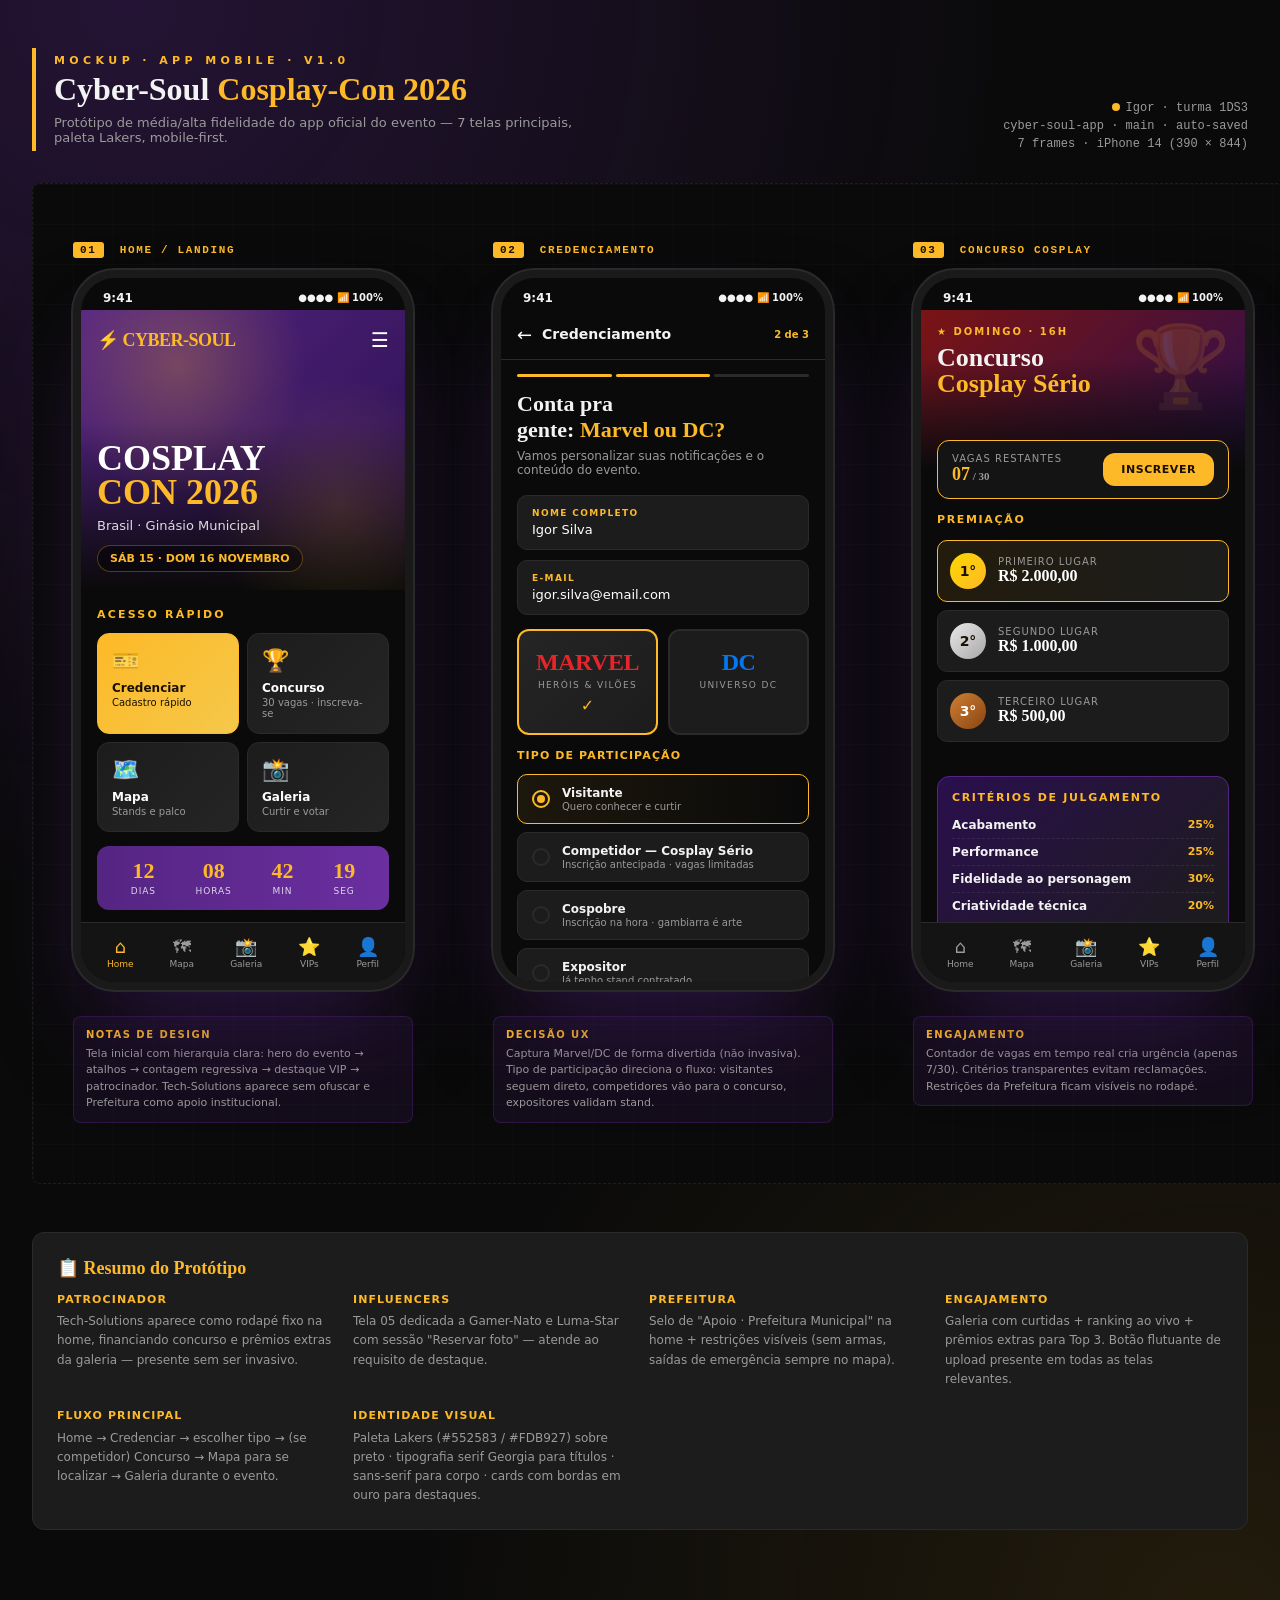
==== index.html @ 15d7e430 "Add files via upload" ====
<!DOCTYPE html>
<html lang="pt-BR">
<head>
<meta charset="UTF-8">
<title>Mockup — App Cyber-Soul · Cosplay-Con Brasil 2026</title>
<style>
  :root{
    --roxo:#552583;
    --roxo-2:#6b2fa0;
    --roxo-d:#2a0f4d;
    --ouro:#FDB927;
    --ouro-2:#f5c84a;
    --preto:#0a0a0a;
    --preto-2:#141414;
    --cinza:#1c1c1c;
    --cinza-2:#252525;
    --linha:#2a2a2a;
    --texto:#f3f3f3;
    --suave:#9a9a9a;
    --suave-2:#666;
  }
  *{box-sizing:border-box;margin:0;padding:0}
  html,body{
    background:
      radial-gradient(circle at 10% 0%, rgba(85,37,131,.35), transparent 45%),
      radial-gradient(circle at 95% 100%, rgba(253,185,39,.10), transparent 40%),
      var(--preto);
    color:var(--texto);
    font-family: "Helvetica Neue", "Segoe UI", system-ui, sans-serif;
    min-height:100vh;
  }

  /* ============ FIGMA WORKSPACE ============ */
  .workspace{
    padding:48px 32px 96px;
    overflow-x:auto;
  }

  .top-bar{
    max-width:1400px;
    margin:0 auto 32px;
    display:flex;
    align-items:flex-end;
    justify-content:space-between;
    gap:24px;
    flex-wrap:wrap;
  }
  .brand{
    border-left:4px solid var(--ouro);
    padding:6px 0 6px 18px;
  }
  .brand .tag{
    color:var(--ouro);
    font-size:11px;
    letter-spacing:.4em;
    text-transform:uppercase;
    font-weight:800;
  }
  .brand h1{
    font-family: Georgia, "Times New Roman", serif;
    font-size: 32px;
    line-height:1.05;
    margin-top:6px;
  }
  .brand h1 span{color:var(--ouro)}
  .brand p{color:var(--suave);font-size:13px;margin-top:8px;max-width:520px}

  .file-info{
    color:var(--suave);
    font-size:12px;
    text-align:right;
    font-family: "SF Mono", "Consolas", monospace;
  }
  .file-info .dot{display:inline-block;width:8px;height:8px;border-radius:50%;background:var(--ouro);margin-right:6px;animation:pulse 2s infinite}
  @keyframes pulse{50%{opacity:.4}}

  /* canvas estilo Figma */
  .canvas{
    display:flex;
    gap:80px;
    padding:60px 40px;
    width:max-content;
    margin:0 auto;
    background:
      linear-gradient(rgba(255,255,255,.015) 1px, transparent 1px) 0 0/40px 40px,
      linear-gradient(90deg, rgba(255,255,255,.015) 1px, transparent 1px) 0 0/40px 40px,
      var(--preto);
    border:1px dashed #1f1f1f;
    border-radius:8px;
  }

  .frame{
    display:flex;
    flex-direction:column;
    align-items:center;
    gap:14px;
  }
  .frame-label{
    color:var(--ouro);
    font-size:11px;
    font-family: "SF Mono", monospace;
    letter-spacing:.15em;
    text-transform:uppercase;
    font-weight:700;
    align-self:flex-start;
  }
  .frame-label .num{
    background:var(--ouro);
    color:#1a1000;
    padding:2px 7px;
    border-radius:3px;
    margin-right:8px;
    font-weight:900;
  }

  /* ============ MOBILE PHONE ============ */
  .phone{
    width:340px;
    height:720px;
    background:var(--preto);
    border:8px solid #1a1a1a;
    border-radius:42px;
    box-shadow:
      0 0 0 2px #2a2a2a,
      0 50px 100px -30px rgba(85,37,131,.55),
      0 30px 60px -30px rgba(0,0,0,.8);
    overflow:hidden;
    position:relative;
    display:flex;
    flex-direction:column;
  }
  .notch{
    position:absolute;
    top:0;left:50%;
    transform:translateX(-50%);
    width:120px;height:24px;
    background:#0a0a0a;
    border-radius:0 0 16px 16px;
    z-index:10;
  }
  .status{
    height:32px;
    padding:8px 22px 0;
    display:flex;
    justify-content:space-between;
    align-items:center;
    font-size:12px;
    font-weight:700;
    color:var(--texto);
    flex-shrink:0;
  }
  .status .icons{display:flex;gap:4px;font-size:10px}

  .scrn{
    flex:1;
    overflow-y:auto;
    overflow-x:hidden;
    padding-bottom:8px;
  }
  .scrn::-webkit-scrollbar{display:none}

  /* ============ TELA 01 — HOME ============ */
  .hero{
    height:280px;
    background:
      linear-gradient(180deg, transparent 40%, var(--preto) 100%),
      linear-gradient(135deg, var(--roxo) 0%, var(--roxo-d) 100%);
    position:relative;
    padding:18px 16px;
    overflow:hidden;
  }
  .hero::before{
    content:"";
    position:absolute;
    inset:0;
    background:
      radial-gradient(circle at 30% 20%, rgba(253,185,39,.25), transparent 40%),
      radial-gradient(circle at 80% 70%, rgba(253,185,39,.15), transparent 40%);
  }
  .hero-content{position:relative;z-index:2;height:100%;display:flex;flex-direction:column;justify-content:space-between}
  .hero .top{display:flex;justify-content:space-between;align-items:center}
  .logo-mini{
    font-family:Georgia,serif;
    font-weight:900;
    font-size:18px;
    color:var(--ouro);
    letter-spacing:-.5px;
  }
  .logo-mini::before{content:"⚡";margin-right:4px}
  .menu-ic{color:#fff;font-size:20px;cursor:pointer}
  .hero-title{
    font-family:Georgia,serif;
    font-size:36px;
    line-height:.95;
    font-weight:900;
    color:#fff;
    margin-top:24px;
  }
  .hero-title span{color:var(--ouro);display:block}
  .hero-sub{color:rgba(255,255,255,.85);font-size:13px;margin-top:8px}
  .hero-date{
    display:inline-flex;
    background:rgba(0,0,0,.4);
    backdrop-filter:blur(10px);
    padding:6px 12px;
    border-radius:20px;
    font-size:11px;
    color:var(--ouro);
    border:1px solid rgba(253,185,39,.3);
    margin-top:12px;
    width:fit-content;
    font-weight:700;
  }

  .section{padding:18px 16px}
  .sec-title{
    font-size:11px;
    letter-spacing:.2em;
    text-transform:uppercase;
    color:var(--ouro);
    font-weight:800;
    margin-bottom:12px;
    display:flex;
    justify-content:space-between;
    align-items:center;
  }
  .sec-title .ver{color:var(--suave);font-size:10px;letter-spacing:.05em;text-transform:none;font-weight:600}

  .quick-grid{
    display:grid;
    grid-template-columns:1fr 1fr;
    gap:8px;
  }
  .quick-card{
    background:linear-gradient(135deg, var(--cinza) 0%, var(--cinza-2) 100%);
    border:1px solid var(--linha);
    border-radius:12px;
    padding:14px;
    cursor:pointer;
    transition:.2s;
  }
  .quick-card:hover{border-color:var(--ouro)}
  .quick-card .ic{font-size:22px;margin-bottom:8px}
  .quick-card .ttl{font-size:12px;font-weight:700;color:#fff}
  .quick-card .des{font-size:10px;color:var(--suave);margin-top:2px}
  .quick-card.gold{background:linear-gradient(135deg, var(--ouro) 0%, var(--ouro-2) 100%);border-color:var(--ouro)}
  .quick-card.gold .ttl,.quick-card.gold .des{color:#1a1000}

  .countdown{
    background:linear-gradient(90deg, var(--roxo) 0%, var(--roxo-2) 100%);
    border-radius:12px;
    padding:14px;
    display:flex;
    justify-content:space-around;
    margin-top:14px;
  }
  .cd-item{text-align:center}
  .cd-num{font-size:22px;font-weight:900;color:var(--ouro);font-family:Georgia,serif;line-height:1}
  .cd-lbl{font-size:9px;color:#fff;letter-spacing:.1em;text-transform:uppercase;margin-top:4px;opacity:.8}

  .vip-banner{
    background:linear-gradient(135deg, var(--preto-2) 0%, var(--cinza) 100%);
    border:1px solid var(--ouro);
    border-radius:12px;
    padding:14px;
    margin-top:14px;
    display:flex;
    align-items:center;
    gap:12px;
    position:relative;
    overflow:hidden;
  }
  .vip-banner::before{
    content:"VIP";
    position:absolute;
    top:6px;right:8px;
    font-size:9px;
    font-weight:900;
    color:var(--ouro);
    letter-spacing:.2em;
  }
  .vip-avs{display:flex}
  .vip-av{
    width:42px;height:42px;
    border-radius:50%;
    border:2px solid var(--ouro);
    background:linear-gradient(135deg, var(--roxo), var(--roxo-d));
    display:flex;align-items:center;justify-content:center;
    font-weight:900;font-size:14px;color:#fff;
  }
  .vip-av:nth-child(2){margin-left:-14px;background:linear-gradient(135deg, #c43a3a, #7a1414)}
  .vip-info .nm{font-size:12px;font-weight:700}
  .vip-info .lb{font-size:10px;color:var(--suave);margin-top:2px}

  .sponsor-bar{
    margin:18px 16px 8px;
    padding:14px;
    background:var(--cinza);
    border:1px solid var(--linha);
    border-radius:10px;
    text-align:center;
  }
  .sponsor-bar .lb{font-size:9px;color:var(--suave);letter-spacing:.2em;text-transform:uppercase}
  .sponsor-bar .nm{font-size:14px;font-weight:900;color:var(--ouro);margin-top:4px;letter-spacing:.05em}
  .sponsor-bar .nm::after{content:" ⚡";color:#fff}
  .gov-bar{
    margin:8px 16px 16px;
    padding:8px;
    text-align:center;
    border-top:1px dashed var(--linha);
    color:var(--suave-2);
    font-size:9px;
    letter-spacing:.15em;
    text-transform:uppercase;
  }

  .tab-bar{
    height:60px;
    background:var(--preto-2);
    border-top:1px solid var(--linha);
    display:flex;
    justify-content:space-around;
    align-items:center;
    padding:0 8px;
    flex-shrink:0;
  }
  .tb{display:flex;flex-direction:column;align-items:center;gap:2px;color:var(--suave);font-size:9px;cursor:pointer}
  .tb .i{font-size:18px}
  .tb.active{color:var(--ouro)}

  /* ============ TELA 02 — CREDENCIAMENTO ============ */
  .header-back{
    padding:14px 16px;
    display:flex;
    align-items:center;
    gap:10px;
    border-bottom:1px solid var(--linha);
  }
  .back-ic{font-size:18px;color:#fff;cursor:pointer}
  .header-back .ttl{font-size:14px;font-weight:700}
  .header-back .step{margin-left:auto;font-size:10px;color:var(--ouro);font-weight:700}

  .progress{
    display:flex;
    gap:4px;
    padding:0 16px;
    margin:14px 0;
  }
  .pg{height:3px;flex:1;background:var(--linha);border-radius:2px}
  .pg.active{background:var(--ouro)}

  .form-area{padding:0 16px}
  .form-h{font-family:Georgia,serif;font-size:22px;font-weight:900;line-height:1.2;margin-bottom:6px}
  .form-h span{color:var(--ouro)}
  .form-sub{font-size:12px;color:var(--suave);margin-bottom:18px}

  .input{
    background:var(--cinza);
    border:1px solid var(--linha);
    border-radius:10px;
    padding:12px 14px;
    margin-bottom:10px;
  }
  .input .lb{font-size:9px;color:var(--ouro);letter-spacing:.15em;text-transform:uppercase;font-weight:700}
  .input .vl{font-size:13px;color:#fff;margin-top:4px}
  .input .vl.placeholder{color:var(--suave-2)}

  .marvel-dc{
    display:grid;
    grid-template-columns:1fr 1fr;
    gap:10px;
    margin:14px 0;
  }
  .pick{
    border:2px solid var(--linha);
    border-radius:12px;
    padding:18px 12px;
    text-align:center;
    cursor:pointer;
    background:var(--cinza);
    transition:.2s;
  }
  .pick.selected{border-color:var(--ouro);background:linear-gradient(135deg, var(--cinza-2), var(--cinza))}
  .pick.selected::after{content:"✓";color:var(--ouro);font-weight:900;display:block;margin-top:6px}
  .pick .lg{font-family:Georgia,serif;font-size:24px;font-weight:900;letter-spacing:-.02em}
  .pick.marvel .lg{color:#e62429}
  .pick.dc .lg{color:#0476f2}
  .pick .ds{font-size:9px;color:var(--suave);letter-spacing:.15em;text-transform:uppercase;margin-top:4px}

  .type-list{margin-top:12px}
  .type-row{
    background:var(--cinza);
    border:1px solid var(--linha);
    border-radius:10px;
    padding:11px 14px;
    margin-bottom:8px;
    display:flex;align-items:center;gap:12px;
    cursor:pointer;
  }
  .type-row.active{border-color:var(--ouro);background:linear-gradient(90deg, rgba(253,185,39,.08), transparent)}
  .type-row .rd{
    width:18px;height:18px;border-radius:50%;
    border:2px solid var(--linha);
    flex-shrink:0;
    position:relative;
  }
  .type-row.active .rd{border-color:var(--ouro)}
  .type-row.active .rd::after{
    content:"";position:absolute;inset:3px;
    background:var(--ouro);border-radius:50%;
  }
  .type-row .nm{font-size:12px;font-weight:700}
  .type-row .ds{font-size:10px;color:var(--suave);margin-top:1px}

  .cta{
    background:var(--ouro);
    color:#1a1000;
    padding:14px;
    border-radius:12px;
    text-align:center;
    font-weight:900;
    font-size:13px;
    letter-spacing:.05em;
    margin:18px 16px 12px;
    cursor:pointer;
  }
  .cta-hint{font-size:10px;color:var(--suave);text-align:center;padding:0 16px}

  /* ============ TELA 03 — CONCURSO ============ */
  .banner-concurso{
    height:160px;
    background:
      linear-gradient(180deg, transparent 30%, var(--preto) 100%),
      linear-gradient(135deg, #7a1414, var(--roxo-d));
    position:relative;
    padding:16px;
    overflow:hidden;
  }
  .banner-concurso::after{
    content:"🏆";
    position:absolute;
    top:10px;right:14px;
    font-size:80px;
    opacity:.15;
  }
  .banner-concurso .lb{font-size:10px;color:var(--ouro);letter-spacing:.2em;font-weight:800;text-transform:uppercase}
  .banner-concurso .h{font-family:Georgia,serif;font-size:26px;font-weight:900;line-height:1;margin-top:8px}
  .banner-concurso .h span{color:var(--ouro)}

  .vagas-bar{
    margin:-30px 16px 0;
    background:var(--preto-2);
    border:1px solid var(--ouro);
    border-radius:12px;
    padding:12px 14px;
    display:flex;
    justify-content:space-between;
    align-items:center;
    position:relative;
    z-index:2;
  }
  .vagas-bar .l{font-size:10px;color:var(--suave);letter-spacing:.1em;text-transform:uppercase}
  .vagas-bar .v{font-size:18px;font-weight:900;color:var(--ouro);font-family:Georgia,serif}
  .vagas-bar .v small{font-size:11px;color:var(--suave);font-weight:600}

  .premio-list{padding:14px 16px}
  .pr-row{
    display:flex;
    align-items:center;
    gap:12px;
    padding:12px;
    background:var(--cinza);
    border:1px solid var(--linha);
    border-radius:10px;
    margin-bottom:8px;
  }
  .pr-row.first{border-color:var(--ouro);background:linear-gradient(90deg, rgba(253,185,39,.1), var(--cinza))}
  .pr-medal{
    width:36px;height:36px;border-radius:50%;
    display:flex;align-items:center;justify-content:center;
    font-weight:900;font-size:14px;color:#1a1000;flex-shrink:0;
  }
  .pr-medal.g{background:linear-gradient(135deg,#FFD700,#FDB927)}
  .pr-medal.s{background:linear-gradient(135deg,#E8E8E8,#A8A8A8)}
  .pr-medal.b{background:linear-gradient(135deg,#CD7F32,#8B4513);color:#fff}
  .pr-info{flex:1}
  .pr-info .pos{font-size:10px;color:var(--suave);letter-spacing:.1em;text-transform:uppercase}
  .pr-info .vl{font-size:16px;font-weight:900;color:#fff;font-family:Georgia,serif}

  .crit-box{
    margin:12px 16px;
    padding:14px;
    background:linear-gradient(135deg, var(--roxo-d), var(--cinza));
    border:1px solid var(--roxo);
    border-radius:12px;
  }
  .crit-box .h{font-size:11px;color:var(--ouro);letter-spacing:.15em;text-transform:uppercase;font-weight:800;margin-bottom:8px}
  .crit-row{display:flex;justify-content:space-between;align-items:center;padding:6px 0;border-bottom:1px dashed rgba(255,255,255,.08)}
  .crit-row:last-child{border:0}
  .crit-row .n{font-size:12px;font-weight:600}
  .crit-row .p{font-size:11px;color:var(--ouro);font-weight:700}

  /* ============ TELA 04 — MAPA ============ */
  .map-head{padding:14px 16px;border-bottom:1px solid var(--linha)}
  .map-head .h{font-family:Georgia,serif;font-size:20px;font-weight:900}
  .map-head .h span{color:var(--ouro)}
  .map-head .s{font-size:11px;color:var(--suave);margin-top:2px}

  .map-canvas{
    margin:14px 16px;
    background:var(--cinza);
    border:1px solid var(--linha);
    border-radius:14px;
    padding:14px;
    position:relative;
  }
  .map-svg{width:100%;height:auto;display:block}

  .legend-mini{
    display:grid;
    grid-template-columns:1fr 1fr;
    gap:6px;
    padding:14px 16px 0;
  }
  .lg-it{
    display:flex;align-items:center;gap:6px;
    font-size:10px;color:var(--suave);
  }
  .lg-it .sw{width:10px;height:10px;border-radius:2px}

  .filter-pills{
    display:flex;gap:6px;
    overflow-x:auto;
    padding:14px 16px;
  }
  .pill{
    padding:6px 12px;
    border-radius:16px;
    background:var(--cinza);
    border:1px solid var(--linha);
    font-size:10px;
    font-weight:700;
    white-space:nowrap;
    cursor:pointer;
  }
  .pill.active{background:var(--ouro);color:#1a1000;border-color:var(--ouro)}

  /* ============ TELA 05 — VIPs ============ */
  .vip-card{
    margin:14px 16px;
    background:linear-gradient(135deg, var(--preto-2), var(--cinza));
    border-radius:14px;
    overflow:hidden;
    border:1px solid var(--linha);
  }
  .vip-cover{
    height:120px;
    position:relative;
    overflow:hidden;
  }
  .vip-cover.g1{background:linear-gradient(135deg, var(--roxo) 0%, #1a4d8c 100%)}
  .vip-cover.g2{background:linear-gradient(135deg, #c43a3a 0%, var(--roxo-d) 100%)}
  .vip-cover::after{
    content:"";position:absolute;inset:0;
    background:radial-gradient(circle at 30% 60%, rgba(253,185,39,.3), transparent 50%);
  }
  .vip-cover .badge{
    position:absolute;top:10px;right:10px;
    background:var(--ouro);color:#1a1000;
    padding:4px 8px;border-radius:4px;
    font-size:9px;font-weight:900;letter-spacing:.15em;
  }
  .vip-body{padding:14px;position:relative}
  .vip-avatar{
    width:64px;height:64px;
    border-radius:50%;
    border:3px solid var(--preto-2);
    background:linear-gradient(135deg, var(--roxo), var(--roxo-d));
    position:absolute;top:-32px;left:14px;
    display:flex;align-items:center;justify-content:center;
    font-weight:900;font-size:22px;color:#fff;
  }
  .vip-card.cosplayer .vip-avatar{background:linear-gradient(135deg,#c43a3a,#7a1414)}
  .vip-body .nm{font-family:Georgia,serif;font-size:18px;font-weight:900;margin-top:36px}
  .vip-body .role{font-size:10px;color:var(--ouro);letter-spacing:.15em;text-transform:uppercase;font-weight:800;margin-top:2px}
  .vip-body .bio{font-size:11px;color:var(--suave);line-height:1.4;margin-top:8px}
  .vip-stats{
    display:flex;gap:12px;
    margin-top:12px;
    padding-top:12px;
    border-top:1px dashed var(--linha);
  }
  .st{flex:1;text-align:center}
  .st .n{font-size:14px;font-weight:900;color:var(--ouro);font-family:Georgia,serif}
  .st .l{font-size:9px;color:var(--suave);letter-spacing:.1em;text-transform:uppercase;margin-top:2px}

  .vip-acts{display:flex;gap:8px;margin-top:12px}
  .va{flex:1;padding:8px;text-align:center;border-radius:8px;font-size:10px;font-weight:700;cursor:pointer}
  .va.p{background:var(--ouro);color:#1a1000}
  .va.s{background:transparent;border:1px solid var(--linha);color:#fff}

  /* ============ TELA 06 — STANDS ============ */
  .search-bar{
    margin:14px 16px;
    background:var(--cinza);
    border:1px solid var(--linha);
    border-radius:10px;
    padding:10px 12px;
    display:flex;
    align-items:center;
    gap:8px;
    color:var(--suave-2);
    font-size:12px;
  }
  .search-bar::before{content:"🔍";font-size:12px}

  .stand-row{
    margin:0 16px 8px;
    background:var(--cinza);
    border:1px solid var(--linha);
    border-radius:10px;
    padding:12px;
    display:flex;
    gap:12px;
    align-items:center;
  }
  .stand-row .ic{
    width:46px;height:46px;border-radius:8px;
    background:linear-gradient(135deg, var(--roxo), var(--roxo-d));
    display:flex;align-items:center;justify-content:center;
    font-size:20px;flex-shrink:0;
  }
  .stand-row .info{flex:1}
  .stand-row .nm{font-size:13px;font-weight:700}
  .stand-row .ct{font-size:10px;color:var(--ouro);letter-spacing:.1em;text-transform:uppercase;font-weight:700;margin-top:2px}
  .stand-row .sz{font-size:10px;color:var(--suave);margin-top:1px}
  .stand-row .ar{color:var(--suave);font-size:18px}

  .stand-row.featured{border-color:var(--ouro);background:linear-gradient(90deg, rgba(253,185,39,.06), var(--cinza))}
  .stand-row.featured .ic{background:linear-gradient(135deg, var(--ouro), var(--ouro-2))}

  .cat-tabs{
    display:flex;gap:6px;
    padding:0 16px 12px;
    overflow-x:auto;
  }

  /* ============ TELA 07 — GALERIA ============ */
  .top-rank{
    margin:14px 16px;
    background:linear-gradient(135deg, var(--roxo) 0%, var(--roxo-d) 100%);
    border-radius:14px;
    padding:16px;
    position:relative;
    overflow:hidden;
  }
  .top-rank::before{
    content:"👑";font-size:60px;
    position:absolute;top:-10px;right:-10px;
    opacity:.15;
  }
  .top-rank .lb{font-size:10px;color:var(--ouro);letter-spacing:.2em;text-transform:uppercase;font-weight:800}
  .top-rank .h{font-family:Georgia,serif;font-size:22px;font-weight:900;margin-top:4px;line-height:1}
  .top-rank .s{font-size:11px;color:rgba(255,255,255,.8);margin-top:6px}

  .photo-grid{
    display:grid;
    grid-template-columns:1fr 1fr;
    gap:8px;
    padding:14px 16px;
  }
  .ph{
    aspect-ratio:1;
    background:linear-gradient(135deg, var(--roxo-d), var(--cinza));
    border-radius:10px;
    position:relative;
    overflow:hidden;
    cursor:pointer;
  }
  .ph::after{
    content:"";position:absolute;inset:0;
    background:radial-gradient(circle at 30% 30%, rgba(253,185,39,.15), transparent 60%);
  }
  .ph .rk{
    position:absolute;top:6px;left:6px;
    background:var(--ouro);color:#1a1000;
    width:20px;height:20px;border-radius:50%;
    display:flex;align-items:center;justify-content:center;
    font-size:10px;font-weight:900;
    z-index:2;
  }
  .ph .ov{
    position:absolute;bottom:0;left:0;right:0;
    background:linear-gradient(transparent, rgba(0,0,0,.85));
    padding:24px 8px 6px;
    z-index:2;
  }
  .ph .nm{font-size:10px;font-weight:700;color:#fff}
  .ph .lk{font-size:9px;color:var(--ouro);margin-top:2px;font-weight:700}
  .ph .lk::before{content:"♥ ";color:#e62429}

  .ph.p1{background:linear-gradient(135deg,#7a1414,#c43a3a)}
  .ph.p2{background:linear-gradient(135deg,#1a4d8c,#0476f2)}
  .ph.p3{background:linear-gradient(135deg,#2d5016,#5a8c3a)}
  .ph.p4{background:linear-gradient(135deg,#4a1a5c,var(--roxo))}

  .upload-fab{
    position:absolute;
    bottom:74px;right:14px;
    width:48px;height:48px;
    border-radius:50%;
    background:linear-gradient(135deg, var(--ouro), var(--ouro-2));
    color:#1a1000;
    display:flex;align-items:center;justify-content:center;
    font-size:22px;font-weight:900;
    box-shadow:0 8px 20px rgba(253,185,39,.4);
    z-index:5;
    cursor:pointer;
  }

  /* ============ ANNOTATIONS ============ */
  .annotation{
    margin-top:12px;
    background:rgba(85,37,131,.15);
    border:1px solid rgba(85,37,131,.4);
    border-radius:8px;
    padding:10px 12px;
    width:340px;
    font-size:11px;
    color:var(--suave);
    line-height:1.5;
  }
  .annotation strong{color:var(--ouro);display:block;font-size:10px;letter-spacing:.15em;text-transform:uppercase;margin-bottom:4px}

  /* ============ FOOTER LEGEND ============ */
  .meta-footer{
    max-width:1400px;
    margin:48px auto 0;
    padding:24px;
    background:var(--cinza);
    border:1px solid var(--linha);
    border-radius:12px;
  }
  .meta-footer h3{
    font-family:Georgia,serif;
    color:var(--ouro);
    font-size:18px;
    margin-bottom:12px;
  }
  .meta-grid{
    display:grid;
    grid-template-columns:repeat(auto-fit, minmax(220px, 1fr));
    gap:18px;
  }
  .meta-grid .it{font-size:12px;color:var(--suave);line-height:1.6}
  .meta-grid .it strong{color:#fff;display:block;font-size:11px;letter-spacing:.1em;text-transform:uppercase;margin-bottom:4px;color:var(--ouro)}
</style>
</head>
<body>

<div class="workspace">
  <div class="top-bar">
    <div class="brand">
      <div class="tag">Mockup · App Mobile · v1.0</div>
      <h1>Cyber-Soul <span>Cosplay-Con 2026</span></h1>
      <p>Protótipo de média/alta fidelidade do app oficial do evento — 7 telas principais, paleta Lakers, mobile-first.</p>
    </div>
    <div class="file-info">
      <div><span class="dot"></span>Igor · turma 1DS3</div>
      <div style="margin-top:4px">cyber-soul-app · main · auto-saved</div>
      <div style="margin-top:4px">7 frames · iPhone 14 (390 × 844)</div>
    </div>
  </div>

  <div class="canvas">

    <!-- ============================== TELA 01 — HOME ============================== -->
    <div class="frame">
      <div class="frame-label"><span class="num">01</span> Home / Landing</div>
      <div class="phone">
        <div class="notch"></div>
        <div class="status">
          <span>9:41</span>
          <span class="icons">●●●● 📶 100%</span>
        </div>
        <div class="scrn">
          <div class="hero">
            <div class="hero-content">
              <div class="top">
                <div class="logo-mini">CYBER-SOUL</div>
                <div class="menu-ic">☰</div>
              </div>
              <div>
                <div class="hero-title">COSPLAY<span>CON 2026</span></div>
                <div class="hero-sub">Brasil · Ginásio Municipal</div>
                <div class="hero-date">SÁB 15 · DOM 16 NOVEMBRO</div>
              </div>
            </div>
          </div>

          <div class="section">
            <div class="sec-title">Acesso rápido</div>
            <div class="quick-grid">
              <div class="quick-card gold">
                <div class="ic">🎫</div>
                <div class="ttl">Credenciar</div>
                <div class="des">Cadastro rápido</div>
              </div>
              <div class="quick-card">
                <div class="ic">🏆</div>
                <div class="ttl">Concurso</div>
                <div class="des">30 vagas · inscreva-se</div>
              </div>
              <div class="quick-card">
                <div class="ic">🗺️</div>
                <div class="ttl">Mapa</div>
                <div class="des">Stands e palco</div>
              </div>
              <div class="quick-card">
                <div class="ic">📸</div>
                <div class="ttl">Galeria</div>
                <div class="des">Curtir e votar</div>
              </div>
            </div>

            <div class="countdown">
              <div class="cd-item"><div class="cd-num">12</div><div class="cd-lbl">Dias</div></div>
              <div class="cd-item"><div class="cd-num">08</div><div class="cd-lbl">Horas</div></div>
              <div class="cd-item"><div class="cd-num">42</div><div class="cd-lbl">Min</div></div>
              <div class="cd-item"><div class="cd-num">19</div><div class="cd-lbl">Seg</div></div>
            </div>

            <div class="vip-banner">
              <div class="vip-avs">
                <div class="vip-av">GN</div>
                <div class="vip-av">LS</div>
              </div>
              <div class="vip-info">
                <div class="nm">Gamer-Nato &amp; Luma-Star</div>
                <div class="lb">Confirmados · sessões de fotos</div>
              </div>
            </div>
          </div>

          <div class="sponsor-bar">
            <div class="lb">Patrocínio</div>
            <div class="nm">TECH-SOLUTIONS</div>
          </div>
          <div class="gov-bar">Apoio · Prefeitura Municipal</div>
        </div>

        <div class="tab-bar">
          <div class="tb active"><div class="i">⌂</div>Home</div>
          <div class="tb"><div class="i">🗺</div>Mapa</div>
          <div class="tb"><div class="i">📸</div>Galeria</div>
          <div class="tb"><div class="i">⭐</div>VIPs</div>
          <div class="tb"><div class="i">👤</div>Perfil</div>
        </div>
      </div>
      <div class="annotation">
        <strong>Notas de design</strong>
        Tela inicial com hierarquia clara: hero do evento → atalhos → contagem regressiva → destaque VIP → patrocinador. Tech-Solutions aparece sem ofuscar e Prefeitura como apoio institucional.
      </div>
    </div>

    <!-- ============================== TELA 02 — CREDENCIAMENTO ============================== -->
    <div class="frame">
      <div class="frame-label"><span class="num">02</span> Credenciamento</div>
      <div class="phone">
        <div class="notch"></div>
        <div class="status">
          <span>9:41</span>
          <span class="icons">●●●● 📶 100%</span>
        </div>
        <div class="scrn">
          <div class="header-back">
            <div class="back-ic">←</div>
            <div class="ttl">Credenciamento</div>
            <div class="step">2 de 3</div>
          </div>
          <div class="progress">
            <div class="pg active"></div>
            <div class="pg active"></div>
            <div class="pg"></div>
          </div>

          <div class="form-area">
            <div class="form-h">Conta pra<br>gente: <span>Marvel ou DC?</span></div>
            <div class="form-sub">Vamos personalizar suas notificações e o conteúdo do evento.</div>

            <div class="input">
              <div class="lb">Nome completo</div>
              <div class="vl">Igor Silva</div>
            </div>
            <div class="input">
              <div class="lb">E-mail</div>
              <div class="vl">igor.silva@email.com</div>
            </div>

            <div class="marvel-dc">
              <div class="pick marvel selected">
                <div class="lg">MARVEL</div>
                <div class="ds">Heróis &amp; Vilões</div>
              </div>
              <div class="pick dc">
                <div class="lg">DC</div>
                <div class="ds">Universo DC</div>
              </div>
            </div>

            <div style="font-size:11px;color:var(--ouro);font-weight:700;letter-spacing:.1em;text-transform:uppercase;margin:14px 0 8px">Tipo de participação</div>
            <div class="type-list">
              <div class="type-row active">
                <div class="rd"></div>
                <div>
                  <div class="nm">Visitante</div>
                  <div class="ds">Quero conhecer e curtir</div>
                </div>
              </div>
              <div class="type-row">
                <div class="rd"></div>
                <div>
                  <div class="nm">Competidor — Cosplay Sério</div>
                  <div class="ds">Inscrição antecipada · vagas limitadas</div>
                </div>
              </div>
              <div class="type-row">
                <div class="rd"></div>
                <div>
                  <div class="nm">Cospobre</div>
                  <div class="ds">Inscrição na hora · gambiarra é arte</div>
                </div>
              </div>
              <div class="type-row">
                <div class="rd"></div>
                <div>
                  <div class="nm">Expositor</div>
                  <div class="ds">Já tenho stand contratado</div>
                </div>
              </div>
            </div>
          </div>

          <div class="cta">CONTINUAR →</div>
          <div class="cta-hint">Ao continuar você aceita receber<br>newsletter Tech-Solutions ✦</div>
        </div>
      </div>
      <div class="annotation">
        <strong>Decisão UX</strong>
        Captura Marvel/DC de forma divertida (não invasiva). Tipo de participação direciona o fluxo: visitantes seguem direto, competidores vão para o concurso, expositores validam stand.
      </div>
    </div>

    <!-- ============================== TELA 03 — CONCURSO ============================== -->
    <div class="frame">
      <div class="frame-label"><span class="num">03</span> Concurso Cosplay</div>
      <div class="phone">
        <div class="notch"></div>
        <div class="status">
          <span>9:41</span>
          <span class="icons">●●●● 📶 100%</span>
        </div>
        <div class="scrn">
          <div class="banner-concurso">
            <div class="lb">★ Domingo · 16h</div>
            <div class="h">Concurso<br><span>Cosplay Sério</span></div>
          </div>

          <div class="vagas-bar">
            <div>
              <div class="l">Vagas restantes</div>
              <div class="v">07<small> / 30</small></div>
            </div>
            <div class="cta" style="margin:0;padding:10px 18px;font-size:11px">INSCREVER</div>
          </div>

          <div style="padding:14px 16px 0;font-size:11px;color:var(--ouro);font-weight:700;letter-spacing:.15em;text-transform:uppercase">Premiação</div>
          <div class="premio-list">
            <div class="pr-row first">
              <div class="pr-medal g">1°</div>
              <div class="pr-info">
                <div class="pos">Primeiro lugar</div>
                <div class="vl">R$ 2.000,00</div>
              </div>
            </div>
            <div class="pr-row">
              <div class="pr-medal s">2°</div>
              <div class="pr-info">
                <div class="pos">Segundo lugar</div>
                <div class="vl">R$ 1.000,00</div>
              </div>
            </div>
            <div class="pr-row">
              <div class="pr-medal b">3°</div>
              <div class="pr-info">
                <div class="pos">Terceiro lugar</div>
                <div class="vl">R$ 500,00</div>
              </div>
            </div>
          </div>

          <div class="crit-box">
            <div class="h">Critérios de julgamento</div>
            <div class="crit-row"><div class="n">Acabamento</div><div class="p">25%</div></div>
            <div class="crit-row"><div class="n">Performance</div><div class="p">25%</div></div>
            <div class="crit-row"><div class="n">Fidelidade ao personagem</div><div class="p">30%</div></div>
            <div class="crit-row"><div class="n">Criatividade técnica</div><div class="p">20%</div></div>
          </div>

          <div style="padding:12px 16px;font-size:10px;color:var(--suave);text-align:center;line-height:1.5">
            Premiação financiada por <strong style="color:var(--ouro)">Tech-Solutions</strong><br>
            <em style="font-size:9px">⚠ Sem armas de metal · sem saltos que risquem a quadra</em>
          </div>
        </div>

        <div class="tab-bar">
          <div class="tb"><div class="i">⌂</div>Home</div>
          <div class="tb"><div class="i">🗺</div>Mapa</div>
          <div class="tb"><div class="i">📸</div>Galeria</div>
          <div class="tb"><div class="i">⭐</div>VIPs</div>
          <div class="tb"><div class="i">👤</div>Perfil</div>
        </div>
      </div>
      <div class="annotation">
        <strong>Engajamento</strong>
        Contador de vagas em tempo real cria urgência (apenas 7/30). Critérios transparentes evitam reclamações. Restrições da Prefeitura ficam visíveis no rodapé.
      </div>
    </div>

    <!-- ============================== TELA 04 — MAPA ============================== -->
    <div class="frame">
      <div class="frame-label"><span class="num">04</span> Mapa do Ginásio</div>
      <div class="phone">
        <div class="notch"></div>
        <div class="status">
          <span>9:41</span>
          <span class="icons">●●●● 📶 100%</span>
        </div>
        <div class="scrn">
          <div class="map-head">
            <div class="h">Mapa <span>interativo</span></div>
            <div class="s">Toque em qualquer ponto para ver detalhes</div>
          </div>

          <div class="filter-pills">
            <div class="pill active">Todos</div>
            <div class="pill">Stands</div>
            <div class="pill">Palco</div>
            <div class="pill">VIP</div>
            <div class="pill">Banheiros</div>
            <div class="pill">Saídas</div>
          </div>

          <div class="map-canvas">
            <svg class="map-svg" viewBox="0 0 280 380" xmlns="http://www.w3.org/2000/svg">
              <!-- contorno do ginásio -->
              <rect x="10" y="10" width="260" height="360" fill="#0f0f0f" stroke="#FDB927" stroke-width="2" rx="4"/>

              <!-- palco -->
              <rect x="90" y="20" width="100" height="40" fill="#552583" stroke="#FDB927" stroke-width="1"/>
              <text x="140" y="44" fill="#FDB927" font-size="9" font-weight="900" text-anchor="middle">PALCO</text>

              <!-- VIP Lounge -->
              <rect x="200" y="20" width="60" height="40" fill="#3d1d0a" stroke="#FDB927" stroke-width="1" stroke-dasharray="3,2"/>
              <text x="230" y="38" fill="#FDB927" font-size="7" font-weight="700" text-anchor="middle">VIP</text>
              <text x="230" y="50" fill="#FDB927" font-size="6" text-anchor="middle">LOUNGE</text>

              <!-- saídas emergência -->
              <rect x="10" y="100" width="14" height="30" fill="#7a1414" stroke="#c43a3a"/>
              <text x="17" y="118" fill="#fff" font-size="6" text-anchor="middle" transform="rotate(-90 17 118)">SAÍDA</text>
              <rect x="256" y="100" width="14" height="30" fill="#7a1414" stroke="#c43a3a"/>
              <text x="263" y="118" fill="#fff" font-size="6" text-anchor="middle" transform="rotate(90 263 118)">SAÍDA</text>

              <!-- stands centro -->
              <g>
                <rect x="40" y="100" width="40" height="40" fill="#1f3a5c" stroke="#3a6fb0"/>
                <text x="60" y="123" fill="#fff" font-size="7" text-anchor="middle">Shonen</text>
                <text x="60" y="132" fill="#9a9a9a" font-size="5" text-anchor="middle">3×3m</text>

                <rect x="90" y="100" width="40" height="40" fill="#1f3a5c" stroke="#3a6fb0"/>
                <text x="110" y="123" fill="#fff" font-size="7" text-anchor="middle">Salem</text>
                <text x="110" y="132" fill="#9a9a9a" font-size="5" text-anchor="middle">3×3m</text>

                <rect x="140" y="100" width="40" height="40" fill="#1f3a5c" stroke="#3a6fb0"/>
                <text x="160" y="123" fill="#fff" font-size="7" text-anchor="middle">Mangá+</text>
                <text x="160" y="132" fill="#9a9a9a" font-size="5" text-anchor="middle">3×3m</text>

                <rect x="190" y="100" width="40" height="40" fill="#552583" stroke="#FDB927"/>
                <text x="210" y="120" fill="#FDB927" font-size="7" font-weight="700" text-anchor="middle">Forge-3D</text>
                <text x="210" y="132" fill="#FDB927" font-size="5" text-anchor="middle">5×5m ⚡</text>
              </g>

              <g>
                <rect x="40" y="160" width="40" height="40" fill="#5c1f1f" stroke="#a02828"/>
                <text x="60" y="183" fill="#fff" font-size="7" text-anchor="middle">Akatsuki</text>
                <text x="60" y="192" fill="#9a9a9a" font-size="5" text-anchor="middle">3×3m</text>

                <rect x="90" y="160" width="40" height="40" fill="#5c1f1f" stroke="#a02828"/>
                <text x="110" y="180" fill="#fff" font-size="7" text-anchor="middle">Dead</text>
                <text x="110" y="190" fill="#fff" font-size="7" text-anchor="middle">Fênix</text>

                <rect x="140" y="160" width="40" height="40" fill="#2d5016" stroke="#5a8c3a"/>
                <text x="160" y="183" fill="#fff" font-size="7" text-anchor="middle">Mundo</text>
                <text x="160" y="192" fill="#fff" font-size="7" text-anchor="middle">Kawaii</text>
              </g>

              <!-- ponto de energia -->
              <circle cx="220" cy="170" r="6" fill="#FDB927"/>
              <text x="220" y="173" fill="#1a1000" font-size="7" font-weight="900" text-anchor="middle">P</text>

              <!-- coluna -->
              <rect x="80" y="220" width="14" height="14" fill="#252525" stroke="#9a9a9a" stroke-dasharray="2,1"/>
              <rect x="186" y="220" width="14" height="14" fill="#252525" stroke="#9a9a9a" stroke-dasharray="2,1"/>

              <!-- hospital cosplay (novo!) -->
              <rect x="40" y="250" width="50" height="30" fill="#3d1d0a" stroke="#FDB927"/>
              <text x="65" y="266" fill="#FDB927" font-size="7" font-weight="700" text-anchor="middle">Hospital</text>
              <text x="65" y="275" fill="#FDB927" font-size="6" text-anchor="middle">Cosplay 🩹</text>

              <!-- banheiros -->
              <rect x="40" y="300" width="50" height="30" fill="#1c1c1c" stroke="#666"/>
              <text x="65" y="320" fill="#fff" font-size="8" text-anchor="middle">WC ♂</text>
              <rect x="190" y="300" width="50" height="30" fill="#1c1c1c" stroke="#666"/>
              <text x="215" y="320" fill="#fff" font-size="8" text-anchor="middle">WC ♀</text>

              <!-- check-in / entrada -->
              <rect x="100" y="340" width="80" height="22" fill="#FDB927"/>
              <text x="140" y="356" fill="#1a1000" font-size="9" font-weight="900" text-anchor="middle">CHECK-IN ↑</text>

              <!-- extintores -->
              <circle cx="20" cy="50" r="5" fill="#c43a3a"/><text x="20" y="53" fill="#fff" font-size="6" font-weight="900" text-anchor="middle">X</text>
              <circle cx="260" cy="50" r="5" fill="#c43a3a"/><text x="260" y="53" fill="#fff" font-size="6" font-weight="900" text-anchor="middle">X</text>
              <circle cx="20" cy="200" r="5" fill="#c43a3a"/><text x="20" y="203" fill="#fff" font-size="6" font-weight="900" text-anchor="middle">X</text>
              <circle cx="260" cy="200" r="5" fill="#c43a3a"/><text x="260" y="203" fill="#fff" font-size="6" font-weight="900" text-anchor="middle">X</text>
            </svg>
          </div>

          <div class="legend-mini">
            <div class="lg-it"><span class="sw" style="background:#552583;border:1px solid #FDB927"></span> Palco / VIP</div>
            <div class="lg-it"><span class="sw" style="background:#1f3a5c"></span> Editoras</div>
            <div class="lg-it"><span class="sw" style="background:#5c1f1f"></span> Lojas</div>
            <div class="lg-it"><span class="sw" style="background:#7a1414"></span> Saída emergência</div>
            <div class="lg-it"><span class="sw" style="background:#FDB927;border-radius:50%"></span> Energia</div>
            <div class="lg-it"><span class="sw" style="background:#c43a3a;border-radius:50%"></span> Extintor</div>
          </div>
        </div>

        <div class="tab-bar">
          <div class="tb"><div class="i">⌂</div>Home</div>
          <div class="tb active"><div class="i">🗺</div>Mapa</div>
          <div class="tb"><div class="i">📸</div>Galeria</div>
          <div class="tb"><div class="i">⭐</div>VIPs</div>
          <div class="tb"><div class="i">👤</div>Perfil</div>
        </div>
      </div>
      <div class="annotation">
        <strong>Mapa interativo</strong>
        Áreas tocáveis com filtros por categoria. Saídas de emergência (vermelho) sempre visíveis — exigência da Prefeitura. Ponto único de check-in destacado em ouro.
      </div>
    </div>

    <!-- ============================== TELA 05 — VIPs ============================== -->
    <div class="frame">
      <div class="frame-label"><span class="num">05</span> VIPs &amp; Influencers</div>
      <div class="phone">
        <div class="notch"></div>
        <div class="status">
          <span>9:41</span>
          <span class="icons">●●●● 📶 100%</span>
        </div>
        <div class="scrn">
          <div class="map-head">
            <div class="h">Convidados <span>VIP</span></div>
            <div class="s">Sessões de fotos gratuitas no domingo</div>
          </div>

          <div class="vip-card">
            <div class="vip-cover g1">
              <div class="badge">★ VIP</div>
            </div>
            <div class="vip-body">
              <div class="vip-avatar">GN</div>
              <div class="nm">Gamer-Nato</div>
              <div class="role">Streamer · 5M seguidores</div>
              <div class="bio">Lives épicas de RPG de mesa. Vai fazer meet &amp; greet no domingo às 14h, no Lounge VIP.</div>
              <div class="vip-stats">
                <div class="st"><div class="n">5M</div><div class="l">Seguidores</div></div>
                <div class="st"><div class="n">14h</div><div class="l">Sessão</div></div>
                <div class="st"><div class="n">DOM</div><div class="l">Dia</div></div>
              </div>
              <div class="vip-acts">
                <div class="va p">Reservar foto</div>
                <div class="va s">Seguir</div>
              </div>
            </div>
          </div>

          <div class="vip-card cosplayer">
            <div class="vip-cover g2">
              <div class="badge">★ VIP</div>
            </div>
            <div class="vip-body">
              <div class="vip-avatar">LS</div>
              <div class="nm">Luma-Star</div>
              <div class="role">Maior cosplayer LoL do BR</div>
              <div class="bio">Referência absoluta em cosplay de League of Legends. Sessão de fotos no sábado, das 15h às 17h.</div>
              <div class="vip-stats">
                <div class="st"><div class="n">2.8M</div><div class="l">Seguidores</div></div>
                <div class="st"><div class="n">15h</div><div class="l">Sessão</div></div>
                <div class="st"><div class="n">SÁB</div><div class="l">Dia</div></div>
              </div>
              <div class="vip-acts">
                <div class="va p">Reservar foto</div>
                <div class="va s">Seguir</div>
              </div>
            </div>
          </div>

          <div style="padding:14px 16px;text-align:center;font-size:10px;color:var(--suave);line-height:1.5">
            Convidados VIP estão no evento <strong style="color:var(--ouro)">por parceria</strong><br>
            Lounge VIP exclusivo · sofás · frigobar
          </div>
        </div>

        <div class="tab-bar">
          <div class="tb"><div class="i">⌂</div>Home</div>
          <div class="tb"><div class="i">🗺</div>Mapa</div>
          <div class="tb"><div class="i">📸</div>Galeria</div>
          <div class="tb active"><div class="i">⭐</div>VIPs</div>
          <div class="tb"><div class="i">👤</div>Perfil</div>
        </div>
      </div>
      <div class="annotation">
        <strong>Influencers em foco</strong>
        Cards individuais com bio, stats e CTA principal "Reservar foto". Cumpre a exigência de não esquecer Gamer-Nato e Luma-Star.
      </div>
    </div>

    <!-- ============================== TELA 06 — STANDS ============================== -->
    <div class="frame">
      <div class="frame-label"><span class="num">06</span> Lista de Stands</div>
      <div class="phone">
        <div class="notch"></div>
        <div class="status">
          <span>9:41</span>
          <span class="icons">●●●● 📶 100%</span>
        </div>
        <div class="scrn">
          <div class="map-head">
            <div class="h">Stands &amp; <span>Expositores</span></div>
            <div class="s">8 expositores confirmados</div>
          </div>

          <div class="search-bar">Buscar stand ou produto...</div>

          <div class="cat-tabs">
            <div class="pill active">Todos</div>
            <div class="pill">Editoras</div>
            <div class="pill">Lojas</div>
            <div class="pill">Tech</div>
            <div class="pill">Pelúcias</div>
          </div>

          <div class="stand-row featured">
            <div class="ic">⚙️</div>
            <div class="info">
              <div class="nm">Forge-3D</div>
              <div class="ct">Impressão 3D · resina</div>
              <div class="sz">5×5m · com tomadas de alta amperagem</div>
            </div>
            <div class="ar">→</div>
          </div>

          <div class="stand-row">
            <div class="ic">📚</div>
            <div class="info">
              <div class="nm">Editora Shonen</div>
              <div class="ct">Editora · mangá</div>
              <div class="sz">3×3m</div>
            </div>
            <div class="ar">→</div>
          </div>

          <div class="stand-row">
            <div class="ic">📖</div>
            <div class="info">
              <div class="nm">Editora Salem</div>
              <div class="ct">Editora · mangá</div>
              <div class="sz">3×3m · revistas para o Cospobre</div>
            </div>
            <div class="ar">→</div>
          </div>

          <div class="stand-row">
            <div class="ic">📕</div>
            <div class="info">
              <div class="nm">Mangá-Plus</div>
              <div class="ct">Editora · mangá</div>
              <div class="sz">3×3m</div>
            </div>
            <div class="ar">→</div>
          </div>

          <div class="stand-row">
            <div class="ic">👁</div>
            <div class="info">
              <div class="nm">Loja Akatsuki</div>
              <div class="ct">Perucas · lentes</div>
              <div class="sz">3×3m</div>
            </div>
            <div class="ar">→</div>
          </div>

          <div class="stand-row">
            <div class="ic">🐦</div>
            <div class="info">
              <div class="nm">Loja Dead Fênix</div>
              <div class="ct">Perucas · lentes Sharingan</div>
              <div class="sz">3×3m</div>
            </div>
            <div class="ar">→</div>
          </div>

          <div class="stand-row">
            <div class="ic">🧸</div>
            <div class="info">
              <div class="nm">Mundo Kawaii</div>
              <div class="ct">Pelúcias · animes</div>
              <div class="sz">3×3m</div>
            </div>
            <div class="ar">→</div>
          </div>
        </div>

        <div class="tab-bar">
          <div class="tb"><div class="i">⌂</div>Home</div>
          <div class="tb"><div class="i">🗺</div>Mapa</div>
          <div class="tb"><div class="i">📸</div>Galeria</div>
          <div class="tb"><div class="i">⭐</div>VIPs</div>
          <div class="tb"><div class="i">👤</div>Perfil</div>
        </div>
      </div>
      <div class="annotation">
        <strong>Listagem completa</strong>
        Forge-3D em destaque (stand maior, único com energia especial). Filtros por categoria + busca. Tamanho do stand visível ajuda visitante a planejar.
      </div>
    </div>

    <!-- ============================== TELA 07 — GALERIA ============================== -->
    <div class="frame">
      <div class="frame-label"><span class="num">07</span> Galeria · Engajamento</div>
      <div class="phone">
        <div class="notch"></div>
        <div class="status">
          <span>9:41</span>
          <span class="icons">●●●● 📶 100%</span>
        </div>
        <div class="scrn" style="position:relative">
          <div class="map-head">
            <div class="h">Galeria <span>Pública</span></div>
            <div class="s">Curta os melhores · ranking ao vivo</div>
          </div>

          <div class="top-rank">
            <div class="lb">★ Líder do dia</div>
            <div class="h">@nina.cosplay</div>
            <div class="s">Sukuna · 1.247 curtidas · sobe ao palco para premiação extra</div>
          </div>

          <div class="cat-tabs" style="padding-top:14px">
            <div class="pill active">🔥 Top</div>
            <div class="pill">📅 Hoje</div>
            <div class="pill">🆕 Recentes</div>
            <div class="pill">Cosplay sério</div>
            <div class="pill">Cospobre</div>
          </div>

          <div class="photo-grid">
            <div class="ph p1">
              <div class="rk">1</div>
              <div class="ov">
                <div class="nm">@nina.cosplay</div>
                <div class="lk">1.247</div>
              </div>
            </div>
            <div class="ph p2">
              <div class="rk">2</div>
              <div class="ov">
                <div class="nm">@vlad_cos</div>
                <div class="lk">982</div>
              </div>
            </div>
            <div class="ph p3">
              <div class="rk">3</div>
              <div class="ov">
                <div class="nm">@kael.studio</div>
                <div class="lk">756</div>
              </div>
            </div>
            <div class="ph p4">
              <div class="rk" style="background:#666;color:#fff">4</div>
              <div class="ov">
                <div class="nm">@cospobre.bro</div>
                <div class="lk">612</div>
              </div>
            </div>
            <div class="ph p2">
              <div class="rk" style="background:#666;color:#fff">5</div>
              <div class="ov">
                <div class="nm">@maya.art</div>
                <div class="lk">534</div>
              </div>
            </div>
            <div class="ph p1">
              <div class="rk" style="background:#666;color:#fff">6</div>
              <div class="ov">
                <div class="nm">@tk.cosplay</div>
                <div class="lk">421</div>
              </div>
            </div>
          </div>

          <div style="padding:0 16px 80px;text-align:center;font-size:10px;color:var(--suave);line-height:1.5">
            Top 3 ganham <strong style="color:var(--ouro)">prêmios extras</strong><br>
            Patrocínio Tech-Solutions
          </div>

          <div class="upload-fab">+</div>
        </div>

        <div class="tab-bar">
          <div class="tb"><div class="i">⌂</div>Home</div>
          <div class="tb"><div class="i">🗺</div>Mapa</div>
          <div class="tb active"><div class="i">📸</div>Galeria</div>
          <div class="tb"><div class="i">⭐</div>VIPs</div>
          <div class="tb"><div class="i">👤</div>Perfil</div>
        </div>
      </div>
      <div class="annotation">
        <strong>Recurso de engajamento ★</strong>
        Galeria com curtidas + ranking ao vivo gera competitividade saudável e mantém o público no app o tempo todo. Botão flutuante de upload incentiva participação.
      </div>
    </div>

  </div>

  <!-- ============================== METADATA ============================== -->
  <div class="meta-footer">
    <h3>📋 Resumo do Protótipo</h3>
    <div class="meta-grid">
      <div class="it">
        <strong>Patrocinador</strong>
        Tech-Solutions aparece como rodapé fixo na home, financiando concurso e prêmios extras da galeria — presente sem ser invasivo.
      </div>
      <div class="it">
        <strong>Influencers</strong>
        Tela 05 dedicada a Gamer-Nato e Luma-Star com sessão "Reservar foto" — atende ao requisito de destaque.
      </div>
      <div class="it">
        <strong>Prefeitura</strong>
        Selo de "Apoio · Prefeitura Municipal" na home + restrições visíveis (sem armas, saídas de emergência sempre no mapa).
      </div>
      <div class="it">
        <strong>Engajamento</strong>
        Galeria com curtidas + ranking ao vivo + prêmios extras para Top 3. Botão flutuante de upload presente em todas as telas relevantes.
      </div>
      <div class="it">
        <strong>Fluxo principal</strong>
        Home → Credenciar → escolher tipo → (se competidor) Concurso → Mapa para se localizar → Galeria durante o evento.
      </div>
      <div class="it">
        <strong>Identidade visual</strong>
        Paleta Lakers (#552583 / #FDB927) sobre preto · tipografia serif Georgia para títulos · sans-serif para corpo · cards com bordas em ouro para destaques.
      </div>
    </div>
  </div>

</div>

</body>
</html>
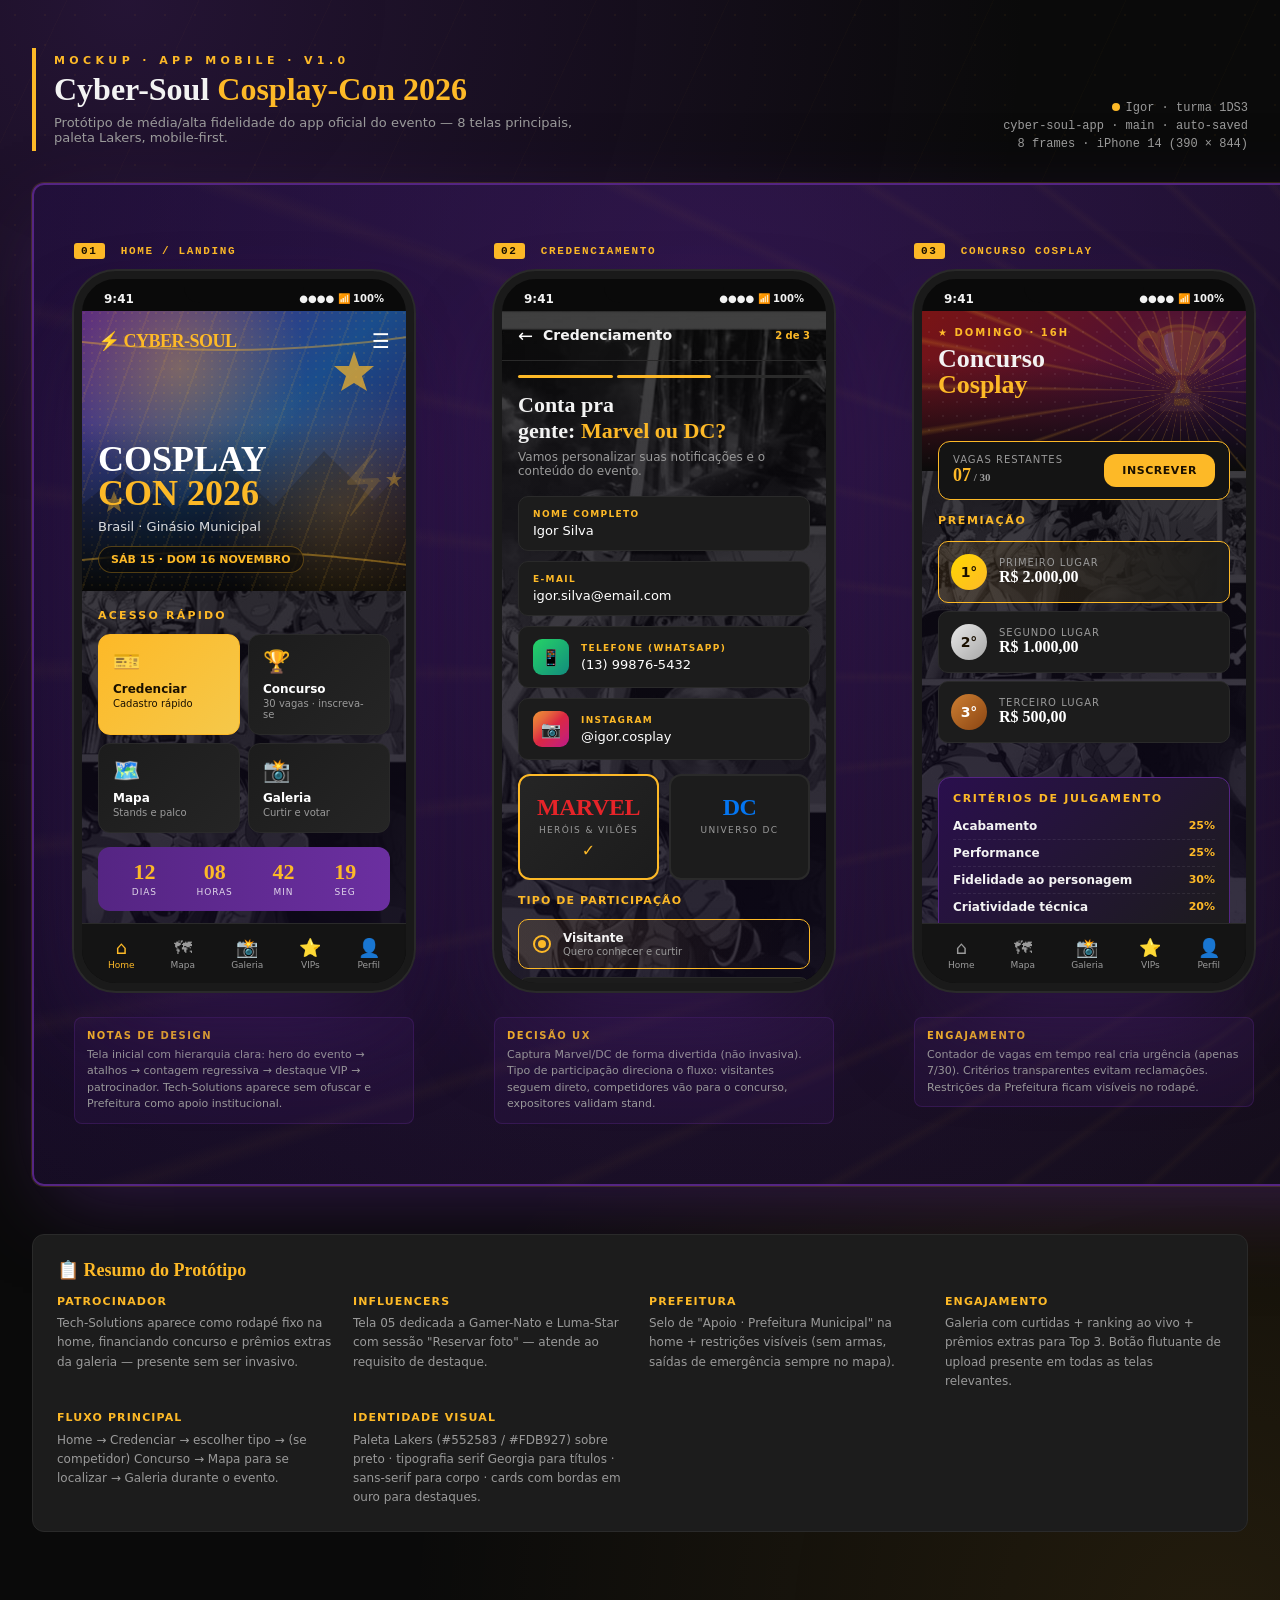
==== commit 67c2161f: "Add files via upload" ====
--- a/index.html
+++ b/index.html
@@ -28,12 +28,81 @@
     color:var(--texto);
     font-family: "Helvetica Neue", "Segoe UI", system-ui, sans-serif;
     min-height:100vh;
-  }
+    position:relative;
+    overflow-x:auto;
+  }
+
+  /* ========= ANIME OVERLAY: manga halftone global ========= */
+  body::before{
+    content:"";
+    position:fixed;
+    inset:0;
+    pointer-events:none;
+    z-index:0;
+    opacity:.05;
+    background-image:
+      radial-gradient(circle at center, var(--ouro) 1px, transparent 1.5px);
+    background-size: 30px 30px;
+  }
+
+  /* ========= speed lines diagonais flutuantes ========= */
+  body::after{
+    content:"";
+    position:fixed;
+    inset:0;
+    pointer-events:none;
+    z-index:0;
+    opacity:.04;
+    background:
+      repeating-linear-gradient(
+        115deg,
+        transparent 0,
+        transparent 60px,
+        rgba(253,185,39,.5) 60px,
+        rgba(253,185,39,.5) 61px,
+        transparent 61px,
+        transparent 120px
+      );
+  }
+
+  .workspace, .meta-footer, .top-bar { position:relative; z-index:1 }
 
   /* ============ FIGMA WORKSPACE ============ */
   .workspace{
     padding:48px 32px 96px;
     overflow-x:auto;
+    position:relative;
+  }
+
+  /* Kanji decorativos flutuantes */
+  .workspace::before{
+    content:"コスプレ";
+    position:absolute;
+    top:120px;
+    left:40px;
+    font-family: "Yu Gothic", "MS Gothic", serif;
+    font-size:140px;
+    font-weight:900;
+    color:var(--roxo);
+    opacity:.06;
+    pointer-events:none;
+    line-height:1;
+    writing-mode:vertical-rl;
+    letter-spacing:.05em;
+  }
+  .workspace::after{
+    content:"祭 2026";
+    position:absolute;
+    bottom:120px;
+    right:40px;
+    font-family: "Yu Gothic", "MS Gothic", serif;
+    font-size:120px;
+    font-weight:900;
+    color:var(--ouro);
+    opacity:.05;
+    pointer-events:none;
+    line-height:1;
+    letter-spacing:.05em;
   }
 
   .top-bar{
@@ -82,12 +151,37 @@
     width:max-content;
     margin:0 auto;
     background:
-      linear-gradient(rgba(255,255,255,.015) 1px, transparent 1px) 0 0/40px 40px,
-      linear-gradient(90deg, rgba(255,255,255,.015) 1px, transparent 1px) 0 0/40px 40px,
-      var(--preto);
-    border:1px dashed #1f1f1f;
-    border-radius:8px;
-  }
+      radial-gradient(circle at 20% 10%, rgba(85,37,131,.45), transparent 55%),
+      radial-gradient(circle at 80% 90%, rgba(253,185,39,.2), transparent 50%),
+      linear-gradient(135deg, #0f0820 0%, #0a0a0a 50%, #0d0719 100%);
+    border:2px solid var(--roxo);
+    border-radius:12px;
+    position:relative;
+    box-shadow:
+      0 0 0 1px rgba(253,185,39,.15),
+      0 30px 80px -20px rgba(85,37,131,.5);
+  }
+  /* speed lines radiais sutis */
+  .canvas::before{
+    content:"";
+    position:absolute;
+    inset:0;
+    pointer-events:none;
+    background:
+      repeating-conic-gradient(
+        from 0deg at 50% 50%,
+        transparent 0deg,
+        rgba(253,185,39,.06) 0.5deg,
+        transparent 1deg,
+        transparent 6deg
+      );
+    opacity:.5;
+    border-radius:10px;
+    z-index:1;
+  }
+  .canvas{ position:relative }
+  .canvas > .vignette{ display:none }
+  .canvas > * { position:relative; z-index:2 }
 
   .frame{
     display:flex;
@@ -156,6 +250,19 @@
     overflow-y:auto;
     overflow-x:hidden;
     padding-bottom:8px;
+    position:relative;
+    background:
+      linear-gradient(180deg, rgba(10,10,10,.78) 0%, rgba(15,8,32,.85) 100%),
+      url("[data-uri]") center/cover no-repeat;
+    background-attachment: local, local;
+  }
+  /* Wallpaper fixo dentro do celular — fica visível por trás de seções vazias */
+  .scrn::before{
+    content:"";
+    position:fixed;
+    pointer-events:none;
+    /* esse fixed é relativo ao viewport, mas como o conteúdo da scrn rola dentro dela,
+       vamos usar um pseudo-overlay que se repete em toda a tela */
   }
   .scrn::-webkit-scrollbar{display:none}
 
@@ -163,8 +270,9 @@
   .hero{
     height:280px;
     background:
+      url("data:image/svg+xml;utf8,<svg xmlns='http://www.w3.org/2000/svg' viewBox='0 0 340 280' preserveAspectRatio='xMidYMid slice'><defs><pattern id='dots' width='8' height='8' patternUnits='userSpaceOnUse'><circle cx='2' cy='2' r='1' fill='%23FDB927' opacity='0.4'/></pattern></defs><rect width='340' height='280' fill='url(%23dots)' opacity='0.3'/><g opacity='0.55'><path d='M0 200 L50 160 L100 200 L150 150 L200 195 L250 140 L300 190 L340 145 L340 280 L0 280 Z' fill='%23000' opacity='0.4'/></g><g opacity='0.7' fill='%23FDB927'><polygon points='280,40 285,55 300,55 288,65 293,80 280,72 267,80 272,65 260,55 275,55'/><polygon points='40,180 43,188 51,188 45,193 47,201 40,196 33,201 35,193 29,188 37,188' opacity='0.6'/><polygon points='320,160 322,166 328,166 323,170 325,176 320,172 315,176 317,170 312,166 318,166' opacity='0.5'/></g><g stroke='%23FDB927' stroke-width='2' fill='none' opacity='0.4'><path d='M0 30 Q170 50 340 25'/><path d='M0 250 Q170 230 340 255'/></g></svg>") center/cover,
       linear-gradient(180deg, transparent 40%, var(--preto) 100%),
-      linear-gradient(135deg, var(--roxo) 0%, var(--roxo-d) 100%);
+      linear-gradient(135deg, var(--roxo) 0%, #1a4d8c 50%, var(--roxo-d) 100%);
     position:relative;
     padding:18px 16px;
     overflow:hidden;
@@ -174,8 +282,26 @@
     position:absolute;
     inset:0;
     background:
-      radial-gradient(circle at 30% 20%, rgba(253,185,39,.25), transparent 40%),
-      radial-gradient(circle at 80% 70%, rgba(253,185,39,.15), transparent 40%);
+      repeating-linear-gradient(
+        110deg,
+        transparent 0,
+        transparent 30px,
+        rgba(253,185,39,.08) 30px,
+        rgba(253,185,39,.08) 32px
+      ),
+      radial-gradient(circle at 30% 20%, rgba(253,185,39,.35), transparent 40%),
+      radial-gradient(circle at 80% 70%, rgba(253,185,39,.2), transparent 40%);
+  }
+  .hero::after{
+    content:"⚡";
+    position:absolute;
+    bottom:60px;right:14px;
+    font-size:80px;
+    color:var(--ouro);
+    opacity:.18;
+    transform:rotate(-15deg);
+    text-shadow:0 0 20px rgba(253,185,39,.5);
+    pointer-events:none;
   }
   .hero-content{position:relative;z-index:2;height:100%;display:flex;flex-direction:column;justify-content:space-between}
   .hero .top{display:flex;justify-content:space-between;align-items:center}
@@ -365,6 +491,31 @@
   .input .vl{font-size:13px;color:#fff;margin-top:4px}
   .input .vl.placeholder{color:var(--suave-2)}
 
+  /* Inputs com ícone (whatsapp, instagram) */
+  .input.input-icon{
+    display:flex;
+    align-items:center;
+    gap:12px;
+  }
+  .input.input-icon .input-content{ flex:1 }
+  .ic-wpp, .ic-ig{
+    width:36px; height:36px;
+    border-radius:9px;
+    display:flex;
+    align-items:center;
+    justify-content:center;
+    font-size:16px;
+    flex-shrink:0;
+  }
+  .ic-wpp{
+    background:linear-gradient(135deg, #25D366, #128C7E);
+    color:#fff;
+  }
+  .ic-ig{
+    background:linear-gradient(135deg, #f09433 0%, #e6683c 25%, #dc2743 50%, #cc2366 75%, #bc1888 100%);
+    color:#fff;
+  }
+
   .marvel-dc{
     display:grid;
     grid-template-columns:1fr 1fr;
@@ -430,18 +581,35 @@
   .banner-concurso{
     height:160px;
     background:
+      repeating-conic-gradient(
+        from 0deg at 80% 50%,
+        transparent 0deg,
+        rgba(253,185,39,.18) 1deg,
+        transparent 2deg,
+        transparent 10deg
+      ),
       linear-gradient(180deg, transparent 30%, var(--preto) 100%),
       linear-gradient(135deg, #7a1414, var(--roxo-d));
     position:relative;
     padding:16px;
     overflow:hidden;
+  }
+  .banner-concurso::before{
+    content:"";
+    position:absolute;
+    inset:0;
+    background-image: radial-gradient(circle at center, rgba(255,255,255,.5) 1px, transparent 1.5px);
+    background-size: 14px 14px;
+    opacity:.12;
+    pointer-events:none;
   }
   .banner-concurso::after{
     content:"🏆";
     position:absolute;
     top:10px;right:14px;
     font-size:80px;
-    opacity:.15;
+    opacity:.2;
+    filter:drop-shadow(0 0 12px rgba(253,185,39,.5));
   }
   .banner-concurso .lb{font-size:10px;color:var(--ouro);letter-spacing:.2em;font-weight:800;text-transform:uppercase}
   .banner-concurso .h{font-family:Georgia,serif;font-size:26px;font-weight:900;line-height:1;margin-top:8px}
@@ -554,15 +722,41 @@
     border:1px solid var(--linha);
   }
   .vip-cover{
-    height:120px;
+    height:160px;
     position:relative;
     overflow:hidden;
   }
-  .vip-cover.g1{background:linear-gradient(135deg, var(--roxo) 0%, #1a4d8c 100%)}
-  .vip-cover.g2{background:linear-gradient(135deg, #c43a3a 0%, var(--roxo-d) 100%)}
-  .vip-cover::after{
-    content:"";position:absolute;inset:0;
-    background:radial-gradient(circle at 30% 60%, rgba(253,185,39,.3), transparent 50%);
+  .vip-cover.g1{
+    background:
+      linear-gradient(180deg, transparent 30%, rgba(0,0,0,.65) 100%),
+      url('[data-uri]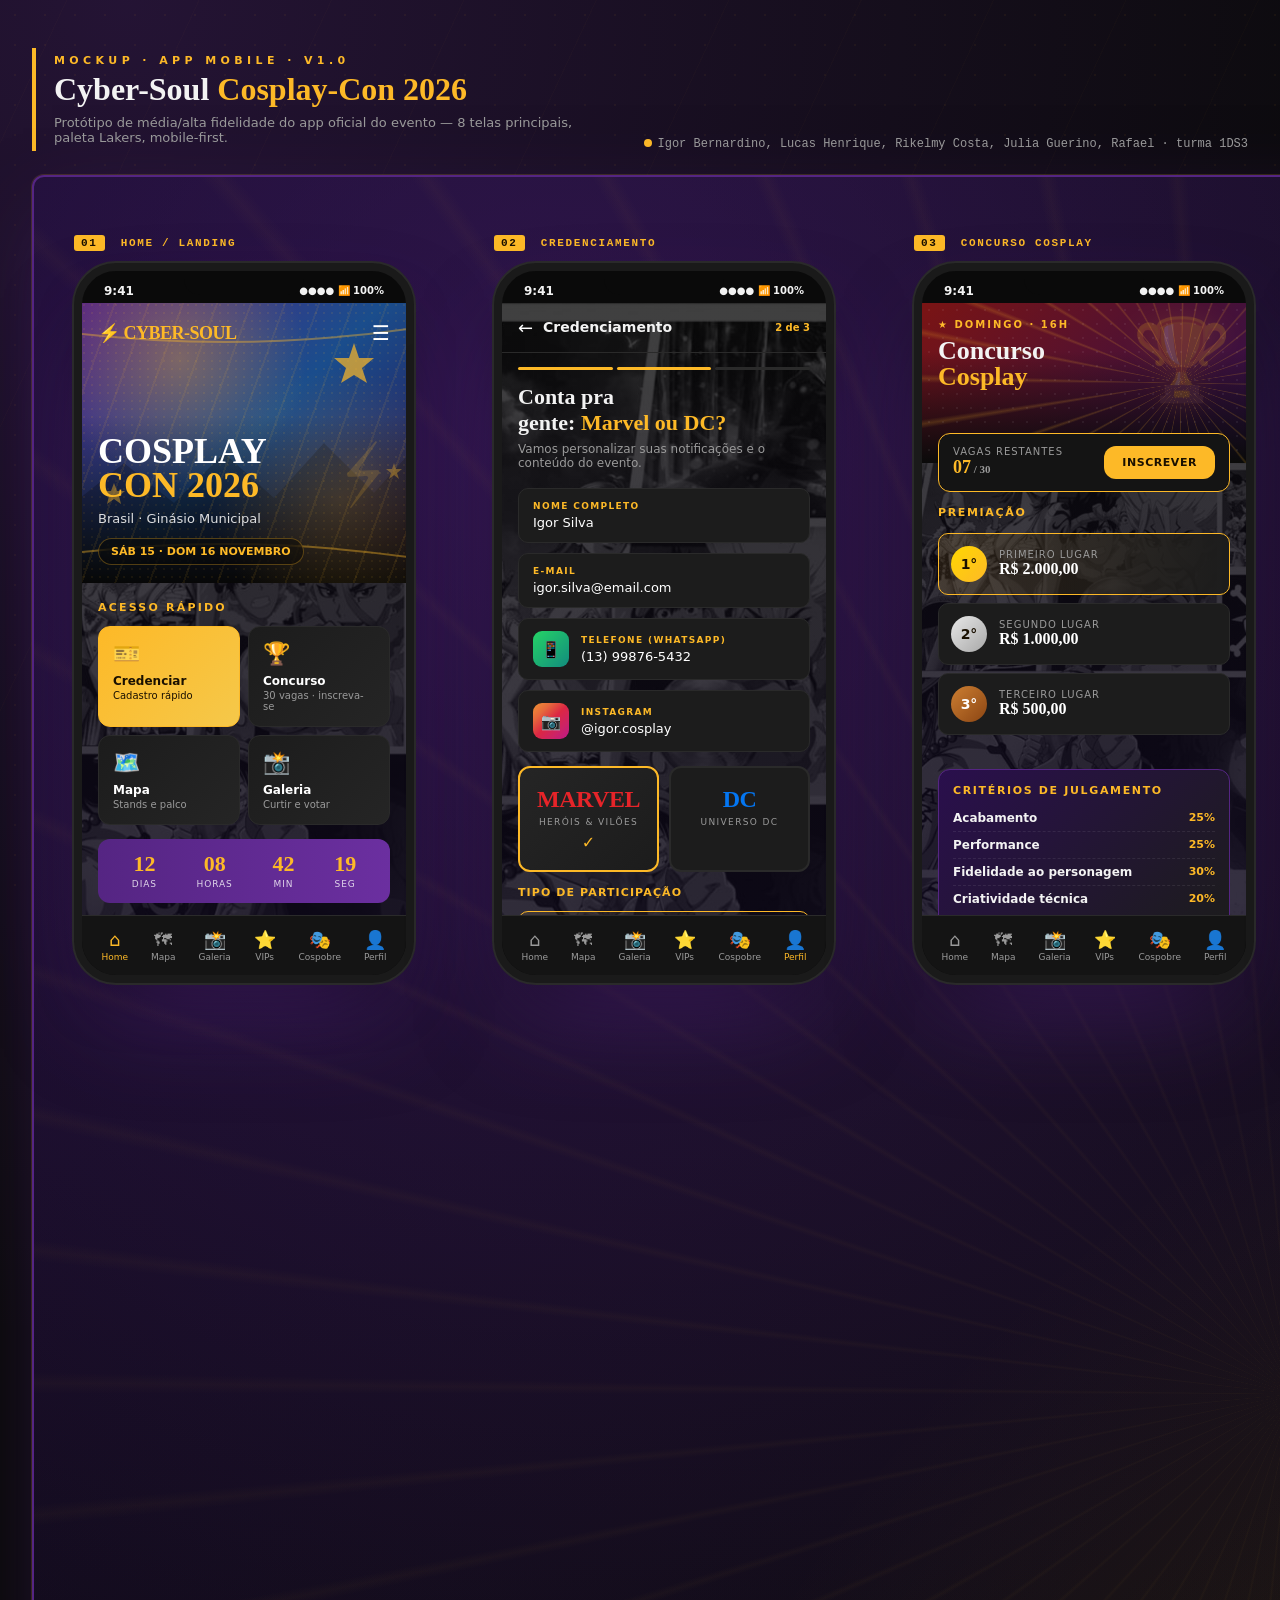
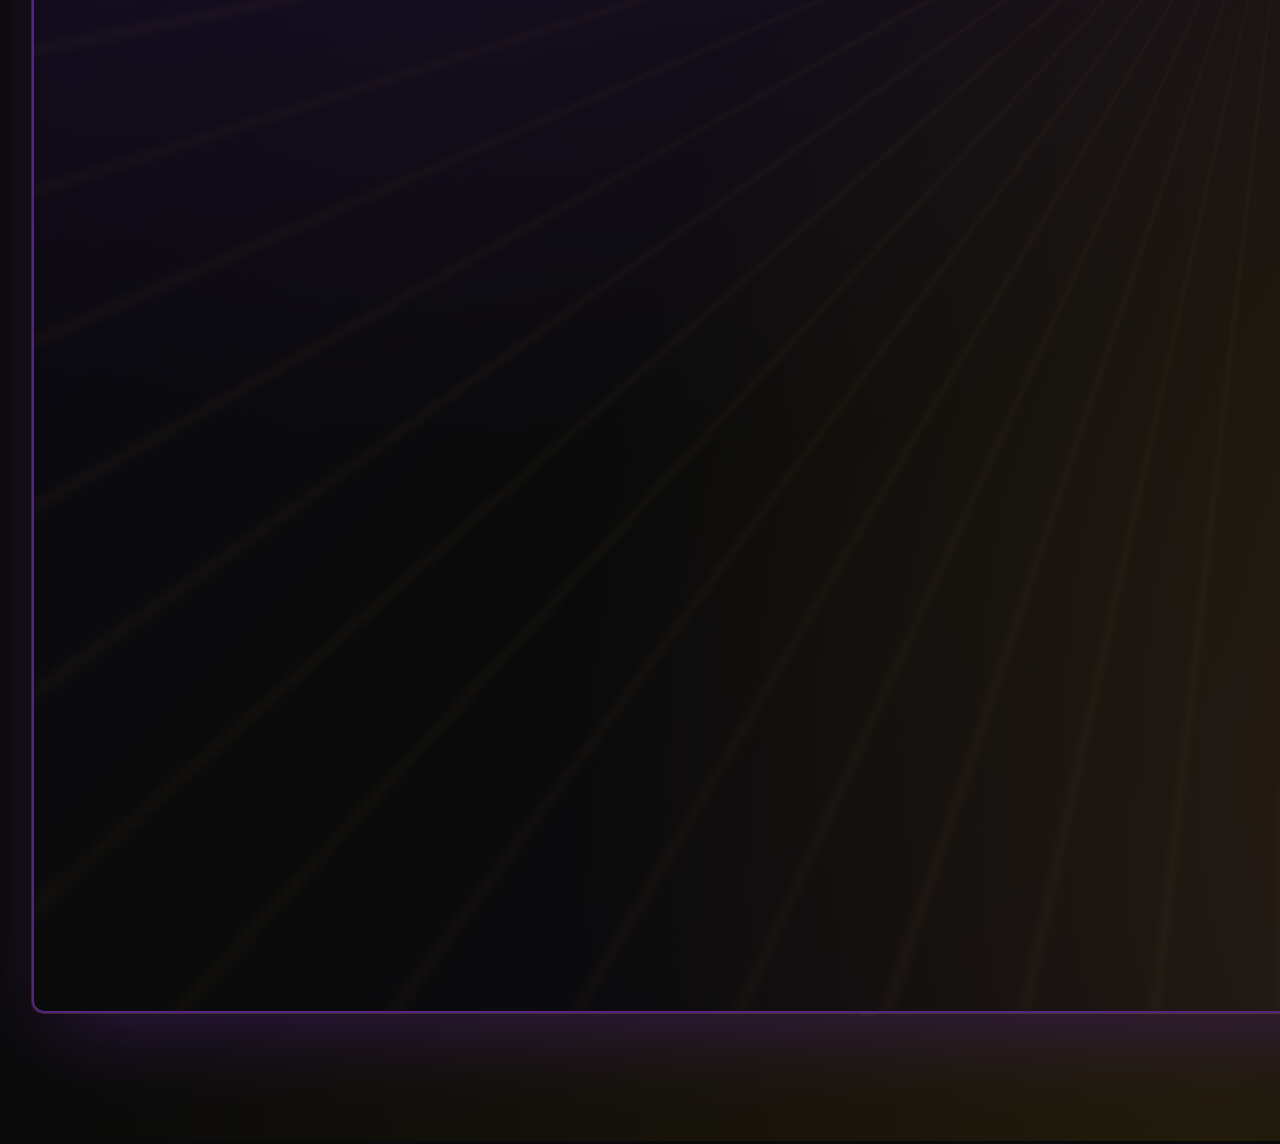
==== commit e26cb85e: "Add files via upload" ====
--- a/index.html
+++ b/index.html
@@ -208,6 +208,54 @@
   }
 
   /* ============ MOBILE PHONE ============ */
+  /* === ESTILOS DE INTERATIVIDADE === */
+  [data-goto], [data-action], .tb, .ph, .stand-row, .vip-pill, .conc-card {
+    cursor: pointer;
+  }
+  [data-goto]:hover, .tb:hover {
+    filter: brightness(1.15);
+    transition: filter 0.2s;
+  }
+  .tb.active {
+    color: var(--ouro) !important;
+  }
+  .pill.active {
+    background: var(--ouro) !important;
+    color: #1a1000 !important;
+    border-color: var(--ouro) !important;
+  }
+  /* Transição suave entre telas */
+  .scrn {
+    transition: opacity 0.3s ease, transform 0.3s ease;
+  }
+  .scrn.transitioning {
+    opacity: 0;
+    transform: translateY(8px);
+  }
+  /* Toast de feedback */
+  .toast {
+    position: fixed;
+    bottom: 30px;
+    left: 50%;
+    transform: translateX(-50%) translateY(20px);
+    background: linear-gradient(135deg, var(--ouro), var(--ouro-2));
+    color: #1a1000;
+    padding: 12px 24px;
+    border-radius: 30px;
+    font-weight: 800;
+    font-size: 14px;
+    letter-spacing: 0.05em;
+    box-shadow: 0 10px 30px rgba(253,185,39,0.4);
+    opacity: 0;
+    pointer-events: none;
+    transition: opacity 0.3s, transform 0.3s;
+    z-index: 10000;
+  }
+  .toast.show {
+    opacity: 1;
+    transform: translateX(-50%) translateY(0);
+  }
+
   .phone{
     width:340px;
     height:720px;
@@ -1199,10 +1247,7 @@
       <p>Protótipo de média/alta fidelidade do app oficial do evento — 8 telas principais, paleta Lakers, mobile-first.</p>
     </div>
     <div class="file-info">
-      <div><span class="dot"></span>Igor · turma 1DS3</div>
-      <div style="margin-top:4px">cyber-soul-app · main · auto-saved</div>
-      <div style="margin-top:4px">8 frames · iPhone 14 (390 × 844)</div>
-    </div>
+      <div><span class="dot"></span>Igor Bernardino, Lucas Henrique, Rikelmy Costa, Julia Guerino, Rafael · turma 1DS3</div>
   </div>
 
   <div class="canvas">
@@ -1217,7 +1262,7 @@
           <span>9:41</span>
           <span class="icons">●●●● 📶 100%</span>
         </div>
-        <div class="scrn">
+        <div class="scrn" data-screen="home">
           <div class="hero">
             <div class="hero-content">
               <div class="top">
@@ -1235,22 +1280,22 @@
           <div class="section">
             <div class="sec-title">Acesso rápido</div>
             <div class="quick-grid">
-              <div class="quick-card gold">
+              <div class="quick-card gold" data-goto="credenciamento">
                 <div class="ic">🎫</div>
                 <div class="ttl">Credenciar</div>
                 <div class="des">Cadastro rápido</div>
               </div>
-              <div class="quick-card">
+              <div class="quick-card" data-goto="concurso">
                 <div class="ic">🏆</div>
                 <div class="ttl">Concurso</div>
                 <div class="des">30 vagas · inscreva-se</div>
               </div>
-              <div class="quick-card">
+              <div class="quick-card" data-goto="mapa">
                 <div class="ic">🗺️</div>
                 <div class="ttl">Mapa</div>
                 <div class="des">Stands e palco</div>
               </div>
-              <div class="quick-card">
+              <div class="quick-card" data-goto="galeria">
                 <div class="ic">📸</div>
                 <div class="ttl">Galeria</div>
                 <div class="des">Curtir e votar</div>
@@ -1264,7 +1309,7 @@
               <div class="cd-item"><div class="cd-num">19</div><div class="cd-lbl">Seg</div></div>
             </div>
 
-            <div class="vip-banner">
+            <div class="vip-banner" data-goto="vips" style="cursor:pointer">
               <div class="vip-avs">
                 <div class="vip-av">GN</div>
                 <div class="vip-av">LS</div>
@@ -1284,16 +1329,13 @@
         </div>
 
         <div class="tab-bar">
-          <div class="tb active"><div class="i">⌂</div>Home</div>
-          <div class="tb"><div class="i">🗺</div>Mapa</div>
-          <div class="tb"><div class="i">📸</div>Galeria</div>
-          <div class="tb"><div class="i">⭐</div>VIPs</div>
-          <div class="tb"><div class="i">👤</div>Perfil</div>
-        </div>
-      </div>
-      <div class="annotation">
-        <strong>Notas de design</strong>
-        Tela inicial com hierarquia clara: hero do evento → atalhos → contagem regressiva → destaque VIP → patrocinador. Tech-Solutions aparece sem ofuscar e Prefeitura como apoio institucional.
+          <div class="tb active" data-goto="home"><div class="i">⌂</div>Home</div>
+          <div class="tb " data-goto="mapa"><div class="i">🗺</div>Mapa</div>
+          <div class="tb " data-goto="galeria"><div class="i">📸</div>Galeria</div>
+          <div class="tb " data-goto="vips"><div class="i">⭐</div>VIPs</div>
+          <div class="tb " data-goto="cospobre"><div class="i">🎭</div>Cospobre</div>
+          <div class="tb " data-goto="credenciamento"><div class="i">👤</div>Perfil</div>
+        </div>
       </div>
     </div>
 
@@ -1306,9 +1348,9 @@
           <span>9:41</span>
           <span class="icons">●●●● 📶 100%</span>
         </div>
-        <div class="scrn">
+        <div class="scrn" data-screen="credenciamento">
           <div class="header-back">
-            <div class="back-ic">←</div>
+            <div class="back-ic" data-goto="home">←</div>
             <div class="ttl">Credenciamento</div>
             <div class="step">2 de 3</div>
           </div>
@@ -1389,13 +1431,18 @@
             </div>
           </div>
 
-          <div class="cta">CONTINUAR →</div>
+          <div class="cta" data-goto="concurso">CONTINUAR →</div>
           <div class="cta-hint">Ao continuar você aceita receber<br>newsletter Tech-Solutions ✦</div>
         </div>
-      </div>
-      <div class="annotation">
-        <strong>Decisão UX</strong>
-        Captura Marvel/DC de forma divertida (não invasiva). Tipo de participação direciona o fluxo: visitantes seguem direto, competidores vão para o concurso, expositores validam stand.
+
+        <div class="tab-bar">
+          <div class="tb" data-goto="home"><div class="i">⌂</div>Home</div>
+          <div class="tb" data-goto="mapa"><div class="i">🗺</div>Mapa</div>
+          <div class="tb" data-goto="galeria"><div class="i">📸</div>Galeria</div>
+          <div class="tb" data-goto="vips"><div class="i">⭐</div>VIPs</div>
+          <div class="tb" data-goto="cospobre"><div class="i">🎭</div>Cospobre</div>
+          <div class="tb active" data-goto="credenciamento"><div class="i">👤</div>Perfil</div>
+        </div>
       </div>
     </div>
 
@@ -1408,7 +1455,7 @@
           <span>9:41</span>
           <span class="icons">●●●● 📶 100%</span>
         </div>
-        <div class="scrn">
+        <div class="scrn" data-screen="concurso">
           <div class="banner-concurso">
             <div class="lb">★ Domingo · 16h</div>
             <div class="h">Concurso<br><span>Cosplay</span></div>
@@ -1419,7 +1466,7 @@
               <div class="l">Vagas restantes</div>
               <div class="v">07<small> / 30</small></div>
             </div>
-            <div class="cta" style="margin:0;padding:10px 18px;font-size:11px">INSCREVER</div>
+            <div class="cta" style="margin:0;padding:10px 18px;font-size:11px" data-goto="credenciamento">INSCREVER</div>
           </div>
 
           <div style="padding:14px 16px 0;font-size:11px;color:var(--ouro);font-weight:700;letter-spacing:.15em;text-transform:uppercase">Premiação</div>
@@ -1462,16 +1509,13 @@
         </div>
 
         <div class="tab-bar">
-          <div class="tb"><div class="i">⌂</div>Home</div>
-          <div class="tb"><div class="i">🗺</div>Mapa</div>
-          <div class="tb"><div class="i">📸</div>Galeria</div>
-          <div class="tb"><div class="i">⭐</div>VIPs</div>
-          <div class="tb"><div class="i">👤</div>Perfil</div>
-        </div>
-      </div>
-      <div class="annotation">
-        <strong>Engajamento</strong>
-        Contador de vagas em tempo real cria urgência (apenas 7/30). Critérios transparentes evitam reclamações. Restrições da Prefeitura ficam visíveis no rodapé.
+          <div class="tb " data-goto="home"><div class="i">⌂</div>Home</div>
+          <div class="tb " data-goto="mapa"><div class="i">🗺</div>Mapa</div>
+          <div class="tb " data-goto="galeria"><div class="i">📸</div>Galeria</div>
+          <div class="tb " data-goto="vips"><div class="i">⭐</div>VIPs</div>
+          <div class="tb " data-goto="cospobre"><div class="i">🎭</div>Cospobre</div>
+          <div class="tb " data-goto="credenciamento"><div class="i">👤</div>Perfil</div>
+        </div>
       </div>
     </div>
 
@@ -1484,19 +1528,19 @@
           <span>9:41</span>
           <span class="icons">●●●● 📶 100%</span>
         </div>
-        <div class="scrn">
+        <div class="scrn" data-screen="mapa">
           <div class="map-head">
             <div class="h">Mapa <span>interativo</span></div>
             <div class="s">Toque em qualquer ponto para ver detalhes</div>
           </div>
 
           <div class="filter-pills">
-            <div class="pill active">Todos</div>
-            <div class="pill">Stands</div>
-            <div class="pill">Palco</div>
-            <div class="pill">VIP</div>
-            <div class="pill">Banheiros</div>
-            <div class="pill">Saídas</div>
+            <div class="pill active" data-action="filter">Todos</div>
+            <div class="pill" data-action="filter">Stands</div>
+            <div class="pill" data-action="filter">Palco</div>
+            <div class="pill" data-action="filter">VIP</div>
+            <div class="pill" data-action="filter">Banheiros</div>
+            <div class="pill" data-action="filter">Saídas</div>
           </div>
 
           <div class="map-canvas">
@@ -1594,16 +1638,13 @@
         </div>
 
         <div class="tab-bar">
-          <div class="tb"><div class="i">⌂</div>Home</div>
-          <div class="tb active"><div class="i">🗺</div>Mapa</div>
-          <div class="tb"><div class="i">📸</div>Galeria</div>
-          <div class="tb"><div class="i">⭐</div>VIPs</div>
-          <div class="tb"><div class="i">👤</div>Perfil</div>
-        </div>
-      </div>
-      <div class="annotation">
-        <strong>Mapa interativo</strong>
-        Áreas tocáveis com filtros por categoria. Saídas de emergência (vermelho) sempre visíveis — exigência da Prefeitura. Ponto único de check-in destacado em ouro.
+          <div class="tb " data-goto="home"><div class="i">⌂</div>Home</div>
+          <div class="tb active" data-goto="mapa"><div class="i">🗺</div>Mapa</div>
+          <div class="tb " data-goto="galeria"><div class="i">📸</div>Galeria</div>
+          <div class="tb " data-goto="vips"><div class="i">⭐</div>VIPs</div>
+          <div class="tb " data-goto="cospobre"><div class="i">🎭</div>Cospobre</div>
+          <div class="tb " data-goto="credenciamento"><div class="i">👤</div>Perfil</div>
+        </div>
       </div>
     </div>
 
@@ -1616,7 +1657,7 @@
           <span>9:41</span>
           <span class="icons">●●●● 📶 100%</span>
         </div>
-        <div class="scrn">
+        <div class="scrn" data-screen="vips">
           <div class="map-head">
             <div class="h">Convidados <span>VIP</span></div>
             <div class="s">Sessões de fotos gratuitas no domingo</div>
@@ -1673,16 +1714,13 @@
         </div>
 
         <div class="tab-bar">
-          <div class="tb"><div class="i">⌂</div>Home</div>
-          <div class="tb"><div class="i">🗺</div>Mapa</div>
-          <div class="tb"><div class="i">📸</div>Galeria</div>
-          <div class="tb active"><div class="i">⭐</div>VIPs</div>
-          <div class="tb"><div class="i">👤</div>Perfil</div>
-        </div>
-      </div>
-      <div class="annotation">
-        <strong>Influencers em foco</strong>
-        Cards individuais com bio, stats e CTA principal "Reservar foto". Cumpre a exigência de não esquecer Gamer-Nato e Luma-Star.
+          <div class="tb " data-goto="home"><div class="i">⌂</div>Home</div>
+          <div class="tb " data-goto="mapa"><div class="i">🗺</div>Mapa</div>
+          <div class="tb " data-goto="galeria"><div class="i">📸</div>Galeria</div>
+          <div class="tb active" data-goto="vips"><div class="i">⭐</div>VIPs</div>
+          <div class="tb " data-goto="cospobre"><div class="i">🎭</div>Cospobre</div>
+          <div class="tb " data-goto="credenciamento"><div class="i">👤</div>Perfil</div>
+        </div>
       </div>
     </div>
 
@@ -1695,7 +1733,7 @@
           <span>9:41</span>
           <span class="icons">●●●● 📶 100%</span>
         </div>
-        <div class="scrn">
+        <div class="scrn" data-screen="stands">
           <div class="map-head">
             <div class="h">Stands &amp; <span>Expositores</span></div>
             <div class="s">8 expositores confirmados</div>
@@ -1704,11 +1742,11 @@
           <div class="search-bar">Buscar stand ou produto...</div>
 
           <div class="cat-tabs">
-            <div class="pill active">Todos</div>
-            <div class="pill">Editoras</div>
-            <div class="pill">Lojas</div>
-            <div class="pill">Tech</div>
-            <div class="pill">Pelúcias</div>
+            <div class="pill active" data-action="filter">Todos</div>
+            <div class="pill" data-action="filter">Editoras</div>
+            <div class="pill" data-action="filter">Lojas</div>
+            <div class="pill" data-action="filter">Tech</div>
+            <div class="pill" data-action="filter">Pelúcias</div>
           </div>
 
           <div class="stand-row featured">
@@ -1783,17 +1821,15 @@
         </div>
 
         <div class="tab-bar">
-          <div class="tb"><div class="i">⌂</div>Home</div>
-          <div class="tb"><div class="i">🗺</div>Mapa</div>
-          <div class="tb"><div class="i">📸</div>Galeria</div>
-          <div class="tb"><div class="i">⭐</div>VIPs</div>
-          <div class="tb"><div class="i">👤</div>Perfil</div>
+          <div class="tb " data-goto="home"><div class="i">⌂</div>Home</div>
+          <div class="tb " data-goto="mapa"><div class="i">🗺</div>Mapa</div>
+          <div class="tb " data-goto="galeria"><div class="i">📸</div>Galeria</div>
+          <div class="tb " data-goto="vips"><div class="i">⭐</div>VIPs</div>
+          <div class="tb " data-goto="cospobre"><div class="i">🎭</div>Cospobre</div>
+          <div class="tb " data-goto="credenciamento"><div class="i">👤</div>Perfil</div>
         </div>
       </div>
       <div class="annotation">
-        <strong>Listagem completa</strong>
-        Forge-3D em destaque (stand maior, único com energia especial). Filtros por categoria + busca. Tamanho do stand visível ajuda visitante a planejar.
-      </div>
     </div>
 
     <!-- ============================== TELA 07 — GALERIA ============================== -->
@@ -1805,7 +1841,7 @@
           <span>9:41</span>
           <span class="icons">●●●● 📶 100%</span>
         </div>
-        <div class="scrn" style="position:relative">
+        <div class="scrn" data-screen="galeria" style="position:relative">
           <div class="map-head">
             <div class="h">Galeria <span>Pública</span></div>
             <div class="s">Curta os melhores · ranking ao vivo</div>
@@ -1818,11 +1854,11 @@
           </div>
 
           <div class="cat-tabs" style="padding-top:14px">
-            <div class="pill active">🔥 Top</div>
-            <div class="pill">📅 Hoje</div>
-            <div class="pill">🆕 Recentes</div>
-            <div class="pill">Cosplay sério</div>
-            <div class="pill">Cospobre</div>
+            <div class="pill active" data-action="filter">🔥 Top</div>
+            <div class="pill" data-action="filter">📅 Hoje</div>
+            <div class="pill" data-action="filter">🆕 Recentes</div>
+            <div class="pill" data-action="filter">Cosplay sério</div>
+            <div class="pill" data-action="filter">Cospobre</div>
           </div>
 
           <div class="photo-grid">
@@ -1879,16 +1915,13 @@
         </div>
 
         <div class="tab-bar">
-          <div class="tb"><div class="i">⌂</div>Home</div>
-          <div class="tb"><div class="i">🗺</div>Mapa</div>
-          <div class="tb active"><div class="i">📸</div>Galeria</div>
-          <div class="tb"><div class="i">⭐</div>VIPs</div>
-          <div class="tb"><div class="i">👤</div>Perfil</div>
-        </div>
-      </div>
-      <div class="annotation">
-        <strong>Recurso de engajamento ★</strong>
-        Galeria com curtidas + ranking ao vivo gera competitividade saudável e mantém o público no app o tempo todo. Botão flutuante de upload incentiva participação.
+          <div class="tb " data-goto="home"><div class="i">⌂</div>Home</div>
+          <div class="tb " data-goto="mapa"><div class="i">🗺</div>Mapa</div>
+          <div class="tb active" data-goto="galeria"><div class="i">📸</div>Galeria</div>
+          <div class="tb " data-goto="vips"><div class="i">⭐</div>VIPs</div>
+          <div class="tb " data-goto="cospobre"><div class="i">🎭</div>Cospobre</div>
+          <div class="tb " data-goto="credenciamento"><div class="i">👤</div>Perfil</div>
+        </div>
       </div>
     </div>
 
@@ -1901,7 +1934,7 @@
           <span>9:41</span>
           <span class="icons">●●●● 📶 100%</span>
         </div>
-        <div class="scrn">
+        <div class="scrn" data-screen="cospobre">
           <div class="banner-cospobre">
             <div class="emoji-rain">🎭🎨📐✂️🎪</div>
             <div class="lb">★ Domingo · 17h30</div>
@@ -1910,7 +1943,7 @@
           </div>
 
           <div class="cospobre-cta">
-            <div class="cta-grande">
+            <div class="cta-grande" data-goto="credenciamento">
               <div class="cta-ic">🎭</div>
               <div>
                 <div class="cta-h">QUERO PARTICIPAR</div>
@@ -2002,53 +2035,148 @@
         </div>
 
         <div class="tab-bar">
-          <div class="tb"><div class="i">⌂</div>Home</div>
-          <div class="tb"><div class="i">🗺</div>Mapa</div>
-          <div class="tb active"><div class="i">🎭</div>Cospobre</div>
-          <div class="tb"><div class="i">⭐</div>VIPs</div>
-          <div class="tb"><div class="i">👤</div>Perfil</div>
-        </div>
-      </div>
-      <div class="annotation">
-        <strong>Tela exclusiva do Cospobre</strong>
-        Vibe debochada e festiva contrastando com o concurso sério. Inscrição na hora, critérios divertidos, Hospital de Cosplay em destaque e Hall da Fama com gambiarras lendárias.
+          <div class="tb " data-goto="home"><div class="i">⌂</div>Home</div>
+          <div class="tb " data-goto="mapa"><div class="i">🗺</div>Mapa</div>
+          <div class="tb " data-goto="galeria"><div class="i">📸</div>Galeria</div>
+          <div class="tb " data-goto="vips"><div class="i">⭐</div>VIPs</div>
+          <div class="tb active" data-goto="cospobre"><div class="i">🎭</div>Cospobre</div>
+          <div class="tb " data-goto="credenciamento"><div class="i">👤</div>Perfil</div>
+        </div>
       </div>
     </div>
-
-  </div>
-
-  <!-- ============================== METADATA ============================== -->
-  <div class="meta-footer">
-    <h3>📋 Resumo do Protótipo</h3>
-    <div class="meta-grid">
-      <div class="it">
-        <strong>Patrocinador</strong>
-        Tech-Solutions aparece como rodapé fixo na home, financiando concurso e prêmios extras da galeria — presente sem ser invasivo.
-      </div>
-      <div class="it">
-        <strong>Influencers</strong>
-        Tela 05 dedicada a Gamer-Nato e Luma-Star com sessão "Reservar foto" — atende ao requisito de destaque.
-      </div>
-      <div class="it">
-        <strong>Prefeitura</strong>
-        Selo de "Apoio · Prefeitura Municipal" na home + restrições visíveis (sem armas, saídas de emergência sempre no mapa).
-      </div>
-      <div class="it">
-        <strong>Engajamento</strong>
-        Galeria com curtidas + ranking ao vivo + prêmios extras para Top 3. Botão flutuante de upload presente em todas as telas relevantes.
-      </div>
-      <div class="it">
-        <strong>Fluxo principal</strong>
-        Home → Credenciar → escolher tipo → (se competidor) Concurso → Mapa para se localizar → Galeria durante o evento.
-      </div>
-      <div class="it">
-        <strong>Identidade visual</strong>
-        Paleta Lakers (#552583 / #FDB927) sobre preto · tipografia serif Georgia para títulos · sans-serif para corpo · cards com bordas em ouro para destaques.
-      </div>
-    </div>
-  </div>
-
 </div>
 
+
+<script>
+(function(){
+  'use strict';
+  
+  // Toast de feedback
+  const toast = document.createElement('div');
+  toast.className = 'toast';
+  document.body.appendChild(toast);
+  
+  let toastTimer;
+  function showToast(msg) {
+    clearTimeout(toastTimer);
+    toast.textContent = msg;
+    toast.classList.add('show');
+    toastTimer = setTimeout(() => toast.classList.remove('show'), 1800);
+  }
+  
+  // Mapa de nomes amigáveis das telas
+  const screenNames = {
+    home: 'Home',
+    credenciamento: 'Credenciamento',
+    concurso: 'Concurso Cosplay',
+    mapa: 'Mapa do Ginásio',
+    vips: 'VIPs & Influencers',
+    stands: 'Lista de Stands',
+    galeria: 'Galeria',
+    cospobre: 'Desfile Cospobre'
+  };
+  
+  // Cache das views originais (clones)
+  const screenCache = {};
+  
+  // Indexar todas as views originais
+  document.querySelectorAll('.scrn[data-screen]').forEach(scrn => {
+    const name = scrn.getAttribute('data-screen');
+    if (!screenCache[name]) {
+      screenCache[name] = scrn.cloneNode(true);
+    }
+  });
+  
+  // Função: navegar dentro de um celular específico
+  function navigateInPhone(phoneEl, targetScreen) {
+    const currentScrn = phoneEl.querySelector('.scrn');
+    const currentScreen = currentScrn.getAttribute('data-screen');
+    
+    if (currentScreen === targetScreen) {
+      showToast('Você já está em ' + screenNames[targetScreen]);
+      return;
+    }
+    
+    if (!screenCache[targetScreen]) {
+      showToast('Tela não encontrada');
+      return;
+    }
+    
+    // Feedback visual: fade out
+    currentScrn.classList.add('transitioning');
+    
+    setTimeout(() => {
+      // Clonar a view destino do cache
+      const newScrn = screenCache[targetScreen].cloneNode(true);
+      
+      // Garantir que começa invisível
+      newScrn.classList.add('transitioning');
+      
+      // Substituir
+      currentScrn.replaceWith(newScrn);
+      
+      // Atualizar tab bar do PRÓPRIO celular para refletir a nova tela
+      updateTabBar(phoneEl, targetScreen);
+      
+      // Próximo frame: tirar a classe pra animar fade in
+      requestAnimationFrame(() => {
+        requestAnimationFrame(() => {
+          newScrn.classList.remove('transitioning');
+        });
+      });
+      
+      // Toast informativo
+      showToast('→ ' + screenNames[targetScreen]);
+    }, 300);
+  }
+  
+  // Atualizar qual ícone do tab bar fica ativo
+  function updateTabBar(phoneEl, currentScreen) {
+    const tabs = phoneEl.querySelectorAll('.tb');
+    tabs.forEach(tab => {
+      const goto = tab.getAttribute('data-goto');
+      if (goto === currentScreen) {
+        tab.classList.add('active');
+      } else {
+        tab.classList.remove('active');
+      }
+    });
+  }
+  
+  // === HANDLER PRINCIPAL ===
+  document.addEventListener('click', (e) => {
+    // Procurar o elemento clicável mais próximo
+    const clickable = e.target.closest('[data-goto], [data-action]');
+    if (!clickable) return;
+    
+    e.preventDefault();
+    e.stopPropagation();
+    
+    // Encontrar o celular pai
+    const phone = clickable.closest('.phone');
+    if (!phone) return;
+    
+    // Verificar tipo de ação
+    const action = clickable.getAttribute('data-action');
+    const goto = clickable.getAttribute('data-goto');
+    
+    if (action === 'filter') {
+      // Filtro: só alterna o ativo entre as pills do mesmo grupo
+      const siblings = clickable.parentElement.querySelectorAll('[data-action="filter"]');
+      siblings.forEach(s => s.classList.remove('active'));
+      clickable.classList.add('active');
+      showToast('Filtro: ' + clickable.textContent.trim());
+      return;
+    }
+    
+    if (goto) {
+      navigateInPhone(phone, goto);
+    }
+  });
+  
+  console.log('🎮 Cyber-Soul app: navegação interativa ativada');
+  console.log('Telas disponíveis:', Object.keys(screenCache));
+})();
+</script>
 </body>
 </html>
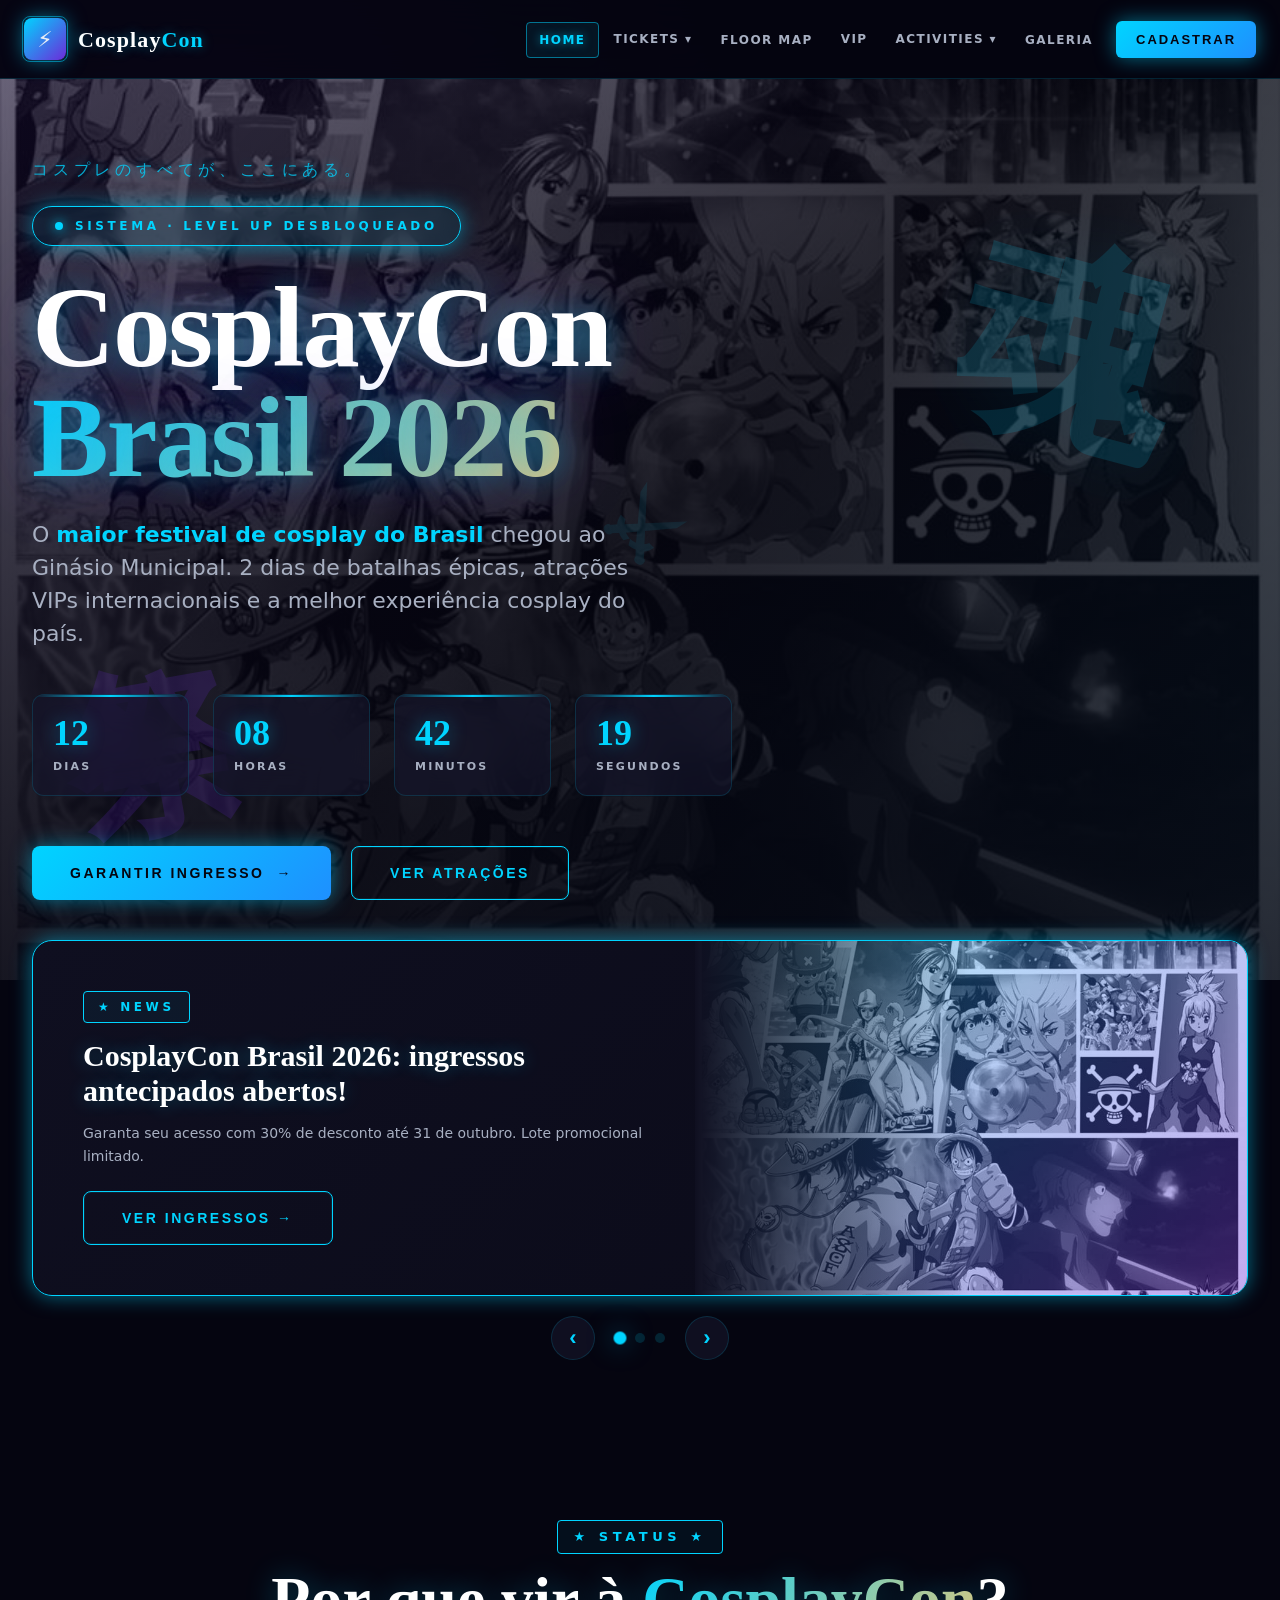
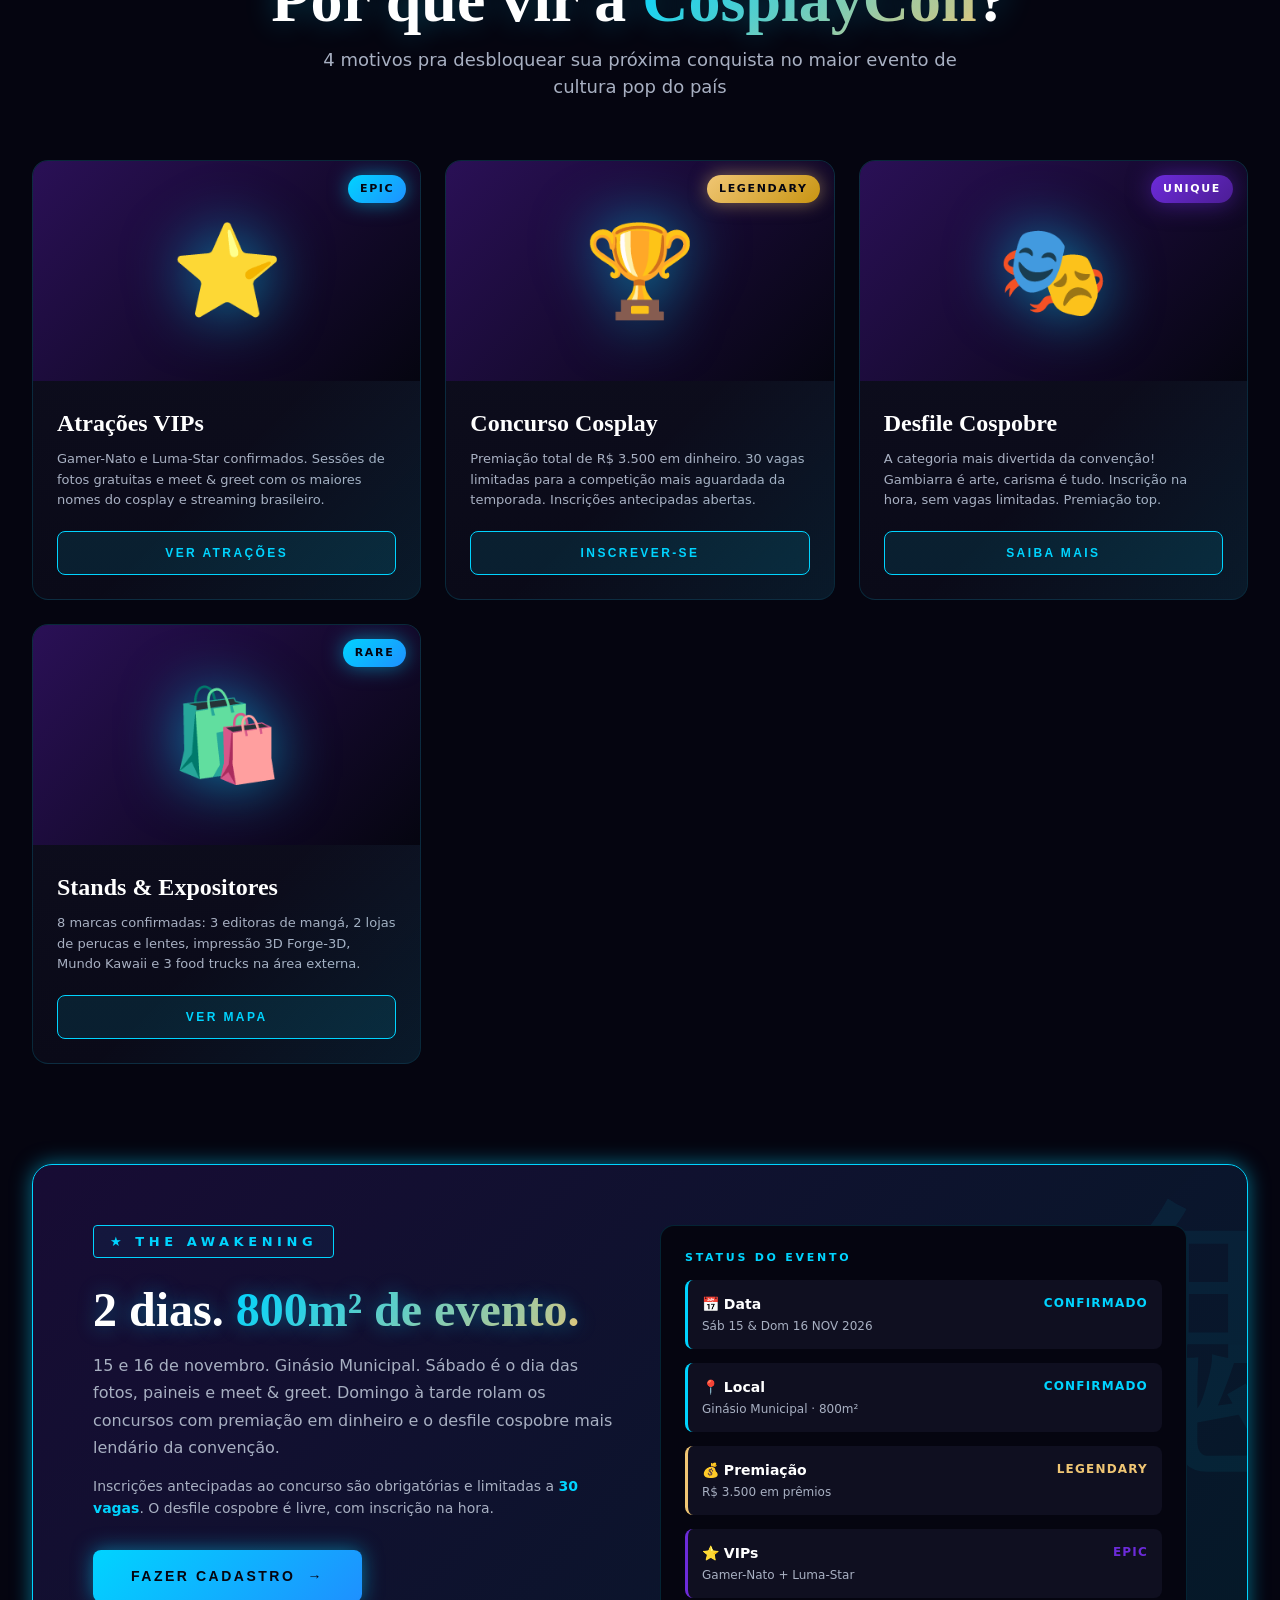
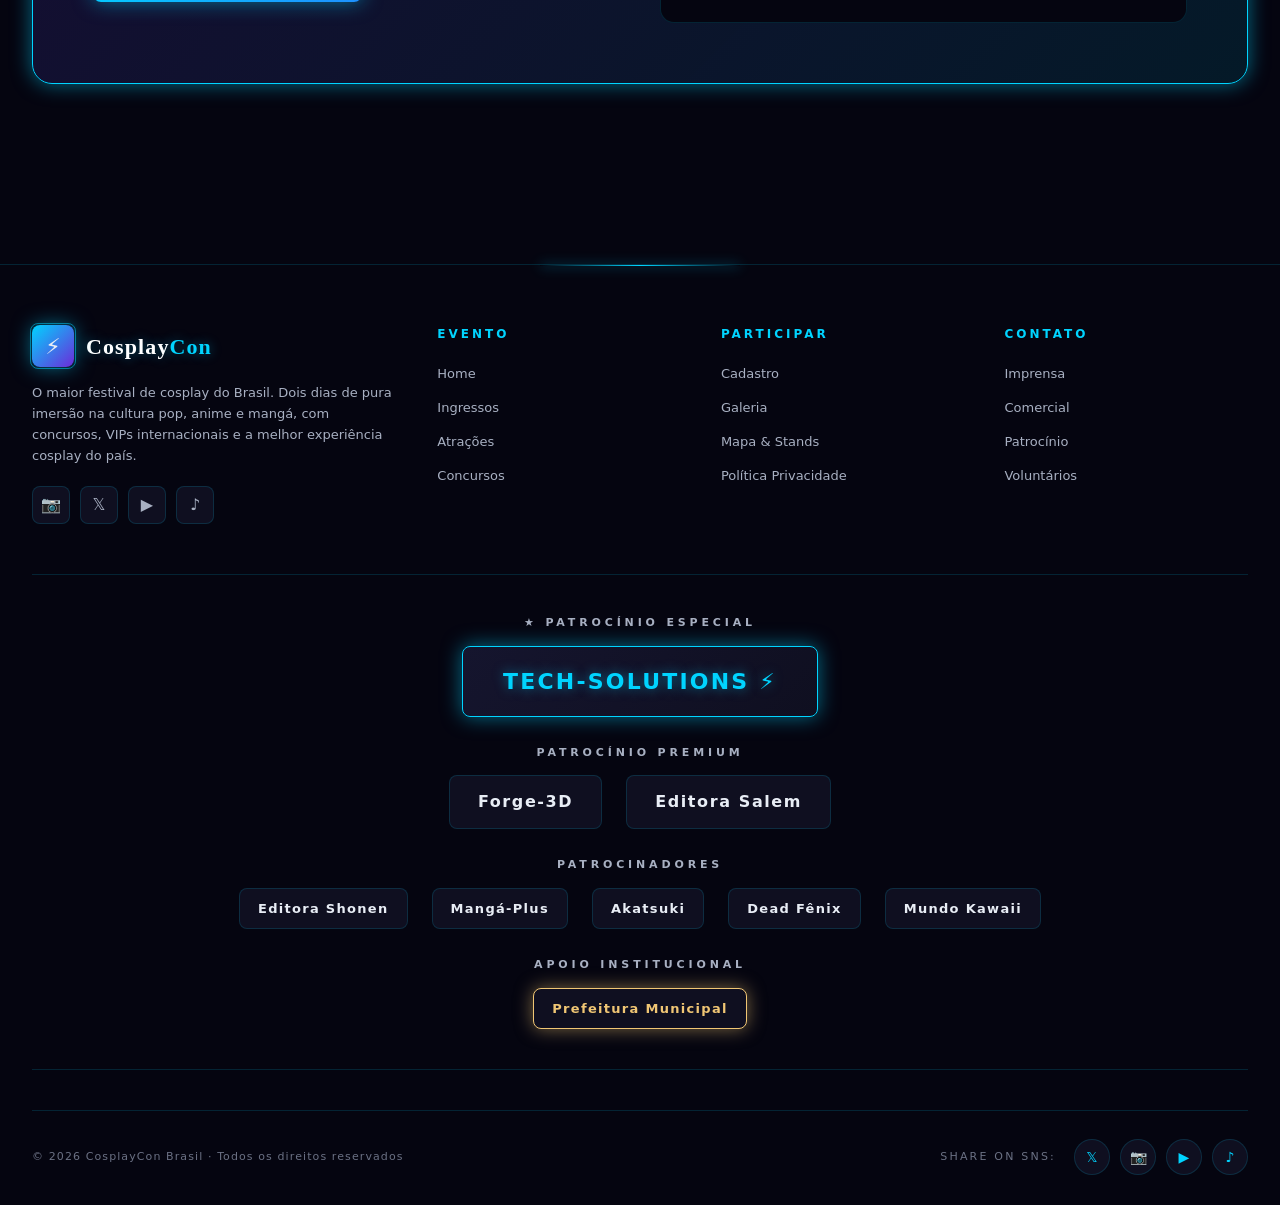
==== commit f9c6d48c: "Add files via upload" ====
--- a/index.html
+++ b/index.html
@@ -2,2181 +2,1185 @@
 <html lang="pt-BR">
 <head>
 <meta charset="UTF-8">
-<title>Mockup — App Cyber-Soul · Cosplay-Con Brasil 2026</title>
-<style>
-  :root{
-    --roxo:#552583;
-    --roxo-2:#6b2fa0;
-    --roxo-d:#2a0f4d;
-    --ouro:#FDB927;
-    --ouro-2:#f5c84a;
-    --preto:#0a0a0a;
-    --preto-2:#141414;
-    --cinza:#1c1c1c;
-    --cinza-2:#252525;
-    --linha:#2a2a2a;
-    --texto:#f3f3f3;
-    --suave:#9a9a9a;
-    --suave-2:#666;
-  }
-  *{box-sizing:border-box;margin:0;padding:0}
-  html,body{
-    background:
-      radial-gradient(circle at 10% 0%, rgba(85,37,131,.35), transparent 45%),
-      radial-gradient(circle at 95% 100%, rgba(253,185,39,.10), transparent 40%),
-      var(--preto);
-    color:var(--texto);
-    font-family: "Helvetica Neue", "Segoe UI", system-ui, sans-serif;
-    min-height:100vh;
-    position:relative;
-    overflow-x:auto;
-  }
-
-  /* ========= ANIME OVERLAY: manga halftone global ========= */
-  body::before{
-    content:"";
-    position:fixed;
-    inset:0;
-    pointer-events:none;
-    z-index:0;
-    opacity:.05;
-    background-image:
-      radial-gradient(circle at center, var(--ouro) 1px, transparent 1.5px);
-    background-size: 30px 30px;
-  }
-
-  /* ========= speed lines diagonais flutuantes ========= */
-  body::after{
-    content:"";
-    position:fixed;
-    inset:0;
-    pointer-events:none;
-    z-index:0;
-    opacity:.04;
-    background:
-      repeating-linear-gradient(
-        115deg,
-        transparent 0,
-        transparent 60px,
-        rgba(253,185,39,.5) 60px,
-        rgba(253,185,39,.5) 61px,
-        transparent 61px,
-        transparent 120px
-      );
-  }
-
-  .workspace, .meta-footer, .top-bar { position:relative; z-index:1 }
-
-  /* ============ FIGMA WORKSPACE ============ */
-  .workspace{
-    padding:48px 32px 96px;
-    overflow-x:auto;
-    position:relative;
-  }
-
-  /* Kanji decorativos flutuantes */
-  .workspace::before{
-    content:"コスプレ";
-    position:absolute;
-    top:120px;
-    left:40px;
-    font-family: "Yu Gothic", "MS Gothic", serif;
-    font-size:140px;
-    font-weight:900;
-    color:var(--roxo);
-    opacity:.06;
-    pointer-events:none;
-    line-height:1;
-    writing-mode:vertical-rl;
-    letter-spacing:.05em;
-  }
-  .workspace::after{
-    content:"祭 2026";
-    position:absolute;
-    bottom:120px;
-    right:40px;
-    font-family: "Yu Gothic", "MS Gothic", serif;
-    font-size:120px;
-    font-weight:900;
-    color:var(--ouro);
-    opacity:.05;
-    pointer-events:none;
-    line-height:1;
-    letter-spacing:.05em;
-  }
-
-  .top-bar{
-    max-width:1400px;
-    margin:0 auto 32px;
-    display:flex;
-    align-items:flex-end;
-    justify-content:space-between;
-    gap:24px;
-    flex-wrap:wrap;
-  }
-  .brand{
-    border-left:4px solid var(--ouro);
-    padding:6px 0 6px 18px;
-  }
-  .brand .tag{
-    color:var(--ouro);
-    font-size:11px;
-    letter-spacing:.4em;
-    text-transform:uppercase;
-    font-weight:800;
-  }
-  .brand h1{
-    font-family: Georgia, "Times New Roman", serif;
-    font-size: 32px;
-    line-height:1.05;
-    margin-top:6px;
-  }
-  .brand h1 span{color:var(--ouro)}
-  .brand p{color:var(--suave);font-size:13px;margin-top:8px;max-width:520px}
-
-  .file-info{
-    color:var(--suave);
-    font-size:12px;
-    text-align:right;
-    font-family: "SF Mono", "Consolas", monospace;
-  }
-  .file-info .dot{display:inline-block;width:8px;height:8px;border-radius:50%;background:var(--ouro);margin-right:6px;animation:pulse 2s infinite}
-  @keyframes pulse{50%{opacity:.4}}
-
-  /* canvas estilo Figma */
-  .canvas{
-    display:flex;
-    gap:80px;
-    padding:60px 40px;
-    width:max-content;
-    margin:0 auto;
-    background:
-      radial-gradient(circle at 20% 10%, rgba(85,37,131,.45), transparent 55%),
-      radial-gradient(circle at 80% 90%, rgba(253,185,39,.2), transparent 50%),
-      linear-gradient(135deg, #0f0820 0%, #0a0a0a 50%, #0d0719 100%);
-    border:2px solid var(--roxo);
-    border-radius:12px;
-    position:relative;
-    box-shadow:
-      0 0 0 1px rgba(253,185,39,.15),
-      0 30px 80px -20px rgba(85,37,131,.5);
-  }
-  /* speed lines radiais sutis */
-  .canvas::before{
-    content:"";
-    position:absolute;
-    inset:0;
-    pointer-events:none;
-    background:
-      repeating-conic-gradient(
-        from 0deg at 50% 50%,
-        transparent 0deg,
-        rgba(253,185,39,.06) 0.5deg,
-        transparent 1deg,
-        transparent 6deg
-      );
-    opacity:.5;
-    border-radius:10px;
-    z-index:1;
-  }
-  .canvas{ position:relative }
-  .canvas > .vignette{ display:none }
-  .canvas > * { position:relative; z-index:2 }
-
-  .frame{
-    display:flex;
-    flex-direction:column;
-    align-items:center;
-    gap:14px;
-  }
-  .frame-label{
-    color:var(--ouro);
-    font-size:11px;
-    font-family: "SF Mono", monospace;
-    letter-spacing:.15em;
-    text-transform:uppercase;
-    font-weight:700;
-    align-self:flex-start;
-  }
-  .frame-label .num{
-    background:var(--ouro);
-    color:#1a1000;
-    padding:2px 7px;
-    border-radius:3px;
-    margin-right:8px;
-    font-weight:900;
-  }
-
-  /* ============ MOBILE PHONE ============ */
-  /* === ESTILOS DE INTERATIVIDADE === */
-  [data-goto], [data-action], .tb, .ph, .stand-row, .vip-pill, .conc-card {
-    cursor: pointer;
-  }
-  [data-goto]:hover, .tb:hover {
-    filter: brightness(1.15);
-    transition: filter 0.2s;
-  }
-  .tb.active {
-    color: var(--ouro) !important;
-  }
-  .pill.active {
-    background: var(--ouro) !important;
-    color: #1a1000 !important;
-    border-color: var(--ouro) !important;
-  }
-  /* Transição suave entre telas */
-  .scrn {
-    transition: opacity 0.3s ease, transform 0.3s ease;
-  }
-  .scrn.transitioning {
-    opacity: 0;
-    transform: translateY(8px);
-  }
-  /* Toast de feedback */
-  .toast {
-    position: fixed;
-    bottom: 30px;
-    left: 50%;
-    transform: translateX(-50%) translateY(20px);
-    background: linear-gradient(135deg, var(--ouro), var(--ouro-2));
-    color: #1a1000;
-    padding: 12px 24px;
-    border-radius: 30px;
-    font-weight: 800;
-    font-size: 14px;
-    letter-spacing: 0.05em;
-    box-shadow: 0 10px 30px rgba(253,185,39,0.4);
-    opacity: 0;
-    pointer-events: none;
-    transition: opacity 0.3s, transform 0.3s;
-    z-index: 10000;
-  }
-  .toast.show {
-    opacity: 1;
-    transform: translateX(-50%) translateY(0);
-  }
-
-  .phone{
-    width:340px;
-    height:720px;
-    background:var(--preto);
-    border:8px solid #1a1a1a;
-    border-radius:42px;
-    box-shadow:
-      0 0 0 2px #2a2a2a,
-      0 50px 100px -30px rgba(85,37,131,.55),
-      0 30px 60px -30px rgba(0,0,0,.8);
-    overflow:hidden;
-    position:relative;
-    display:flex;
-    flex-direction:column;
-  }
-  .notch{
-    position:absolute;
-    top:0;left:50%;
-    transform:translateX(-50%);
-    width:120px;height:24px;
-    background:#0a0a0a;
-    border-radius:0 0 16px 16px;
-    z-index:10;
-  }
-  .status{
-    height:32px;
-    padding:8px 22px 0;
-    display:flex;
-    justify-content:space-between;
-    align-items:center;
-    font-size:12px;
-    font-weight:700;
-    color:var(--texto);
-    flex-shrink:0;
-  }
-  .status .icons{display:flex;gap:4px;font-size:10px}
-
-  .scrn{
-    flex:1;
-    overflow-y:auto;
-    overflow-x:hidden;
-    padding-bottom:8px;
-    position:relative;
-    background:
-      linear-gradient(180deg, rgba(10,10,10,.78) 0%, rgba(15,8,32,.85) 100%),
-      url("[data-uri]") center/cover no-repeat;
-    background-attachment: local, local;
-  }
-  /* Wallpaper fixo dentro do celular — fica visível por trás de seções vazias */
-  .scrn::before{
-    content:"";
-    position:fixed;
-    pointer-events:none;
-    /* esse fixed é relativo ao viewport, mas como o conteúdo da scrn rola dentro dela,
-       vamos usar um pseudo-overlay que se repete em toda a tela */
-  }
-  .scrn::-webkit-scrollbar{display:none}
-
-  /* ============ TELA 01 — HOME ============ */
-  .hero{
-    height:280px;
-    background:
-      url("data:image/svg+xml;utf8,<svg xmlns='http://www.w3.org/2000/svg' viewBox='0 0 340 280' preserveAspectRatio='xMidYMid slice'><defs><pattern id='dots' width='8' height='8' patternUnits='userSpaceOnUse'><circle cx='2' cy='2' r='1' fill='%23FDB927' opacity='0.4'/></pattern></defs><rect width='340' height='280' fill='url(%23dots)' opacity='0.3'/><g opacity='0.55'><path d='M0 200 L50 160 L100 200 L150 150 L200 195 L250 140 L300 190 L340 145 L340 280 L0 280 Z' fill='%23000' opacity='0.4'/></g><g opacity='0.7' fill='%23FDB927'><polygon points='280,40 285,55 300,55 288,65 293,80 280,72 267,80 272,65 260,55 275,55'/><polygon points='40,180 43,188 51,188 45,193 47,201 40,196 33,201 35,193 29,188 37,188' opacity='0.6'/><polygon points='320,160 322,166 328,166 323,170 325,176 320,172 315,176 317,170 312,166 318,166' opacity='0.5'/></g><g stroke='%23FDB927' stroke-width='2' fill='none' opacity='0.4'><path d='M0 30 Q170 50 340 25'/><path d='M0 250 Q170 230 340 255'/></g></svg>") center/cover,
-      linear-gradient(180deg, transparent 40%, var(--preto) 100%),
-      linear-gradient(135deg, var(--roxo) 0%, #1a4d8c 50%, var(--roxo-d) 100%);
-    position:relative;
-    padding:18px 16px;
-    overflow:hidden;
-  }
-  .hero::before{
-    content:"";
-    position:absolute;
-    inset:0;
-    background:
-      repeating-linear-gradient(
-        110deg,
-        transparent 0,
-        transparent 30px,
-        rgba(253,185,39,.08) 30px,
-        rgba(253,185,39,.08) 32px
-      ),
-      radial-gradient(circle at 30% 20%, rgba(253,185,39,.35), transparent 40%),
-      radial-gradient(circle at 80% 70%, rgba(253,185,39,.2), transparent 40%);
-  }
-  .hero::after{
-    content:"⚡";
-    position:absolute;
-    bottom:60px;right:14px;
-    font-size:80px;
-    color:var(--ouro);
-    opacity:.18;
-    transform:rotate(-15deg);
-    text-shadow:0 0 20px rgba(253,185,39,.5);
-    pointer-events:none;
-  }
-  .hero-content{position:relative;z-index:2;height:100%;display:flex;flex-direction:column;justify-content:space-between}
-  .hero .top{display:flex;justify-content:space-between;align-items:center}
-  .logo-mini{
-    font-family:Georgia,serif;
-    font-weight:900;
-    font-size:18px;
-    color:var(--ouro);
-    letter-spacing:-.5px;
-  }
-  .logo-mini::before{content:"⚡";margin-right:4px}
-  .menu-ic{color:#fff;font-size:20px;cursor:pointer}
-  .hero-title{
-    font-family:Georgia,serif;
-    font-size:36px;
-    line-height:.95;
-    font-weight:900;
-    color:#fff;
-    margin-top:24px;
-  }
-  .hero-title span{color:var(--ouro);display:block}
-  .hero-sub{color:rgba(255,255,255,.85);font-size:13px;margin-top:8px}
-  .hero-date{
-    display:inline-flex;
-    background:rgba(0,0,0,.4);
-    backdrop-filter:blur(10px);
-    padding:6px 12px;
-    border-radius:20px;
-    font-size:11px;
-    color:var(--ouro);
-    border:1px solid rgba(253,185,39,.3);
-    margin-top:12px;
-    width:fit-content;
-    font-weight:700;
-  }
-
-  .section{padding:18px 16px}
-  .sec-title{
-    font-size:11px;
-    letter-spacing:.2em;
-    text-transform:uppercase;
-    color:var(--ouro);
-    font-weight:800;
-    margin-bottom:12px;
-    display:flex;
-    justify-content:space-between;
-    align-items:center;
-  }
-  .sec-title .ver{color:var(--suave);font-size:10px;letter-spacing:.05em;text-transform:none;font-weight:600}
-
-  .quick-grid{
-    display:grid;
-    grid-template-columns:1fr 1fr;
-    gap:8px;
-  }
-  .quick-card{
-    background:linear-gradient(135deg, var(--cinza) 0%, var(--cinza-2) 100%);
-    border:1px solid var(--linha);
-    border-radius:12px;
-    padding:14px;
-    cursor:pointer;
-    transition:.2s;
-  }
-  .quick-card:hover{border-color:var(--ouro)}
-  .quick-card .ic{font-size:22px;margin-bottom:8px}
-  .quick-card .ttl{font-size:12px;font-weight:700;color:#fff}
-  .quick-card .des{font-size:10px;color:var(--suave);margin-top:2px}
-  .quick-card.gold{background:linear-gradient(135deg, var(--ouro) 0%, var(--ouro-2) 100%);border-color:var(--ouro)}
-  .quick-card.gold .ttl,.quick-card.gold .des{color:#1a1000}
-
-  .countdown{
-    background:linear-gradient(90deg, var(--roxo) 0%, var(--roxo-2) 100%);
-    border-radius:12px;
-    padding:14px;
-    display:flex;
-    justify-content:space-around;
-    margin-top:14px;
-  }
-  .cd-item{text-align:center}
-  .cd-num{font-size:22px;font-weight:900;color:var(--ouro);font-family:Georgia,serif;line-height:1}
-  .cd-lbl{font-size:9px;color:#fff;letter-spacing:.1em;text-transform:uppercase;margin-top:4px;opacity:.8}
-
-  .vip-banner{
-    background:linear-gradient(135deg, var(--preto-2) 0%, var(--cinza) 100%);
-    border:1px solid var(--ouro);
-    border-radius:12px;
-    padding:14px;
-    margin-top:14px;
-    display:flex;
-    align-items:center;
-    gap:12px;
-    position:relative;
-    overflow:hidden;
-  }
-  .vip-banner::before{
-    content:"VIP";
-    position:absolute;
-    top:6px;right:8px;
-    font-size:9px;
-    font-weight:900;
-    color:var(--ouro);
-    letter-spacing:.2em;
-  }
-  .vip-avs{display:flex}
-  .vip-av{
-    width:42px;height:42px;
-    border-radius:50%;
-    border:2px solid var(--ouro);
-    background:linear-gradient(135deg, var(--roxo), var(--roxo-d));
-    display:flex;align-items:center;justify-content:center;
-    font-weight:900;font-size:14px;color:#fff;
-  }
-  .vip-av:nth-child(2){margin-left:-14px;background:linear-gradient(135deg, #c43a3a, #7a1414)}
-  .vip-info .nm{font-size:12px;font-weight:700}
-  .vip-info .lb{font-size:10px;color:var(--suave);margin-top:2px}
-
-  .sponsor-bar{
-    margin:18px 16px 8px;
-    padding:14px;
-    background:var(--cinza);
-    border:1px solid var(--linha);
-    border-radius:10px;
-    text-align:center;
-  }
-  .sponsor-bar .lb{font-size:9px;color:var(--suave);letter-spacing:.2em;text-transform:uppercase}
-  .sponsor-bar .nm{font-size:14px;font-weight:900;color:var(--ouro);margin-top:4px;letter-spacing:.05em}
-  .sponsor-bar .nm::after{content:" ⚡";color:#fff}
-  .gov-bar{
-    margin:8px 16px 16px;
-    padding:8px;
-    text-align:center;
-    border-top:1px dashed var(--linha);
-    color:var(--suave-2);
-    font-size:9px;
-    letter-spacing:.15em;
-    text-transform:uppercase;
-  }
-
-  .tab-bar{
-    height:60px;
-    background:var(--preto-2);
-    border-top:1px solid var(--linha);
-    display:flex;
-    justify-content:space-around;
-    align-items:center;
-    padding:0 8px;
-    flex-shrink:0;
-  }
-  .tb{display:flex;flex-direction:column;align-items:center;gap:2px;color:var(--suave);font-size:9px;cursor:pointer}
-  .tb .i{font-size:18px}
-  .tb.active{color:var(--ouro)}
-
-  /* ============ TELA 02 — CREDENCIAMENTO ============ */
-  .header-back{
-    padding:14px 16px;
-    display:flex;
-    align-items:center;
-    gap:10px;
-    border-bottom:1px solid var(--linha);
-  }
-  .back-ic{font-size:18px;color:#fff;cursor:pointer}
-  .header-back .ttl{font-size:14px;font-weight:700}
-  .header-back .step{margin-left:auto;font-size:10px;color:var(--ouro);font-weight:700}
-
-  .progress{
-    display:flex;
-    gap:4px;
-    padding:0 16px;
-    margin:14px 0;
-  }
-  .pg{height:3px;flex:1;background:var(--linha);border-radius:2px}
-  .pg.active{background:var(--ouro)}
-
-  .form-area{padding:0 16px}
-  .form-h{font-family:Georgia,serif;font-size:22px;font-weight:900;line-height:1.2;margin-bottom:6px}
-  .form-h span{color:var(--ouro)}
-  .form-sub{font-size:12px;color:var(--suave);margin-bottom:18px}
-
-  .input{
-    background:var(--cinza);
-    border:1px solid var(--linha);
-    border-radius:10px;
-    padding:12px 14px;
-    margin-bottom:10px;
-  }
-  .input .lb{font-size:9px;color:var(--ouro);letter-spacing:.15em;text-transform:uppercase;font-weight:700}
-  .input .vl{font-size:13px;color:#fff;margin-top:4px}
-  .input .vl.placeholder{color:var(--suave-2)}
-
-  /* Inputs com ícone (whatsapp, instagram) */
-  .input.input-icon{
-    display:flex;
-    align-items:center;
-    gap:12px;
-  }
-  .input.input-icon .input-content{ flex:1 }
-  .ic-wpp, .ic-ig{
-    width:36px; height:36px;
-    border-radius:9px;
-    display:flex;
-    align-items:center;
-    justify-content:center;
-    font-size:16px;
-    flex-shrink:0;
-  }
-  .ic-wpp{
-    background:linear-gradient(135deg, #25D366, #128C7E);
-    color:#fff;
-  }
-  .ic-ig{
-    background:linear-gradient(135deg, #f09433 0%, #e6683c 25%, #dc2743 50%, #cc2366 75%, #bc1888 100%);
-    color:#fff;
-  }
-
-  .marvel-dc{
-    display:grid;
-    grid-template-columns:1fr 1fr;
-    gap:10px;
-    margin:14px 0;
-  }
-  .pick{
-    border:2px solid var(--linha);
-    border-radius:12px;
-    padding:18px 12px;
-    text-align:center;
-    cursor:pointer;
-    background:var(--cinza);
-    transition:.2s;
-  }
-  .pick.selected{border-color:var(--ouro);background:linear-gradient(135deg, var(--cinza-2), var(--cinza))}
-  .pick.selected::after{content:"✓";color:var(--ouro);font-weight:900;display:block;margin-top:6px}
-  .pick .lg{font-family:Georgia,serif;font-size:24px;font-weight:900;letter-spacing:-.02em}
-  .pick.marvel .lg{color:#e62429}
-  .pick.dc .lg{color:#0476f2}
-  .pick .ds{font-size:9px;color:var(--suave);letter-spacing:.15em;text-transform:uppercase;margin-top:4px}
-
-  .type-list{margin-top:12px}
-  .type-row{
-    background:var(--cinza);
-    border:1px solid var(--linha);
-    border-radius:10px;
-    padding:11px 14px;
-    margin-bottom:8px;
-    display:flex;align-items:center;gap:12px;
-    cursor:pointer;
-  }
-  .type-row.active{border-color:var(--ouro);background:linear-gradient(90deg, rgba(253,185,39,.08), transparent)}
-  .type-row .rd{
-    width:18px;height:18px;border-radius:50%;
-    border:2px solid var(--linha);
-    flex-shrink:0;
-    position:relative;
-  }
-  .type-row.active .rd{border-color:var(--ouro)}
-  .type-row.active .rd::after{
-    content:"";position:absolute;inset:3px;
-    background:var(--ouro);border-radius:50%;
-  }
-  .type-row .nm{font-size:12px;font-weight:700}
-  .type-row .ds{font-size:10px;color:var(--suave);margin-top:1px}
-
-  .cta{
-    background:var(--ouro);
-    color:#1a1000;
-    padding:14px;
-    border-radius:12px;
-    text-align:center;
-    font-weight:900;
-    font-size:13px;
-    letter-spacing:.05em;
-    margin:18px 16px 12px;
-    cursor:pointer;
-  }
-  .cta-hint{font-size:10px;color:var(--suave);text-align:center;padding:0 16px}
-
-  /* ============ TELA 03 — CONCURSO ============ */
-  .banner-concurso{
-    height:160px;
-    background:
-      repeating-conic-gradient(
-        from 0deg at 80% 50%,
-        transparent 0deg,
-        rgba(253,185,39,.18) 1deg,
-        transparent 2deg,
-        transparent 10deg
-      ),
-      linear-gradient(180deg, transparent 30%, var(--preto) 100%),
-      linear-gradient(135deg, #7a1414, var(--roxo-d));
-    position:relative;
-    padding:16px;
-    overflow:hidden;
-  }
-  .banner-concurso::before{
-    content:"";
-    position:absolute;
-    inset:0;
-    background-image: radial-gradient(circle at center, rgba(255,255,255,.5) 1px, transparent 1.5px);
-    background-size: 14px 14px;
-    opacity:.12;
-    pointer-events:none;
-  }
-  .banner-concurso::after{
-    content:"🏆";
-    position:absolute;
-    top:10px;right:14px;
-    font-size:80px;
-    opacity:.2;
-    filter:drop-shadow(0 0 12px rgba(253,185,39,.5));
-  }
-  .banner-concurso .lb{font-size:10px;color:var(--ouro);letter-spacing:.2em;font-weight:800;text-transform:uppercase}
-  .banner-concurso .h{font-family:Georgia,serif;font-size:26px;font-weight:900;line-height:1;margin-top:8px}
-  .banner-concurso .h span{color:var(--ouro)}
-
-  .vagas-bar{
-    margin:-30px 16px 0;
-    background:var(--preto-2);
-    border:1px solid var(--ouro);
-    border-radius:12px;
-    padding:12px 14px;
-    display:flex;
-    justify-content:space-between;
-    align-items:center;
-    position:relative;
-    z-index:2;
-  }
-  .vagas-bar .l{font-size:10px;color:var(--suave);letter-spacing:.1em;text-transform:uppercase}
-  .vagas-bar .v{font-size:18px;font-weight:900;color:var(--ouro);font-family:Georgia,serif}
-  .vagas-bar .v small{font-size:11px;color:var(--suave);font-weight:600}
-
-  .premio-list{padding:14px 16px}
-  .pr-row{
-    display:flex;
-    align-items:center;
-    gap:12px;
-    padding:12px;
-    background:var(--cinza);
-    border:1px solid var(--linha);
-    border-radius:10px;
-    margin-bottom:8px;
-  }
-  .pr-row.first{border-color:var(--ouro);background:linear-gradient(90deg, rgba(253,185,39,.1), var(--cinza))}
-  .pr-medal{
-    width:36px;height:36px;border-radius:50%;
-    display:flex;align-items:center;justify-content:center;
-    font-weight:900;font-size:14px;color:#1a1000;flex-shrink:0;
-  }
-  .pr-medal.g{background:linear-gradient(135deg,#FFD700,#FDB927)}
-  .pr-medal.s{background:linear-gradient(135deg,#E8E8E8,#A8A8A8)}
-  .pr-medal.b{background:linear-gradient(135deg,#CD7F32,#8B4513);color:#fff}
-  .pr-info{flex:1}
-  .pr-info .pos{font-size:10px;color:var(--suave);letter-spacing:.1em;text-transform:uppercase}
-  .pr-info .vl{font-size:16px;font-weight:900;color:#fff;font-family:Georgia,serif}
-
-  .crit-box{
-    margin:12px 16px;
-    padding:14px;
-    background:linear-gradient(135deg, var(--roxo-d), var(--cinza));
-    border:1px solid var(--roxo);
-    border-radius:12px;
-  }
-  .crit-box .h{font-size:11px;color:var(--ouro);letter-spacing:.15em;text-transform:uppercase;font-weight:800;margin-bottom:8px}
-  .crit-row{display:flex;justify-content:space-between;align-items:center;padding:6px 0;border-bottom:1px dashed rgba(255,255,255,.08)}
-  .crit-row:last-child{border:0}
-  .crit-row .n{font-size:12px;font-weight:600}
-  .crit-row .p{font-size:11px;color:var(--ouro);font-weight:700}
-
-  /* ============ TELA 04 — MAPA ============ */
-  .map-head{padding:14px 16px;border-bottom:1px solid var(--linha)}
-  .map-head .h{font-family:Georgia,serif;font-size:20px;font-weight:900}
-  .map-head .h span{color:var(--ouro)}
-  .map-head .s{font-size:11px;color:var(--suave);margin-top:2px}
-
-  .map-canvas{
-    margin:14px 16px;
-    background:var(--cinza);
-    border:1px solid var(--linha);
-    border-radius:14px;
-    padding:14px;
-    position:relative;
-  }
-  .map-svg{width:100%;height:auto;display:block}
-
-  .legend-mini{
-    display:grid;
-    grid-template-columns:1fr 1fr;
-    gap:6px;
-    padding:14px 16px 0;
-  }
-  .lg-it{
-    display:flex;align-items:center;gap:6px;
-    font-size:10px;color:var(--suave);
-  }
-  .lg-it .sw{width:10px;height:10px;border-radius:2px}
-
-  .filter-pills{
-    display:flex;gap:6px;
-    overflow-x:auto;
-    padding:14px 16px;
-  }
-  .pill{
-    padding:6px 12px;
-    border-radius:16px;
-    background:var(--cinza);
-    border:1px solid var(--linha);
-    font-size:10px;
-    font-weight:700;
-    white-space:nowrap;
-    cursor:pointer;
-  }
-  .pill.active{background:var(--ouro);color:#1a1000;border-color:var(--ouro)}
-
-  /* ============ TELA 05 — VIPs ============ */
-  .vip-card{
-    margin:14px 16px;
-    background:linear-gradient(135deg, var(--preto-2), var(--cinza));
-    border-radius:14px;
-    overflow:hidden;
-    border:1px solid var(--linha);
-  }
-  .vip-cover{
-    height:160px;
-    position:relative;
-    overflow:hidden;
-  }
-  .vip-cover.g1{
-    background:
-      linear-gradient(180deg, transparent 30%, rgba(0,0,0,.65) 100%),
-      url('[data-uri]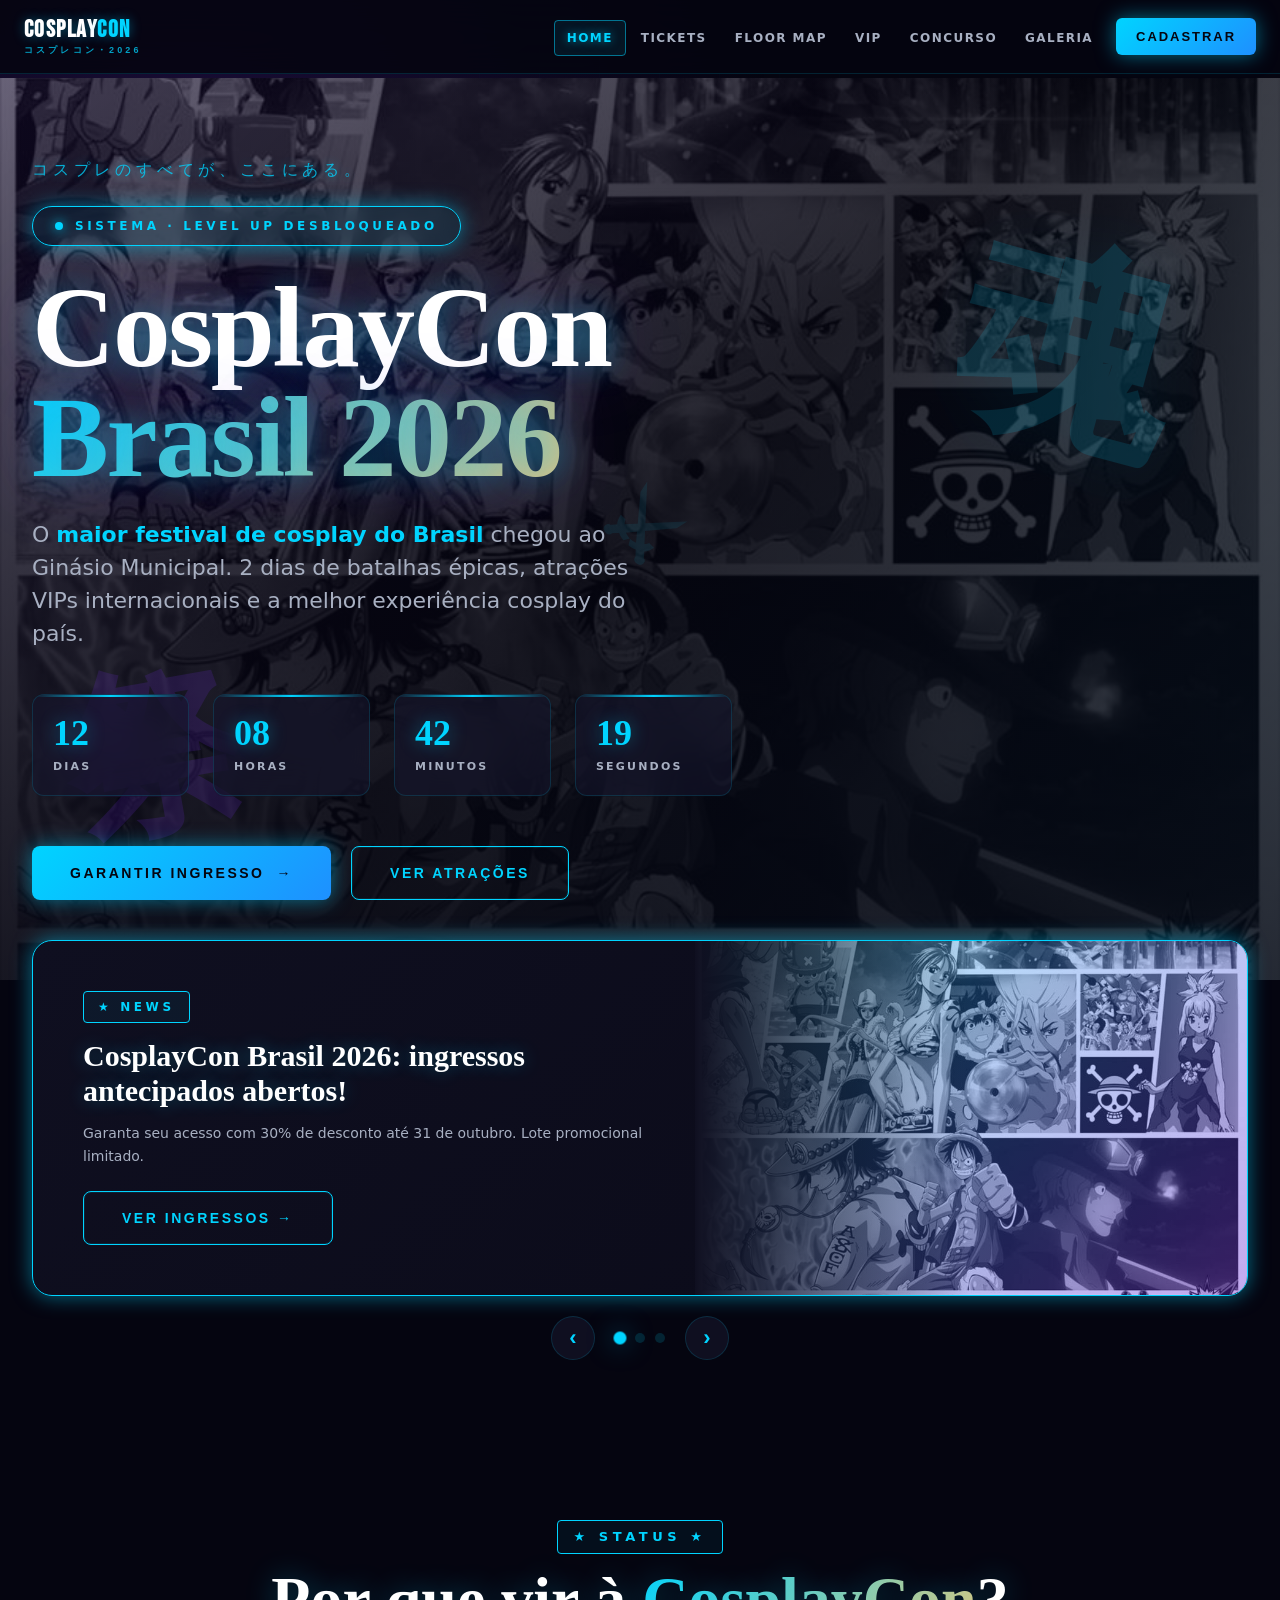
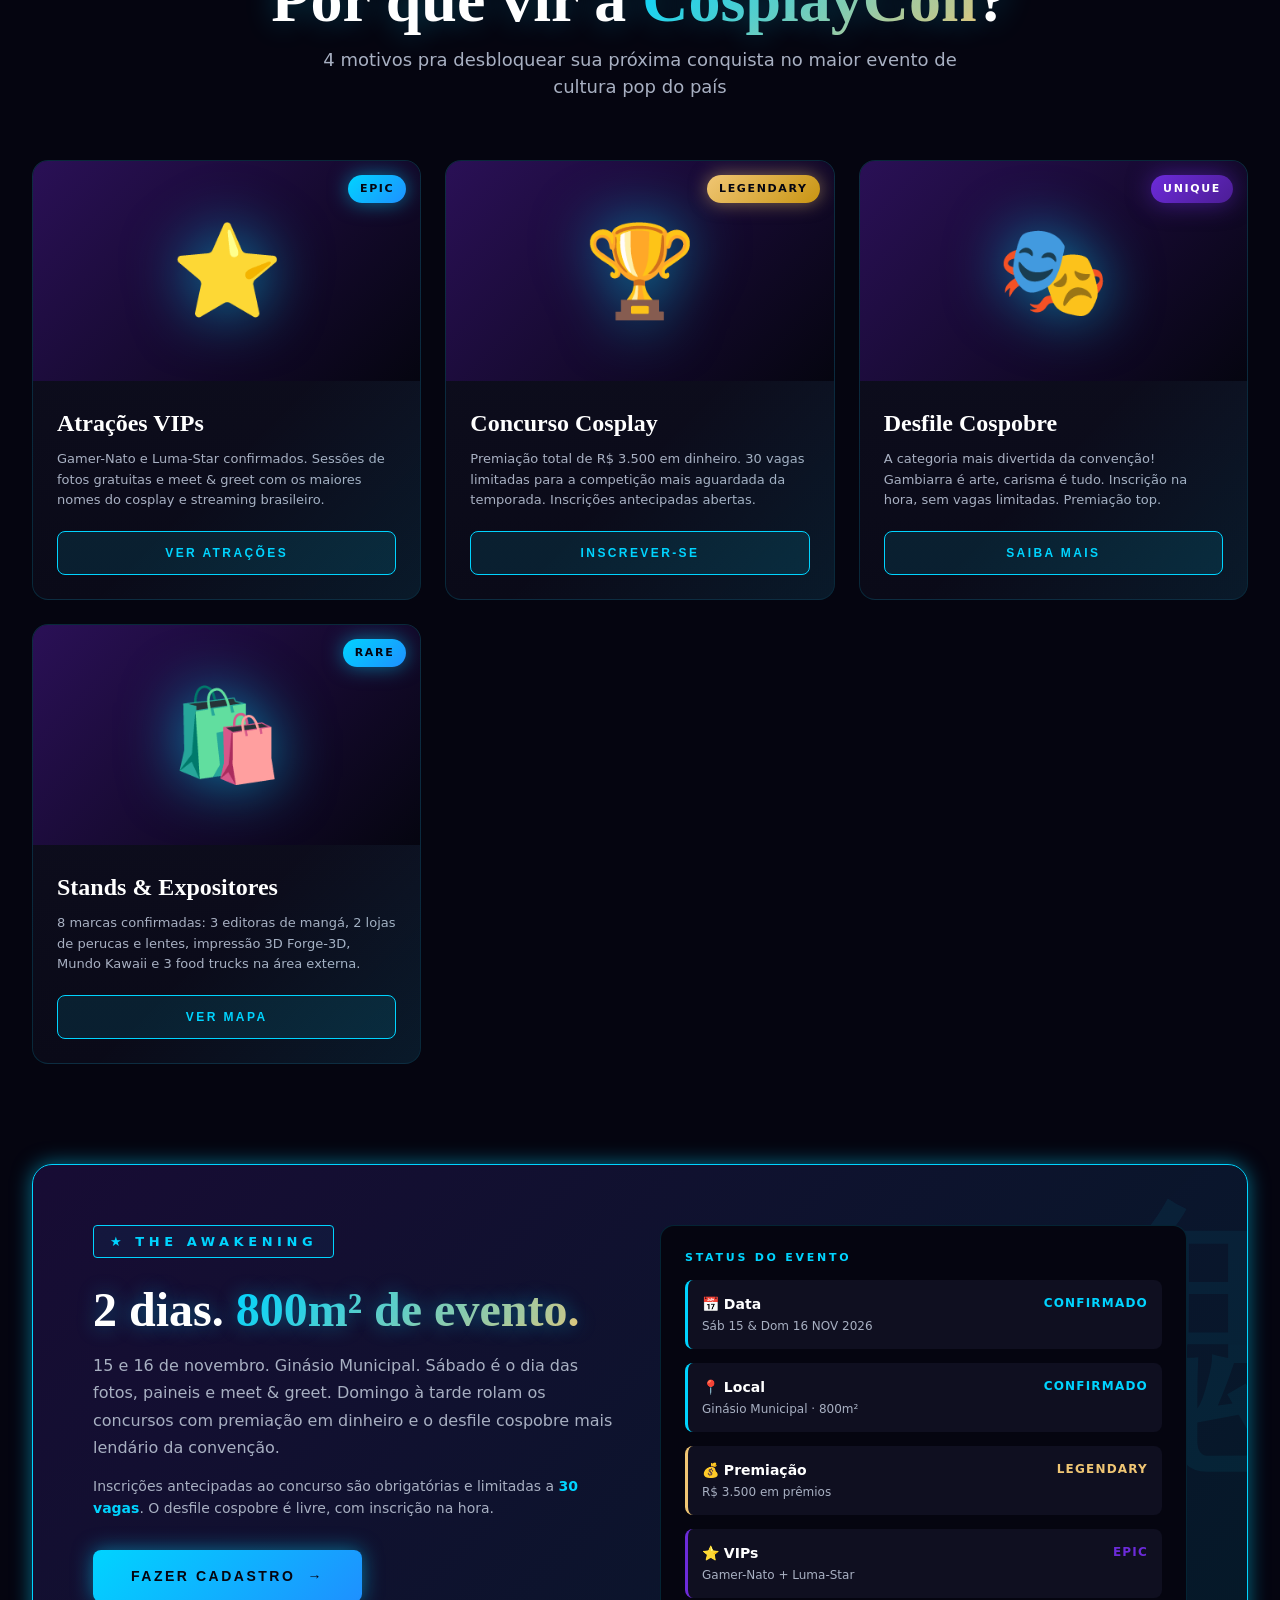
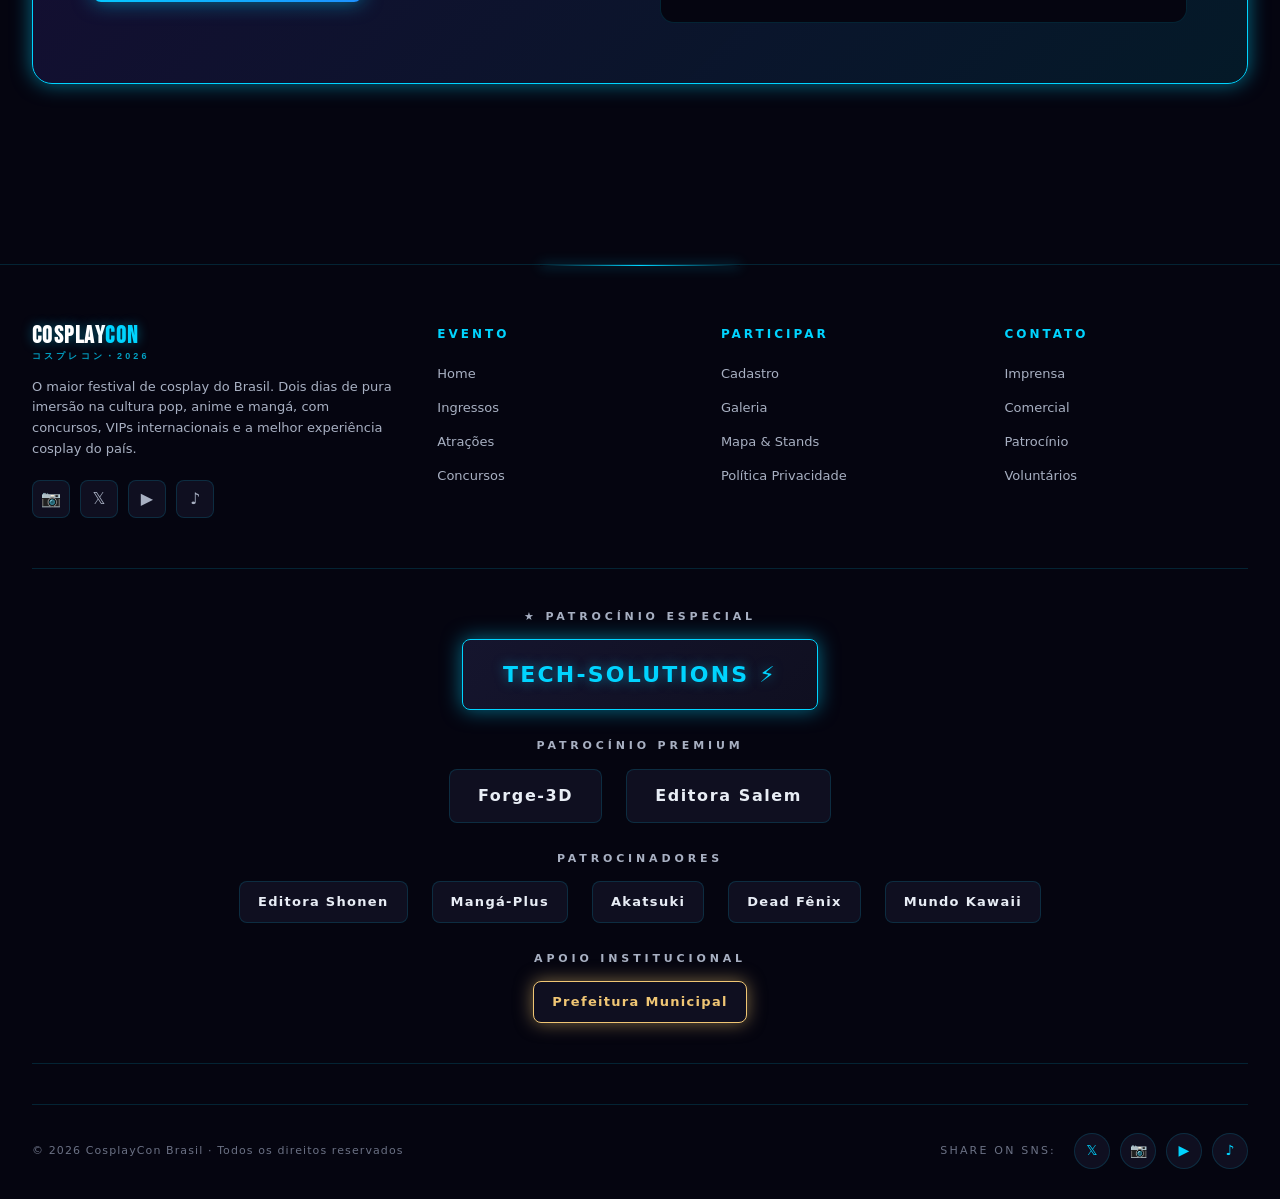
==== commit 97f3eb36: "Add files via upload" ====
--- a/index.html
+++ b/index.html
@@ -4,6 +4,9 @@
 <meta charset="UTF-8">
 <meta name="viewport" content="width=device-width, initial-scale=1.0">
 <title>CosplayCon Brasil 2026 · Toda a cultura cosplay está aqui</title>
+<link rel="preconnect" href="https://fonts.googleapis.com">
+<link rel="preconnect" href="https://fonts.gstatic.com" crossorigin>
+<link href="https://fonts.googleapis.com/css2?family=Bebas+Neue&display=swap" rel="stylesheet">
 <link rel="stylesheet" href="styles.css">
 </head>
 <body>
@@ -12,34 +15,21 @@
 <nav class="navbar" id="navbar">
   <div class="nav-container">
     <div class="nav-logo" data-page="home">
-      <div class="icon-wrap">⚡</div>
-      <div class="brand">Cosplay<span>Con</span></div>
+      <div class="brand">
+        <div class="brand-pt">Cosplay<span>Con</span></div>
+        <div class="brand-jp">コスプレコン・2026</div>
+      </div>
     </div>
     <ul class="nav-menu" id="navMenu">
       <li><a class="nav-link active" data-page="home">Home</a></li>
 
-      <li class="nav-item-drop">
-        <a class="nav-link" data-page="ingressos">Tickets ▾</a>
-        <div class="dropdown">
-          <a class="drop-link" data-page="ingressos"><span class="drop-tag">EPIC</span>Ingressos</a>
-          <a class="drop-link" data-page="cadastro"><span class="drop-tag rare">FAST</span>Fast Pass</a>
-        </div>
-      </li>
+      <li><a class="nav-link" data-page="ingressos">Tickets</a></li>
 
       <li><a class="nav-link" data-page="mapa">Floor Map</a></li>
 
-      <li class="nav-item-drop">
-        <a class="nav-link" data-page="atracoes">VIP</a>
-      </li>
-
-      <li class="nav-item-drop">
-        <a class="nav-link" data-page="concursos">Activities ▾</a>
-        <div class="dropdown wide">
-          <a class="drop-link" data-page="concursos"><span class="drop-ic">🏆</span>Concurso Cosplay</a>
-          <a class="drop-link" data-page="galeria"><span class="drop-ic">📸</span>Galeria & Ranking</a>
-          <a class="drop-link" data-page="atracoes"><span class="drop-ic">⭐</span>VIP</a>
-        </div>
-      </li>
+      <li><a class="nav-link" data-page="atracoes">VIP</a></li>
+
+      <li><a class="nav-link" data-page="concursos">Concurso</a></li>
 
       <li><a class="nav-link" data-page="galeria">Galeria</a></li>
 
@@ -109,7 +99,7 @@
 
   <!-- =========================== SLIDER DESTAQUES (referência AnimeJapan) =========================== -->
   <div class="news-slider">
-    <div class="news-slider-track" id="newsTrack">
+    <div class="news-slider-track">
       <div class="news-slide active">
         <div class="news-content">
           <span class="news-tag">★ NEWS</span>
@@ -143,7 +133,7 @@
 
     <div class="news-controls">
       <button class="news-arrow prev" id="newsPrev">‹</button>
-      <div class="news-dots" id="newsDots">
+      <div class="news-dots">
         <span class="dot active"></span>
         <span class="dot"></span>
         <span class="dot"></span>
@@ -151,6 +141,8 @@
       <button class="news-arrow next" id="newsNext">›</button>
     </div>
   </div>
+
+
   <!-- Highlights -->
   <div class="section">
     <div class="section-container">
@@ -557,6 +549,69 @@
         <p class="section-subtitle">Os melhores cosplays da edição. Curta seus favoritos e ajude a definir o líder do dia.</p>
       </div>
 
+      <!-- Aftermovie / Vídeo do Evento -->
+      <div class="aftermovie-section">
+        <div class="aftermovie-header">
+          <span class="aftermovie-tag">★ AFTERMOVIE ★</span>
+          <h3 class="aftermovie-title">Vídeo do <span>Evento</span></h3>
+          <p class="aftermovie-sub">Reviva os melhores momentos da CosplayCon Brasil 2026</p>
+        </div>
+
+        <div class="aftermovie-player-wrap">
+          <video
+            class="aftermovie-video"
+            controls
+            preload="metadata"
+            poster="images/aftermovie-poster.jpg"
+            playsinline
+            onerror="this.style.display='none'; this.parentElement.classList.add('video-err');"
+          >
+            <source
+              src="videos/aftermovie.mp4"
+              type="video/mp4"
+              onerror="this.parentElement.style.display='none'; this.parentElement.parentElement.classList.add('video-err');"
+            >
+            Seu navegador não suporta vídeo HTML5.
+          </video>
+
+          <!-- Fallback estilizado quando o vídeo ainda não foi adicionado -->
+          <div class="aftermovie-fallback">
+            <div class="play-icon">
+              <svg viewBox="0 0 24 24" width="56" height="56" fill="currentColor">
+                <path d="M8 5v14l11-7z"/>
+              </svg>
+            </div>
+            <div class="fb-title">Aftermovie em produção</div>
+            <div class="fb-sub">O vídeo oficial do evento estará disponível em breve</div>
+            <div class="fb-tag">VIDEO_001 · REELS · 9:16</div>
+          </div>
+        </div>
+
+        <div class="aftermovie-meta">
+          <div class="meta-it">
+            <span class="meta-ic">🎬</span>
+            <div>
+              <div class="meta-lb">Duração</div>
+              <div class="meta-vl">~3 min</div>
+            </div>
+          </div>
+          <div class="meta-it">
+            <span class="meta-ic">📅</span>
+            <div>
+              <div class="meta-lb">Gravado em</div>
+              <div class="meta-vl">15 &amp; 16 Nov</div>
+            </div>
+          </div>
+          <div class="meta-it">
+            <span class="meta-ic">🎵</span>
+            <div>
+              <div class="meta-lb">Trilha</div>
+              <div class="meta-vl">Original</div>
+            </div>
+          </div>
+        </div>
+      </div>
+
       <div class="gallery-leader">
         <div class="photo"></div>
         <div class="info">
@@ -623,97 +678,21 @@
 
       <div class="mapa-section">
         <div class="mapa-svg-container">
-          <svg viewBox="0 0 400 480" style="width:100%; height:auto; display:block" xmlns="http://www.w3.org/2000/svg">
-            <!-- Contorno -->
-            <rect x="10" y="10" width="380" height="460" fill="#0a0a18" stroke="#00d4ff" stroke-width="2" rx="6"/>
-
-            <!-- Palco -->
-            <rect x="130" y="22" width="140" height="50" fill="#6c2bd9" stroke="#00d4ff" stroke-width="1.5" filter="url(#glow)"/>
-            <text x="200" y="52" fill="#00d4ff" font-size="13" font-weight="900" text-anchor="middle">PALCO</text>
-
-            <!-- VIP Lounge -->
-            <rect x="290" y="22" width="90" height="50" fill="#2a1056" stroke="#f0c674" stroke-width="1.5" stroke-dasharray="4,3"/>
-            <text x="335" y="46" fill="#f0c674" font-size="11" font-weight="700" text-anchor="middle">VIP</text>
-            <text x="335" y="60" fill="#f0c674" font-size="9" text-anchor="middle">LOUNGE</text>
-
-            <!-- Saídas emergência -->
-            <rect x="10" y="120" width="14" height="36" fill="#dc2626" stroke="#fff"/>
-            <text x="17" y="142" fill="#fff" font-size="8" text-anchor="middle" transform="rotate(-90 17 142)">SAÍDA</text>
-            <rect x="376" y="120" width="14" height="36" fill="#dc2626" stroke="#fff"/>
-            <text x="383" y="142" fill="#fff" font-size="8" text-anchor="middle" transform="rotate(90 383 142)">SAÍDA</text>
-
-            <!-- Stands fileira 1 -->
-            <rect x="50" y="115" width="55" height="55" fill="#1e3a8a" stroke="#3b82f6"/>
-            <text x="77" y="142" fill="#fff" font-size="9" text-anchor="middle">Shonen</text>
-            <text x="77" y="155" fill="#9ca3af" font-size="7" text-anchor="middle">3×3m</text>
-
-            <rect x="115" y="115" width="55" height="55" fill="#1e3a8a" stroke="#3b82f6"/>
-            <text x="142" y="142" fill="#fff" font-size="9" text-anchor="middle">Salem</text>
-            <text x="142" y="155" fill="#9ca3af" font-size="7" text-anchor="middle">3×3m</text>
-
-            <rect x="180" y="115" width="55" height="55" fill="#1e3a8a" stroke="#3b82f6"/>
-            <text x="207" y="139" fill="#fff" font-size="9" text-anchor="middle">Mangá+</text>
-            <text x="207" y="155" fill="#9ca3af" font-size="7" text-anchor="middle">3×3m</text>
-
-            <rect x="245" y="115" width="70" height="55" fill="#6c2bd9" stroke="#f0c674" stroke-width="2"/>
-            <text x="280" y="138" fill="#f0c674" font-size="9" font-weight="700" text-anchor="middle">Forge-3D</text>
-            <text x="280" y="153" fill="#f0c674" font-size="7" text-anchor="middle">5×5m ⚡</text>
-
-            <!-- Stands fileira 2 -->
-            <rect x="50" y="195" width="55" height="55" fill="#5c1f1f" stroke="#dc2626"/>
-            <text x="77" y="222" fill="#fff" font-size="9" text-anchor="middle">Akatsuki</text>
-            <text x="77" y="235" fill="#9ca3af" font-size="7" text-anchor="middle">3×3m</text>
-
-            <rect x="115" y="195" width="55" height="55" fill="#5c1f1f" stroke="#dc2626"/>
-            <text x="142" y="218" fill="#fff" font-size="9" text-anchor="middle">Dead</text>
-            <text x="142" y="232" fill="#fff" font-size="9" text-anchor="middle">Fênix</text>
-
-            <rect x="180" y="195" width="55" height="55" fill="#14532d" stroke="#22c55e"/>
-            <text x="207" y="218" fill="#fff" font-size="9" text-anchor="middle">Mundo</text>
-            <text x="207" y="232" fill="#fff" font-size="9" text-anchor="middle">Kawaii</text>
-
-            <!-- Energia -->
-            <circle cx="335" cy="200" r="8" fill="#f0c674" filter="url(#glow)"/>
-            <text x="335" y="204" fill="#0a0a18" font-size="9" font-weight="900" text-anchor="middle">P</text>
-
-            <!-- Colunas -->
-            <rect x="100" y="280" width="18" height="18" fill="#1f2937" stroke="#6b7184" stroke-dasharray="2,2"/>
-            <text x="109" y="291" fill="#6b7184" font-size="6" text-anchor="middle">CO</text>
-            <rect x="240" y="280" width="18" height="18" fill="#1f2937" stroke="#6b7184" stroke-dasharray="2,2"/>
-            <text x="249" y="291" fill="#6b7184" font-size="6" text-anchor="middle">CO</text>
-
-            <!-- Hospital -->
-            <rect x="50" y="320" width="65" height="38" fill="#3d1d0a" stroke="#dc2626"/>
-            <text x="82" y="338" fill="#dc2626" font-size="9" font-weight="900" text-anchor="middle">+ Hospital</text>
-            <text x="82" y="350" fill="#dc2626" font-size="8" text-anchor="middle">de Cosplay</text>
-
-            <!-- Banheiros -->
-            <rect x="50" y="385" width="65" height="38" fill="#1c1c2e" stroke="#6b7184"/>
-            <text x="82" y="408" fill="#fff" font-size="11" text-anchor="middle">WC ♂</text>
-            <rect x="280" y="385" width="65" height="38" fill="#1c1c2e" stroke="#6b7184"/>
-            <text x="312" y="408" fill="#fff" font-size="11" text-anchor="middle">WC ♀</text>
-
-            <!-- Check-in / Entrada -->
-            <rect x="140" y="430" width="120" height="30" fill="#00d4ff" stroke="#fff"/>
-            <text x="200" y="451" fill="#0a0a18" font-size="12" font-weight="900" text-anchor="middle">↑ CHECK-IN</text>
-
-            <!-- Extintores -->
-            <circle cx="22" cy="55" r="6" fill="#dc2626"/><text x="22" y="58" fill="#fff" font-size="7" font-weight="900" text-anchor="middle">X</text>
-            <circle cx="378" cy="55" r="6" fill="#dc2626"/><text x="378" y="58" fill="#fff" font-size="7" font-weight="900" text-anchor="middle">X</text>
-            <circle cx="22" cy="250" r="6" fill="#dc2626"/><text x="22" y="253" fill="#fff" font-size="7" font-weight="900" text-anchor="middle">X</text>
-            <circle cx="378" cy="250" r="6" fill="#dc2626"/><text x="378" y="253" fill="#fff" font-size="7" font-weight="900" text-anchor="middle">X</text>
-
-            <!-- Glow filter -->
-            <defs>
-              <filter id="glow">
-                <feGaussianBlur stdDeviation="2.5" result="blur"/>
-                <feMerge>
-                  <feMergeNode in="blur"/>
-                  <feMergeNode in="SourceGraphic"/>
-                </feMerge>
-              </filter>
-            </defs>
-          </svg>
+          <div class="mapa-img-wrap">
+            <img
+              class="mapa-img"
+              src="images/mapa.jpg"
+              alt="Mapa do evento CosplayCon Brasil 2026 — Ginásio Municipal"
+              loading="lazy"
+              onerror="this.style.display='none'; this.parentElement.classList.add('img-err');"
+            >
+            <div class="mapa-img-fallback">
+              <div class="fb-ic">🗺️</div>
+              <div class="fb-title">Mapa em produção</div>
+              <div class="fb-sub">A planta final do evento será divulgada em breve</div>
+              <div class="fb-tag">MAP_001 · 800m²</div>
+            </div>
+          </div>
 
           <div class="mapa-legend">
             <div class="legend-it"><span class="sw" style="background:#6c2bd9; border:1px solid #00d4ff"></span> Palco / VIP</div>
@@ -722,6 +701,30 @@
             <div class="legend-it"><span class="sw" style="background:#dc2626"></span> Saída/Hospital</div>
             <div class="legend-it"><span class="sw" style="background:#f0c674; border-radius:50%"></span> Energia</div>
             <div class="legend-it"><span class="sw" style="background:#22c55e"></span> Pelúcias</div>
+          </div>
+
+          <!-- Como Chegar - Mapa de localização -->
+          <div class="como-chegar-section">
+            <div class="como-chegar-header">
+              <span class="como-chegar-tag">★ COMO CHEGAR ★</span>
+              <h3 class="como-chegar-title">Mapa de <span>Localização</span></h3>
+              <p class="como-chegar-sub">Encontre o caminho até o Ginásio Municipal</p>
+            </div>
+            <div class="como-chegar-img-wrap">
+              <img
+                class="como-chegar-img"
+                src="images/como-chegar.jpg"
+                alt="Mapa de localização e rota até o Ginásio Municipal"
+                loading="lazy"
+                onerror="this.style.display='none'; this.parentElement.classList.add('img-err');"
+              >
+              <div class="como-chegar-fallback">
+                <div class="fb-ic">📍</div>
+                <div class="fb-title">Mapa de rotas em produção</div>
+                <div class="fb-sub">Em breve disponibilizaremos a melhor rota até o evento</div>
+                <div class="fb-tag">ROUTE_001 · Ginásio Municipal</div>
+              </div>
+            </div>
           </div>
         </div>
 
@@ -872,12 +875,30 @@
             <label>Seu universo favorito *</label>
             <div class="form-mvdc" id="fUniverso">
               <div class="mvdc-card marvel" data-value="Marvel">
-                <div class="lg">MARVEL</div>
-                <div class="ds">Heróis & Vilões</div>
+                <img
+                  class="mvdc-img"
+                  src="images/marvel.png"
+                  alt="Marvel"
+                  loading="lazy"
+                  onerror="this.style.display='none'; this.parentElement.classList.add('img-err');"
+                >
+                <div class="mvdc-fallback">
+                  <div class="lg">MARVEL</div>
+                  <div class="ds">Heróis & Vilões</div>
+                </div>
               </div>
               <div class="mvdc-card dc" data-value="DC">
-                <div class="lg">DC</div>
-                <div class="ds">Universo DC</div>
+                <img
+                  class="mvdc-img"
+                  src="images/dc.png"
+                  alt="DC"
+                  loading="lazy"
+                  onerror="this.style.display='none'; this.parentElement.classList.add('img-err');"
+                >
+                <div class="mvdc-fallback">
+                  <div class="lg">DC</div>
+                  <div class="ds">Universo DC</div>
+                </div>
               </div>
             </div>
             <div class="form-error" data-for="fUniverso"></div>
@@ -933,7 +954,7 @@
     <div class="ticket-wrap">
       <button class="ticket-close" id="ticketClose" aria-label="Fechar">×</button>
 
-      <div class="ticket-card-result" id="ticketCard">
+      <div class="ticket-card-result">
         <!-- Borda decorativa -->
         <div class="ticket-corner tl"></div>
         <div class="ticket-corner tr"></div>
@@ -949,77 +970,14 @@
           </div>
           <div class="ticket-jp">登録完了</div>
           <div class="ticket-title-success">Cadastro realizado!</div>
-          <div class="ticket-sub">Seu ticket e convite estão prontos</div>
-        </div>
-
-        <!-- Tabs Ticket / Convite -->
-        <div class="ticket-tabs">
-          <button class="ticket-tab active" data-tab="ticket">
-            <span>🎫</span> Ticket
-          </button>
-          <button class="ticket-tab" data-tab="convite">
-            <span>💌</span> Convite
-          </button>
-        </div>
-
-        <!-- View: Ticket (padrão) -->
-        <div class="ticket-view active" data-view="ticket">
-          <div class="ticket-content">
-            <div class="ticket-info">
-              <div class="ticket-event-name">CosplayCon Brasil 2026</div>
-              <div class="ticket-event-tagline">コスプレのすべてが、ここにある</div>
-
-              <div class="ticket-rows">
-                <div class="ticket-row">
-                  <span class="ticket-lb">Nome</span>
-                  <span class="ticket-vl" id="rNome">—</span>
-                </div>
-                <div class="ticket-row">
-                  <span class="ticket-lb">E-mail</span>
-                  <span class="ticket-vl" id="rEmail">—</span>
-                </div>
-                <div class="ticket-row">
-                  <span class="ticket-lb">WhatsApp</span>
-                  <span class="ticket-vl" id="rTel">—</span>
-                </div>
-                <div class="ticket-row">
-                  <span class="ticket-lb">Instagram</span>
-                  <span class="ticket-vl" id="rIg">—</span>
-                </div>
-                <div class="ticket-row">
-                  <span class="ticket-lb">Universo</span>
-                  <span class="ticket-vl" id="rUniverso">—</span>
-                </div>
-                <div class="ticket-row highlight">
-                  <span class="ticket-lb">Categoria</span>
-                  <span class="ticket-vl" id="rTipo">—</span>
-                </div>
-              </div>
-
-              <div class="ticket-date">
-                <div class="ticket-date-day">15 &amp; 16 NOV</div>
-                <div class="ticket-date-place">Ginásio Municipal · Brasil</div>
-              </div>
-            </div>
-
-            <!-- Separador perfurado -->
-            <div class="ticket-perforated"></div>
-
-            <!-- QR Code -->
-            <div class="ticket-qr-area">
-              <div class="ticket-qr-label">★ Hunter ID ★</div>
-              <div class="ticket-qr" id="qrCode"></div>
-              <div class="ticket-qr-code" id="qrCodeId">CSP-0000-0000</div>
-              <div class="ticket-qr-note">Scan no check-in</div>
-            </div>
-          </div>
-        </div>
-
-        <!-- View: Convite -->
-        <div class="ticket-view" data-view="convite">
+          <div class="ticket-sub">Apresente o QR Code do convite na entrada</div>
+        </div>
+
+        <!-- Convite + Brindes (sem abas) -->
+        <div class="convite-section">
           <div class="convite-wrap">
             <!-- O convite tem formato 9:16 estilo story -->
-            <div class="convite-card" id="conviteCard">
+            <div class="convite-card">
               <!-- Imagem hero (será preenchida via JS de acordo com o tipo) -->
               <div class="convite-hero" id="conviteHero"></div>
               <div class="convite-hero-overlay"></div>
@@ -1063,11 +1021,33 @@
                   </div>
                 </div>
 
-                <div class="convite-footer">
+                <div class="convite-footer-card">
                   <span class="convite-tagline">コスプレのすべてが、ここにある</span>
                   <span class="convite-hashtag">#CosplayConBR2026</span>
                 </div>
               </div>
+            </div>
+          </div>
+
+          <!-- Seção de Brindes -->
+          <div class="brindes-section">
+            <div class="brindes-header">
+              <div class="brindes-tag">★ MERCH BTS ★</div>
+              <h3 class="brindes-title">Seus brindes <span>inclusos</span></h3>
+              <p class="brindes-sub">Retire no balcão de credenciamento com seu Hunter ID</p>
+            </div>
+            <div class="brindes-img-wrap">
+              <img
+                class="brindes-img"
+                src="https://raw.githubusercontent.com/juliaguerino-hub/portfolio-assets/refs/heads/main/cosplaycon_merch_bts_ticket.svg"
+                alt="Brindes inclusos no kit CosplayCon Brasil 2026"
+                loading="lazy"
+                onerror="this.parentElement.classList.add('img-err'); this.style.display='none'; this.parentElement.insertAdjacentHTML('beforeend', '<div class=&quot;brindes-img-fallback&quot;><span>🎁</span><strong>Kit de Brindes</strong><small>Adesivos · Chaveiro · Patch · Ecobag</small></div>');"
+              >
+            </div>
+            <div class="brindes-note">
+              <span class="brindes-note-ic">📦</span>
+              <span>Kit oficial · disponível apenas durante o evento · entrega no credenciamento</span>
             </div>
           </div>
         </div>
@@ -1075,7 +1055,7 @@
         <!-- Footer (botões) -->
         <div class="ticket-footer">
           <button class="btn btn-secondary" id="ticketDownload">
-            ⬇ <span id="downloadLabel">Baixar Ticket</span>
+            ⬇ Baixar Convite
           </button>
           <button class="btn btn-primary" id="ticketDone">
             ✓ Concluir
@@ -1091,8 +1071,10 @@
   <div class="footer-container">
     <div class="footer-brand">
       <div class="nav-logo">
-        <div class="icon-wrap">⚡</div>
-        <div class="brand">Cosplay<span>Con</span></div>
+        <div class="brand">
+          <div class="brand-pt">Cosplay<span>Con</span></div>
+          <div class="brand-jp">コスプレコン・2026</div>
+        </div>
       </div>
       <p>O maior festival de cosplay do Brasil. Dois dias de pura imersão na cultura pop, anime e mangá, com concursos, VIPs internacionais e a melhor experiência cosplay do país.</p>
       <div class="footer-socials">
@@ -1183,4 +1165,4 @@
 <script src="script.js" defer></script>
 
 </body>
-</html>
+</html>
--- a/styles.css
+++ b/styles.css
@@ -8,13 +8,11 @@
     /* PALETA SOLO LEVELING */
     --bg-deep: #050510;
     --bg-dark: #0a0a18;
-    --bg-mid:  #11112a;
     --bg-card: #0f0f20;
     --bg-elev: #15152e;
     --bg-glass: rgba(20, 20, 45, 0.55);
 
     --ciano:   #00d4ff;       /* sistema, glow primário */
-    --ciano-2: #4ee2ff;
     --azul:    #1e90ff;
     --roxo:    #6c2bd9;       /* magia, mana */
     --roxo-2:  #4c1d95;
@@ -105,32 +103,31 @@
     cursor: pointer;
     user-select: none;
   }
-  .nav-logo .icon-wrap{
-    width: 42px; height: 42px;
-    background: linear-gradient(135deg, var(--ciano), var(--roxo));
-    border-radius: 8px;
-    display: flex; align-items: center; justify-content: center;
-    font-size: 22px;
-    box-shadow: var(--glow-cy);
-    position: relative;
-  }
-  .nav-logo .icon-wrap::after{
-    content: "";
-    position: absolute;
-    inset: -2px;
-    border: 1px solid var(--ciano);
-    border-radius: 8px;
-    opacity: 0.5;
-  }
+  /* Logo Katakana Fusion: PT em cima + japonês embaixo */
   .nav-logo .brand{
-    font-family: 'Georgia', serif;
-    font-size: 22px;
-    font-weight: 900;
-    letter-spacing: 0.05em;
+    display: flex;
+    flex-direction: column;
+    line-height: 0.95;
+  }
+  .nav-logo .brand-pt{
+    font-family: 'Bebas Neue', 'Helvetica Neue', Impact, sans-serif;
+    font-size: 24px;
+    font-weight: 900;
+    letter-spacing: 0.06em;
     color: #fff;
+    text-transform: uppercase;
     text-shadow: 0 0 12px rgba(0, 212, 255, 0.4);
   }
-  .nav-logo .brand span{ color: var(--ciano) }
+  .nav-logo .brand-pt span{ color: var(--ciano) }
+  .nav-logo .brand-jp{
+    font-family: 'Yu Gothic', 'Hiragino Sans', 'Noto Sans JP', sans-serif;
+    font-size: 9px;
+    color: var(--ciano);
+    letter-spacing: 0.35em;
+    margin-top: 4px;
+    opacity: 0.75;
+    font-weight: 600;
+  }
   .nav-menu{
     display: flex;
     align-items: center;
@@ -819,6 +816,183 @@
     font-weight: 700;
   }
 
+  /* ============ AFTERMOVIE / VÍDEO DO EVENTO ============ */
+  .aftermovie-section{
+    margin-bottom: 50px;
+  }
+  .aftermovie-header{
+    text-align: center;
+    margin-bottom: 20px;
+  }
+  .aftermovie-tag{
+    display: inline-block;
+    font-size: 10px;
+    color: var(--ciano);
+    letter-spacing: 0.35em;
+    font-weight: 800;
+    padding: 4px 12px;
+    border: 1px solid var(--ciano);
+    border-radius: 4px;
+    background: rgba(0, 212, 255, 0.05);
+    margin-bottom: 12px;
+  }
+  .aftermovie-title{
+    font-family: 'Georgia', serif;
+    font-size: 26px;
+    font-weight: 900;
+    color: #fff;
+    line-height: 1;
+    text-shadow: 0 0 14px rgba(0, 212, 255, 0.3);
+  }
+  .aftermovie-title span{
+    background: linear-gradient(135deg, var(--ciano), var(--roxo));
+    -webkit-background-clip: text;
+    background-clip: text;
+    -webkit-text-fill-color: transparent;
+  }
+  .aftermovie-sub{
+    margin-top: 8px;
+    font-size: 13px;
+    color: var(--texto-2);
+  }
+
+  /* Player wrapper - aspect 9:16 (Reels/Stories), centralizado */
+  .aftermovie-player-wrap{
+    position: relative;
+    width: 100%;
+    max-width: 340px;
+    aspect-ratio: 9 / 16;
+    margin: 0 auto;
+    background: #0a0a18;
+    border: 2px solid var(--ciano);
+    border-radius: 16px;
+    overflow: hidden;
+    box-shadow:
+      0 0 0 1px rgba(0, 212, 255, 0.3),
+      0 0 40px rgba(0, 212, 255, 0.2),
+      0 20px 50px rgba(0, 0, 0, 0.6);
+  }
+  .aftermovie-video{
+    width: 100%;
+    height: 100%;
+    display: block;
+    background: #000;
+    object-fit: contain;
+    position: relative;
+    z-index: 2;
+  }
+  /* Quando o vídeo falha em carregar, escondemos ele e o fallback fica visível */
+  .aftermovie-player-wrap.video-err .aftermovie-video{
+    display: none;
+  }
+  /* Fallback exibido quando o vídeo não está disponível */
+  .aftermovie-fallback{
+    position: absolute;
+    inset: 0;
+    display: flex;
+    flex-direction: column;
+    align-items: center;
+    justify-content: center;
+    gap: 14px;
+    padding: 32px;
+    text-align: center;
+    pointer-events: none;
+    z-index: 1;
+    background:
+      repeating-linear-gradient(
+        45deg,
+        transparent 0 30px,
+        rgba(0, 212, 255, 0.03) 30px 31px
+      ),
+      radial-gradient(ellipse at center, rgba(108, 43, 217, 0.2), transparent 70%);
+  }
+  .aftermovie-fallback .play-icon{
+    width: 90px;
+    height: 90px;
+    border-radius: 50%;
+    background: linear-gradient(135deg, var(--ciano), var(--roxo));
+    display: flex;
+    align-items: center;
+    justify-content: center;
+    color: #fff;
+    box-shadow:
+      0 0 30px rgba(0, 212, 255, 0.5),
+      0 0 60px rgba(108, 43, 217, 0.3);
+    padding-left: 6px;
+    animation: pulseGlow 2.5s ease-in-out infinite;
+  }
+  @keyframes pulseGlow{
+    0%, 100% { transform: scale(1); box-shadow: 0 0 30px rgba(0, 212, 255, 0.5), 0 0 60px rgba(108, 43, 217, 0.3) }
+    50% { transform: scale(1.05); box-shadow: 0 0 40px rgba(0, 212, 255, 0.7), 0 0 80px rgba(108, 43, 217, 0.5) }
+  }
+  .aftermovie-fallback .fb-title{
+    font-family: 'Georgia', serif;
+    font-size: 22px;
+    font-weight: 900;
+    color: var(--ciano);
+    text-shadow: 0 0 14px rgba(0, 212, 255, 0.4);
+  }
+  .aftermovie-fallback .fb-sub{
+    font-size: 13px;
+    color: var(--texto-2);
+    max-width: 360px;
+    line-height: 1.5;
+  }
+  .aftermovie-fallback .fb-tag{
+    margin-top: 4px;
+    font-family: monospace;
+    font-size: 10px;
+    color: var(--ouro);
+    letter-spacing: 0.3em;
+    padding: 4px 10px;
+    border: 1px solid var(--ouro);
+    border-radius: 3px;
+    opacity: 0.7;
+  }
+
+  /* Meta info (duração, data, trilha) */
+  .aftermovie-meta{
+    max-width: 900px;
+    margin: 18px auto 0;
+    display: grid;
+    grid-template-columns: repeat(3, 1fr);
+    gap: 14px;
+  }
+  .aftermovie-meta .meta-it{
+    background: var(--bg-card);
+    border: 1px solid var(--linha);
+    border-radius: 10px;
+    padding: 14px 18px;
+    display: flex;
+    align-items: center;
+    gap: 14px;
+  }
+  .aftermovie-meta .meta-ic{
+    font-size: 24px;
+    flex-shrink: 0;
+  }
+  .aftermovie-meta .meta-lb{
+    font-size: 10px;
+    color: var(--suave);
+    letter-spacing: 0.2em;
+    text-transform: uppercase;
+    font-weight: 700;
+  }
+  .aftermovie-meta .meta-vl{
+    color: #fff;
+    font-weight: 700;
+    font-size: 14px;
+    margin-top: 2px;
+  }
+  @media (max-width: 768px) {
+    .aftermovie-title { font-size: 22px }
+    .aftermovie-meta { grid-template-columns: 1fr; gap: 10px }
+    .aftermovie-fallback .play-icon { width: 64px; height: 64px }
+    .aftermovie-fallback .play-icon svg { width: 36px; height: 36px }
+    .aftermovie-fallback .fb-title { font-size: 18px }
+    .aftermovie-fallback .fb-sub { font-size: 12px }
+  }
+
   /* ============ GALERIA ============ */
   .gallery-leader{
     background: linear-gradient(135deg, rgba(108, 43, 217, 0.25), rgba(0, 212, 255, 0.15));
@@ -986,6 +1160,85 @@
     color: var(--ciano);
     letter-spacing: 0.2em;
     opacity: 0.5;
+    z-index: 2;
+  }
+
+  /* Wrapper da imagem do mapa — mantém aspect-ratio 5:6 (igual ao SVG antigo 400x480) */
+  .mapa-img-wrap{
+    position: relative;
+    width: 100%;
+    aspect-ratio: 5 / 6;
+    background: #0a0a18;
+    border: 2px solid var(--ciano);
+    border-radius: 6px;
+    overflow: hidden;
+    box-shadow: 0 0 24px rgba(0, 212, 255, 0.15) inset, 0 0 12px rgba(0, 212, 255, 0.1);
+    display: flex;
+    align-items: center;
+    justify-content: center;
+  }
+  .mapa-img{
+    display: block;
+    width: 100%;
+    height: 100%;
+    object-fit: contain;
+  }
+  /* Fallback (aparece se a imagem não carregar OU enquanto não tem imagem) */
+  .mapa-img-fallback{
+    position: absolute;
+    inset: 0;
+    display: flex;
+    flex-direction: column;
+    align-items: center;
+    justify-content: center;
+    gap: 10px;
+    padding: 24px;
+    text-align: center;
+    pointer-events: none;
+    background:
+      repeating-linear-gradient(
+        45deg,
+        transparent 0 24px,
+        rgba(0, 212, 255, 0.03) 24px 25px
+      ),
+      radial-gradient(ellipse at center, rgba(108, 43, 217, 0.15), transparent 70%);
+  }
+  .mapa-img-fallback .fb-ic{
+    font-size: 56px;
+    opacity: 0.5;
+    filter: drop-shadow(0 0 18px rgba(0, 212, 255, 0.4));
+  }
+  .mapa-img-fallback .fb-title{
+    font-family: 'Georgia', serif;
+    font-size: 18px;
+    font-weight: 900;
+    color: var(--ciano);
+    text-shadow: 0 0 12px rgba(0, 212, 255, 0.4);
+  }
+  .mapa-img-fallback .fb-sub{
+    font-size: 12px;
+    color: var(--texto-2);
+    max-width: 240px;
+    line-height: 1.5;
+  }
+  .mapa-img-fallback .fb-tag{
+    margin-top: 6px;
+    font-family: monospace;
+    font-size: 10px;
+    color: var(--ouro);
+    letter-spacing: 0.3em;
+    padding: 4px 10px;
+    border: 1px solid var(--ouro);
+    border-radius: 3px;
+    opacity: 0.7;
+  }
+  /* Quando img carrega ok, escondemos o fallback de baixo dela */
+  .mapa-img-wrap:has(img:not([style*="display: none"])) .mapa-img-fallback{
+    display: none;
+  }
+  /* No estado de erro o img-wrap recebe a classe img-err via onerror */
+  .mapa-img-wrap.img-err .mapa-img-fallback{
+    display: flex;
   }
   .mapa-legend{
     display: grid;
@@ -1014,6 +1267,124 @@
     gap: 18px;
     transition: all 0.2s;
     cursor: pointer;
+  }
+
+  /* ============ COMO CHEGAR (mapa de rota abaixo da legenda) ============ */
+  .como-chegar-section{
+    margin-top: 32px;
+    padding-top: 24px;
+    border-top: 1px dashed var(--linha);
+  }
+  .como-chegar-header{
+    text-align: center;
+    margin-bottom: 18px;
+  }
+  .como-chegar-tag{
+    display: inline-block;
+    font-size: 10px;
+    color: var(--ciano);
+    letter-spacing: 0.35em;
+    font-weight: 800;
+    padding: 4px 12px;
+    border: 1px solid var(--ciano);
+    border-radius: 4px;
+    background: rgba(0, 212, 255, 0.05);
+    margin-bottom: 12px;
+  }
+  .como-chegar-title{
+    font-family: 'Georgia', serif;
+    font-size: 22px;
+    font-weight: 900;
+    color: #fff;
+    line-height: 1;
+    text-shadow: 0 0 12px rgba(0, 212, 255, 0.3);
+  }
+  .como-chegar-title span{
+    background: linear-gradient(135deg, var(--ciano), var(--azul));
+    -webkit-background-clip: text;
+    background-clip: text;
+    -webkit-text-fill-color: transparent;
+  }
+  .como-chegar-sub{
+    margin-top: 6px;
+    font-size: 12px;
+    color: var(--texto-2);
+  }
+  /* Wrapper da imagem — aspect ratio 16:9 (típico de mapa de rota) */
+  .como-chegar-img-wrap{
+    position: relative;
+    width: 100%;
+    aspect-ratio: 16 / 9;
+    background: #0a0a18;
+    border: 2px solid var(--ciano);
+    border-radius: 8px;
+    overflow: hidden;
+    box-shadow: 0 0 24px rgba(0, 212, 255, 0.15) inset;
+    display: flex;
+    align-items: center;
+    justify-content: center;
+  }
+  .como-chegar-img{
+    display: block;
+    width: 100%;
+    height: 100%;
+    object-fit: cover;
+  }
+  /* Fallback bonito (mesmo padrão do mapa principal) */
+  .como-chegar-fallback{
+    position: absolute;
+    inset: 0;
+    display: flex;
+    flex-direction: column;
+    align-items: center;
+    justify-content: center;
+    gap: 10px;
+    padding: 20px;
+    text-align: center;
+    pointer-events: none;
+    background:
+      repeating-linear-gradient(
+        -45deg,
+        transparent 0 24px,
+        rgba(0, 212, 255, 0.03) 24px 25px
+      ),
+      radial-gradient(ellipse at center, rgba(108, 43, 217, 0.12), transparent 70%);
+  }
+  .como-chegar-fallback .fb-ic{
+    font-size: 48px;
+    opacity: 0.6;
+    filter: drop-shadow(0 0 16px rgba(0, 212, 255, 0.4));
+  }
+  .como-chegar-fallback .fb-title{
+    font-family: 'Georgia', serif;
+    font-size: 16px;
+    font-weight: 900;
+    color: var(--ciano);
+    text-shadow: 0 0 12px rgba(0, 212, 255, 0.4);
+  }
+  .como-chegar-fallback .fb-sub{
+    font-size: 11px;
+    color: var(--texto-2);
+    max-width: 280px;
+    line-height: 1.5;
+  }
+  .como-chegar-fallback .fb-tag{
+    margin-top: 4px;
+    font-family: monospace;
+    font-size: 9px;
+    color: var(--ouro);
+    letter-spacing: 0.3em;
+    padding: 3px 8px;
+    border: 1px solid var(--ouro);
+    border-radius: 3px;
+    opacity: 0.7;
+  }
+  /* Lógica show/hide do fallback */
+  .como-chegar-img-wrap:has(img:not([style*="display: none"])) .como-chegar-fallback{
+    display: none;
+  }
+  .como-chegar-img-wrap.img-err .como-chegar-fallback{
+    display: flex;
   }
   .stands-list-container .stand-item:hover{
     border-color: var(--ciano);
@@ -1145,13 +1516,21 @@
     margin-top: 8px;
   }
   .mvdc-card{
-    padding: 24px 16px;
+    padding: 18px 16px;
     background: var(--bg-deep);
     border: 2px solid var(--linha);
     border-radius: 12px;
     text-align: center;
     cursor: pointer;
     transition: all 0.2s;
+    /* Mínimo de altura pra ficar igual entre marvel/dc, com ou sem imagem */
+    min-height: 120px;
+    display: flex;
+    flex-direction: column;
+    align-items: center;
+    justify-content: center;
+    position: relative;
+    overflow: hidden;
   }
   .mvdc-card:hover{ border-color: var(--ciano) }
   .mvdc-card.selected{
@@ -1159,15 +1538,40 @@
     background: rgba(0, 212, 255, 0.05);
     box-shadow: var(--glow-cy);
   }
-  .mvdc-card .lg{
+  /* Imagem real do logo (Marvel/DC) — preenche o card mantendo proporção */
+  .mvdc-img{
+    max-width: 100%;
+    max-height: 80px;
+    width: auto;
+    height: auto;
+    object-fit: contain;
+    display: block;
+    filter: drop-shadow(0 4px 12px rgba(0, 0, 0, 0.4));
+    transition: transform 0.2s;
+  }
+  .mvdc-card:hover .mvdc-img{
+    transform: scale(1.05);
+  }
+  /* Fallback de texto (mostrado se a imagem ainda não estiver no projeto) */
+  .mvdc-fallback{
+    display: none;
+    flex-direction: column;
+    align-items: center;
+    justify-content: center;
+  }
+  /* Se imagem falhar, esconde img e mostra fallback */
+  .mvdc-card.img-err .mvdc-img{ display: none }
+  .mvdc-card.img-err .mvdc-fallback{ display: flex }
+  /* Estilos do fallback (igual ao antigo, só ativados se for usado) */
+  .mvdc-fallback .lg{
     font-family: 'Georgia', serif;
     font-size: 28px;
     font-weight: 900;
     letter-spacing: -0.02em;
   }
-  .mvdc-card.marvel .lg{ color: #e62429 }
-  .mvdc-card.dc .lg{ color: #0476f2 }
-  .mvdc-card .ds{
+  .mvdc-card.marvel .mvdc-fallback .lg{ color: #e62429 }
+  .mvdc-card.dc .mvdc-fallback .lg{ color: #0476f2 }
+  .mvdc-fallback .ds{
     font-size: 10px;
     color: var(--suave);
     letter-spacing: 0.2em;
@@ -1175,7 +1579,7 @@
     margin-top: 6px;
     font-weight: 600;
   }
-  .mvdc-card.selected .ds{ color: var(--ciano) }
+  .mvdc-card.selected .mvdc-fallback .ds{ color: var(--ciano) }
 
   .form-tipos{ margin-top: 8px }
   .tipo-row{
@@ -1360,118 +1764,6 @@
      ESTILOS DOS NOVOS COMPONENTES (AnimeJapan style)
   ============================================ */
 
-  /* ============ MEGAMENU / DROPDOWNS ============ */
-  .nav-item-drop {
-    position: relative;
-    list-style: none;
-  }
-  .nav-item-drop > .nav-link {
-    display: inline-block;
-  }
-  .dropdown {
-    position: absolute;
-    top: 100%;
-    left: 0;
-    min-width: 240px;
-    background: var(--bg-dark);
-    border: 1px solid var(--linha);
-    border-radius: 10px;
-    padding: 8px;
-    margin-top: 12px;
-    opacity: 0;
-    visibility: hidden;
-    transform: translateY(-8px);
-    transition: all 0.25s;
-    box-shadow: 0 20px 50px rgba(0, 0, 0, 0.6), var(--glow-cy);
-    z-index: 200;
-  }
-  .dropdown.wide {
-    min-width: 280px;
-    display: grid;
-    grid-template-columns: 1fr 1fr;
-    gap: 4px;
-  }
-  .nav-item-drop:hover .dropdown {
-    opacity: 1;
-    visibility: visible;
-    transform: translateY(0);
-  }
-  .drop-link {
-    display: flex;
-    align-items: center;
-    gap: 10px;
-    padding: 11px 14px;
-    border-radius: 6px;
-    color: var(--texto-2);
-    font-size: 13px;
-    font-weight: 600;
-    text-decoration: none;
-    cursor: pointer;
-    transition: all 0.15s;
-    letter-spacing: 0.05em;
-  }
-  .drop-link:hover {
-    background: rgba(0, 212, 255, 0.08);
-    color: var(--ciano);
-    transform: translateX(4px);
-  }
-  .drop-tag {
-    background: var(--ciano);
-    color: var(--bg-deep);
-    padding: 2px 7px;
-    border-radius: 3px;
-    font-size: 9px;
-    font-weight: 900;
-    letter-spacing: 0.15em;
-  }
-  .drop-tag.rare {
-    background: linear-gradient(135deg, var(--ouro), #c89412);
-  }
-  .drop-tag.legend {
-    background: linear-gradient(135deg, var(--roxo), var(--roxo-2));
-    color: #fff;
-  }
-  .drop-ic {
-    font-size: 16px;
-    width: 24px;
-    text-align: center;
-  }
-
-  /* Stage colors (referência AnimeJapan: Red/Blue/Green/White stages) */
-  .stage-dot {
-    width: 10px;
-    height: 10px;
-    border-radius: 50%;
-    flex-shrink: 0;
-    box-shadow: 0 0 8px currentColor;
-  }
-  .stage-dot.red { background: #ff4d4d; color: #ff4d4d; }
-  .stage-dot.blue { background: var(--ciano); color: var(--ciano); }
-  .stage-dot.green { background: var(--verde); color: var(--verde); }
-  .stage-dot.white { background: #fff; color: #fff; }
-
-  /* Language switcher */
-  .nav-lang {
-    display: flex;
-    align-items: center;
-    gap: 4px;
-    margin-left: 16px;
-    padding-left: 16px;
-    border-left: 1px solid var(--linha);
-  }
-  .lang-link {
-    font-size: 11px;
-    font-weight: 700;
-    color: var(--suave);
-    padding: 6px 8px;
-    cursor: pointer;
-    transition: color 0.2s;
-    letter-spacing: 0.1em;
-  }
-  .lang-link:hover, .lang-link.active {
-    color: var(--ciano);
-  }
-
   /* ============ TAGLINE JAPONÊS NO HERO ============ */
   .hero-tagline-jp {
     font-family: 'Yu Gothic', 'Hiragino Sans', 'Noto Sans JP', sans-serif;
@@ -1638,7 +1930,7 @@
     box-shadow: var(--glow-cy);
     transform: scale(1.3);
   }
-  
+
   /* ============ TIERS DE PATROCINADORES ============ */
   .sponsors-tiers {
     max-width: 1400px;
@@ -1741,27 +2033,11 @@
 
   /* ============ AJUSTES RESPONSIVOS DOS NOVOS COMPONENTES ============ */
   @media (max-width: 968px) {
-    .dropdown {
-      position: static;
-      opacity: 1;
-      visibility: visible;
-      transform: none;
-      box-shadow: none;
-      border: 0;
-      background: transparent;
-      padding: 6px 12px;
-      margin-top: 0;
-    }
-    .dropdown.wide { grid-template-columns: 1fr }
-    .nav-lang { margin-left: 0; padding-left: 0; border: 0; margin-top: 12px }
     .news-slide { grid-template-columns: 1fr }
     .news-img { min-height: 200px; order: -1 }
     .news-content { padding: 30px 24px }
     .news-content h3 { font-size: 22px }
     .hero-tagline-jp { font-size: 14px; letter-spacing: 0.2em }
-    .pickup-grid { grid-template-columns: repeat(2, 1fr); gap: 12px }
-    .pickup-card { padding: 24px 14px }
-    .pickup-ic { font-size: 36px }
     .sponsor-logo.big { font-size: 18px; padding: 14px 28px }
   }
 
@@ -1806,7 +2082,7 @@
     display: none;
     align-items: center;
     justify-content: center;
-    padding: 24px;
+    padding: 20px;
     overflow-y: auto;
   }
   .ticket-modal.show {
@@ -1825,27 +2101,27 @@
   }
   .ticket-wrap {
     position: relative;
-    max-width: 900px;
+    max-width: 560px;
     width: 100%;
     margin: auto;
     z-index: 10001;
     animation: ticketIn 0.5s cubic-bezier(0.34, 1.56, 0.64, 1);
   }
   @keyframes ticketIn {
-    from { transform: scale(0.85) translateY(40px); opacity: 0 }
+    from { transform: scale(0.9) translateY(30px); opacity: 0 }
     to { transform: scale(1) translateY(0); opacity: 1 }
   }
   .ticket-close {
     position: absolute;
-    top: 14px;
-    right: 14px;
-    width: 38px;
-    height: 38px;
+    top: 10px;
+    right: 10px;
+    width: 32px;
+    height: 32px;
     border-radius: 50%;
     background: rgba(5, 5, 16, 0.85);
     border: 1px solid var(--ciano);
     color: var(--ciano);
-    font-size: 22px;
+    font-size: 18px;
     cursor: pointer;
     display: flex;
     align-items: center;
@@ -1864,46 +2140,56 @@
   .ticket-card-result {
     background: linear-gradient(135deg, var(--bg-card) 0%, var(--bg-dark) 100%);
     border: 2px solid var(--ciano);
-    border-radius: 20px;
+    border-radius: 16px;
     overflow: hidden;
-    box-shadow: var(--glow-cy-strong), 0 30px 80px rgba(0, 0, 0, 0.8);
-    position: relative;
-  }
+    box-shadow: var(--glow-cy-strong), 0 20px 50px rgba(0, 0, 0, 0.8);
+    position: relative;
+    max-height: calc(100vh - 40px);
+    display: flex;
+    flex-direction: column;
+  }
+  /* Os filhos do card formam um flex column com 1 área scrollável no meio */
+  .ticket-header { flex-shrink: 0 }
+  .ticket-footer { flex-shrink: 0 }
 
   /* Cantos brilhantes */
   .ticket-corner {
     position: absolute;
-    width: 30px;
-    height: 30px;
+    width: 22px;
+    height: 22px;
     border: 2px solid var(--ciano);
-    box-shadow: 0 0 15px var(--ciano);
+    box-shadow: 0 0 12px var(--ciano);
     pointer-events: none;
   }
-  .ticket-corner.tl { top: 12px; left: 12px; border-right: 0; border-bottom: 0 }
-  .ticket-corner.tr { top: 12px; right: 12px; border-left: 0; border-bottom: 0 }
-  .ticket-corner.bl { bottom: 12px; left: 12px; border-right: 0; border-top: 0 }
-  .ticket-corner.br { bottom: 12px; right: 12px; border-left: 0; border-top: 0 }
+  .ticket-corner.tl { top: 8px; left: 8px; border-right: 0; border-bottom: 0 }
+  .ticket-corner.tr { top: 8px; right: 8px; border-left: 0; border-bottom: 0 }
+  .ticket-corner.bl { bottom: 8px; left: 8px; border-right: 0; border-top: 0 }
+  .ticket-corner.br { bottom: 8px; right: 8px; border-left: 0; border-top: 0 }
 
   /* Header */
   .ticket-header {
     text-align: center;
-    padding: 40px 30px 26px;
+    padding: 22px 24px 16px;
     background: linear-gradient(180deg, rgba(0, 212, 255, 0.08), transparent);
     border-bottom: 1px dashed var(--linha);
     position: relative;
   }
   .ticket-success-ic {
-    width: 80px;
-    height: 80px;
+    width: 52px;
+    height: 52px;
     background: linear-gradient(135deg, var(--verde), #16a34a);
     border-radius: 50%;
     display: flex;
     align-items: center;
     justify-content: center;
-    margin: 0 auto 18px;
+    margin: 0 auto 10px;
     color: #fff;
-    box-shadow: 0 0 30px rgba(34, 197, 94, 0.5);
+    box-shadow: 0 0 22px rgba(34, 197, 94, 0.5);
     animation: successPop 0.6s cubic-bezier(0.34, 1.56, 0.64, 1) 0.2s both;
+  }
+  .ticket-success-ic svg {
+    width: 30px;
+    height: 30px;
   }
   @keyframes successPop {
     from { transform: scale(0); opacity: 0 }
@@ -1912,309 +2198,191 @@
   .ticket-jp {
     font-family: 'Yu Gothic', 'Hiragino Sans', 'Noto Sans JP', sans-serif;
     color: var(--ciano);
-    font-size: 13px;
-    letter-spacing: 0.4em;
-    margin-bottom: 8px;
+    font-size: 11px;
+    letter-spacing: 0.35em;
+    margin-bottom: 4px;
     font-weight: 600;
   }
   .ticket-title-success {
     font-family: 'Georgia', serif;
-    font-size: 36px;
+    font-size: 24px;
     font-weight: 900;
     color: #fff;
     line-height: 1;
-    text-shadow: 0 0 20px rgba(0, 212, 255, 0.4);
+    text-shadow: 0 0 16px rgba(0, 212, 255, 0.4);
   }
   .ticket-sub {
-    margin-top: 10px;
-    color: var(--texto-2);
-    font-size: 14px;
-  }
-
-  /* Conteúdo principal: info + QR */
-  .ticket-content {
-    display: grid;
-    grid-template-columns: 1.5fr auto 1fr;
-    gap: 0;
-    align-items: stretch;
-  }
-
-  .ticket-info {
-    padding: 32px 36px;
-  }
-  .ticket-event-name {
-    font-family: 'Georgia', serif;
-    font-size: 26px;
-    font-weight: 900;
-    color: var(--ciano);
-    line-height: 1;
-    text-shadow: 0 0 14px rgba(0, 212, 255, 0.3);
-  }
-  .ticket-event-tagline {
-    font-family: 'Yu Gothic', 'Hiragino Sans', sans-serif;
-    color: var(--texto-2);
-    font-size: 11px;
-    letter-spacing: 0.2em;
     margin-top: 6px;
-    margin-bottom: 22px;
-    opacity: 0.7;
-  }
-
-  .ticket-rows {
+    color: var(--texto-2);
+    font-size: 12px;
+  }
+
+  /* ============ CONVITE SECTION (área que rola dentro do modal) ============ */
+  .convite-section {
+    flex: 1;
+    min-height: 0;
+    overflow-y: auto;
     display: flex;
     flex-direction: column;
-    gap: 0;
-  }
-  .ticket-row {
-    display: flex;
-    justify-content: space-between;
-    align-items: center;
-    padding: 11px 0;
-    border-bottom: 1px dashed rgba(0, 212, 255, 0.12);
-    gap: 16px;
-  }
-  .ticket-row:last-child { border-bottom: 0 }
-  .ticket-row.highlight {
-    background: linear-gradient(90deg, rgba(0, 212, 255, 0.08), transparent);
-    padding: 11px 12px;
-    border-radius: 8px;
-    border: 1px solid var(--ciano);
-    margin-top: 6px;
-  }
-  .ticket-lb {
+    align-items: center;
+  }
+  .convite-section::-webkit-scrollbar { width: 6px }
+  .convite-section::-webkit-scrollbar-thumb { background: var(--linha); border-radius: 3px }
+
+  /* ============ BRINDES SECTION ============ */
+  .brindes-section {
+    width: 100%;
+    padding: 20px 24px 26px;
+    border-top: 1px dashed var(--linha);
+    background: linear-gradient(180deg, transparent, rgba(108, 43, 217, 0.06));
+  }
+  .brindes-header {
+    text-align: center;
+    margin-bottom: 16px;
+  }
+  .brindes-tag {
+    display: inline-block;
     font-size: 10px;
-    color: var(--suave);
-    letter-spacing: 0.2em;
+    color: var(--ouro);
+    letter-spacing: 0.35em;
+    font-weight: 800;
     text-transform: uppercase;
-    font-weight: 700;
-    flex-shrink: 0;
-  }
-  .ticket-vl {
-    font-size: 14px;
-    color: #fff;
-    font-weight: 600;
-    text-align: right;
-    word-break: break-word;
-  }
-  .ticket-row.highlight .ticket-vl {
-    color: var(--ciano);
-    font-weight: 800;
-  }
-
-  .ticket-date {
-    margin-top: 22px;
-    padding: 14px 16px;
-    background: linear-gradient(135deg, var(--roxo-d), var(--bg-deep));
-    border-radius: 10px;
-    border: 1px solid rgba(108, 43, 217, 0.4);
-  }
-  .ticket-date-day {
+    padding: 4px 12px;
+    border: 1px solid var(--ouro);
+    border-radius: 4px;
+    background: rgba(240, 198, 116, 0.05);
+    margin-bottom: 10px;
+  }
+  .brindes-title {
     font-family: 'Georgia', serif;
     font-size: 22px;
     font-weight: 900;
-    color: var(--ouro);
-    text-shadow: 0 0 10px rgba(240, 198, 116, 0.3);
-  }
-  .ticket-date-place {
-    font-size: 12px;
-    color: var(--texto-2);
-    margin-top: 2px;
-  }
-
-  /* Perfuração entre info e QR */
-  .ticket-perforated {
-    width: 2px;
-    background-image: linear-gradient(180deg, transparent, var(--ciano) 50%, transparent);
-    background-size: 2px 12px;
-    background-repeat: repeat-y;
-    position: relative;
-  }
-  .ticket-perforated::before,
-  .ticket-perforated::after {
+    color: #fff;
+    line-height: 1;
+    text-shadow: 0 0 12px rgba(0, 212, 255, 0.3);
+  }
+  .brindes-title span {
+    background: linear-gradient(135deg, var(--ciano), var(--ouro));
+    -webkit-background-clip: text;
+    background-clip: text;
+    -webkit-text-fill-color: transparent;
+  }
+  .brindes-sub {
+    margin-top: 6px;
+    font-size: 11px;
+    color: var(--texto-2);
+    letter-spacing: 0.05em;
+  }
+  .brindes-img-wrap {
+    background: linear-gradient(135deg, rgba(0, 212, 255, 0.04), rgba(108, 43, 217, 0.04));
+    border: 1px solid var(--linha);
+    border-radius: 12px;
+    padding: 18px;
+    position: relative;
+    overflow: hidden;
+  }
+  .brindes-img-wrap::before {
     content: "";
     position: absolute;
-    left: 50%;
-    transform: translateX(-50%);
-    width: 30px;
-    height: 30px;
-    background: var(--bg-deep);
-    border-radius: 50%;
-    border: 2px solid var(--ciano);
-    box-shadow: 0 0 12px var(--ciano);
-  }
-  .ticket-perforated::before { top: -15px }
-  .ticket-perforated::after { bottom: -15px }
-
-  /* QR Area */
-  .ticket-qr-area {
-    padding: 32px 30px;
+    inset: 0;
+    background-image:
+      radial-gradient(circle at 20% 20%, rgba(0, 212, 255, 0.06), transparent 40%),
+      radial-gradient(circle at 80% 80%, rgba(240, 198, 116, 0.06), transparent 40%);
+    pointer-events: none;
+  }
+  .brindes-img {
+    display: block;
+    width: 100%;
+    max-width: 100%;
+    height: auto;
+    position: relative;
+    z-index: 1;
+    filter: drop-shadow(0 8px 20px rgba(0, 0, 0, 0.4));
+  }
+  .brindes-img-fallback {
     text-align: center;
-    background: linear-gradient(135deg, rgba(0, 212, 255, 0.04), transparent);
-    display: flex;
-    flex-direction: column;
-    align-items: center;
-    justify-content: center;
-  }
-  .ticket-qr-label {
-    color: var(--ciano);
+    padding: 30px 20px;
+    position: relative;
+    z-index: 1;
+  }
+  .brindes-img-fallback span {
+    font-size: 48px;
+    display: block;
+    margin-bottom: 12px;
+  }
+  .brindes-img-fallback strong {
+    display: block;
+    font-family: 'Georgia', serif;
+    font-size: 18px;
+    color: var(--ouro);
+    margin-bottom: 6px;
+  }
+  .brindes-img-fallback small {
+    color: var(--texto-2);
+    font-size: 12px;
+    letter-spacing: 0.05em;
+  }
+  .brindes-note {
+    margin-top: 14px;
+    padding: 10px 14px;
+    background: rgba(0, 212, 255, 0.05);
+    border-left: 3px solid var(--ciano);
+    border-radius: 6px;
+    display: flex;
+    align-items: center;
+    gap: 10px;
     font-size: 11px;
-    letter-spacing: 0.3em;
-    font-weight: 800;
-    text-transform: uppercase;
-    margin-bottom: 14px;
-  }
-  .ticket-qr {
-    width: 180px;
-    height: 180px;
-    background: #fff;
-    border-radius: 14px;
-    padding: 12px;
-    box-shadow:
-      0 0 0 1px var(--ciano),
-      0 0 30px rgba(0, 212, 255, 0.4),
-      0 12px 30px rgba(0, 0, 0, 0.5);
-    display: flex;
-    align-items: center;
-    justify-content: center;
-  }
-  .ticket-qr svg {
-    width: 100%;
-    height: 100%;
-    display: block;
-  }
-  .ticket-qr-code {
-    margin-top: 12px;
-    font-family: 'Courier New', monospace;
-    font-size: 13px;
-    font-weight: 700;
-    color: var(--ouro);
-    letter-spacing: 0.15em;
-    text-shadow: 0 0 8px rgba(240, 198, 116, 0.4);
-  }
-  .ticket-qr-note {
-    font-size: 10px;
-    color: var(--suave);
-    letter-spacing: 0.2em;
-    text-transform: uppercase;
-    margin-top: 8px;
-  }
-
-  /* Footer */
+    color: var(--texto-2);
+    line-height: 1.5;
+  }
+  .brindes-note-ic {
+    font-size: 18px;
+    flex-shrink: 0;
+  }
+
+  /* ============ FOOTER MODAL (botões) ============ */
   .ticket-footer {
-    padding: 22px 30px;
+    padding: 14px 22px 16px;
     border-top: 1px dashed var(--linha);
     background: linear-gradient(180deg, transparent, rgba(0, 212, 255, 0.04));
     display: flex;
-    gap: 14px;
+    gap: 12px;
     justify-content: center;
   }
   .ticket-footer .btn {
     flex: 1;
-    max-width: 220px;
-    padding: 14px 24px;
-    font-size: 12px;
+    max-width: 200px;
+    padding: 11px 20px;
+    font-size: 11px;
   }
 
   @media (max-width: 768px) {
-    .ticket-content {
-      grid-template-columns: 1fr;
-    }
-    .ticket-perforated {
-      width: 100%;
-      height: 2px;
-      background-image: linear-gradient(90deg, transparent, var(--ciano) 50%, transparent);
-      background-size: 12px 2px;
-      background-repeat: repeat-x;
-    }
-    .ticket-perforated::before,
-    .ticket-perforated::after {
-      top: 50%;
-      transform: translateY(-50%);
-      left: auto;
-    }
-    .ticket-perforated::before { left: -15px; right: auto }
-    .ticket-perforated::after { right: -15px; left: auto }
-    .ticket-info, .ticket-qr-area { padding: 24px }
     .ticket-footer { flex-direction: column }
     .ticket-footer .btn { max-width: none; width: 100% }
-    .ticket-title-success { font-size: 28px }
-  }
-
-
-
-  /* ============ TABS TICKET / CONVITE ============ */
-  .ticket-tabs {
-    display: flex;
-    gap: 4px;
-    padding: 0 30px;
-    margin-top: -2px;
-    border-bottom: 1px solid var(--linha);
-    background: linear-gradient(180deg, transparent, rgba(0, 212, 255, 0.03));
-  }
-  .ticket-tab {
-    flex: 1;
-    background: transparent;
-    border: 0;
-    color: var(--texto-2);
-    font-size: 13px;
-    font-weight: 700;
-    letter-spacing: 0.15em;
-    text-transform: uppercase;
-    padding: 16px 12px;
-    cursor: pointer;
-    border-bottom: 3px solid transparent;
-    transition: all 0.25s;
-    display: flex;
-    align-items: center;
-    justify-content: center;
-    gap: 8px;
-    font-family: inherit;
-  }
-  .ticket-tab:hover {
-    color: var(--ciano);
-  }
-  .ticket-tab.active {
-    color: var(--ciano);
-    border-bottom-color: var(--ciano);
-    text-shadow: 0 0 10px rgba(0, 212, 255, 0.4);
-    box-shadow: inset 0 -3px 0 var(--ciano), 0 4px 12px -8px var(--ciano);
-  }
-  .ticket-tab span {
-    font-size: 18px;
-  }
-  
-  /* Views: alterna entre Ticket e Convite */
-  .ticket-view {
-    display: none;
-    animation: viewFade 0.35s ease;
-  }
-  .ticket-view.active {
-    display: block;
-  }
-  @keyframes viewFade {
-    from { opacity: 0; transform: translateY(8px) }
-    to { opacity: 1; transform: translateY(0) }
+    .ticket-title-success { font-size: 22px }
+    .brindes-section { padding: 16px }
+    .brindes-title { font-size: 18px }
   }
 
   /* ============ CONVITE 9:16 ============ */
   .convite-wrap {
-    padding: 28px;
+    padding: 18px;
     display: flex;
     justify-content: center;
     background: radial-gradient(ellipse at center, rgba(108, 43, 217, 0.08), transparent 70%);
   }
   .convite-card {
-    width: 360px;
+    width: 300px;
     aspect-ratio: 9 / 16;
     background: var(--bg-deep);
     border: 1px solid var(--ciano);
-    border-radius: 18px;
+    border-radius: 14px;
     overflow: hidden;
     position: relative;
     box-shadow:
       0 0 0 1px rgba(0, 212, 255, 0.3),
-      0 0 40px rgba(0, 212, 255, 0.25),
-      0 30px 60px rgba(0, 0, 0, 0.6);
+      0 0 30px rgba(0, 212, 255, 0.2),
+      0 20px 40px rgba(0, 0, 0, 0.6);
   }
   /* Hero image (preenchida via JS) */
   .convite-hero {
@@ -2439,7 +2607,7 @@
   }
 
   /* Footer (tagline + hashtag) */
-  .convite-footer {
+  .convite-footer-card {
     display: flex;
     justify-content: space-between;
     align-items: center;
@@ -2464,8 +2632,6 @@
   @media (max-width: 768px) {
     .convite-wrap { padding: 16px }
     .convite-card { width: 100%; max-width: 320px }
-    .ticket-tabs { padding: 0 16px }
-    .ticket-tab { padding: 14px 8px; font-size: 11px; letter-spacing: 0.1em }
   }
 
   /* ============ RESPONSIVO ============ */
